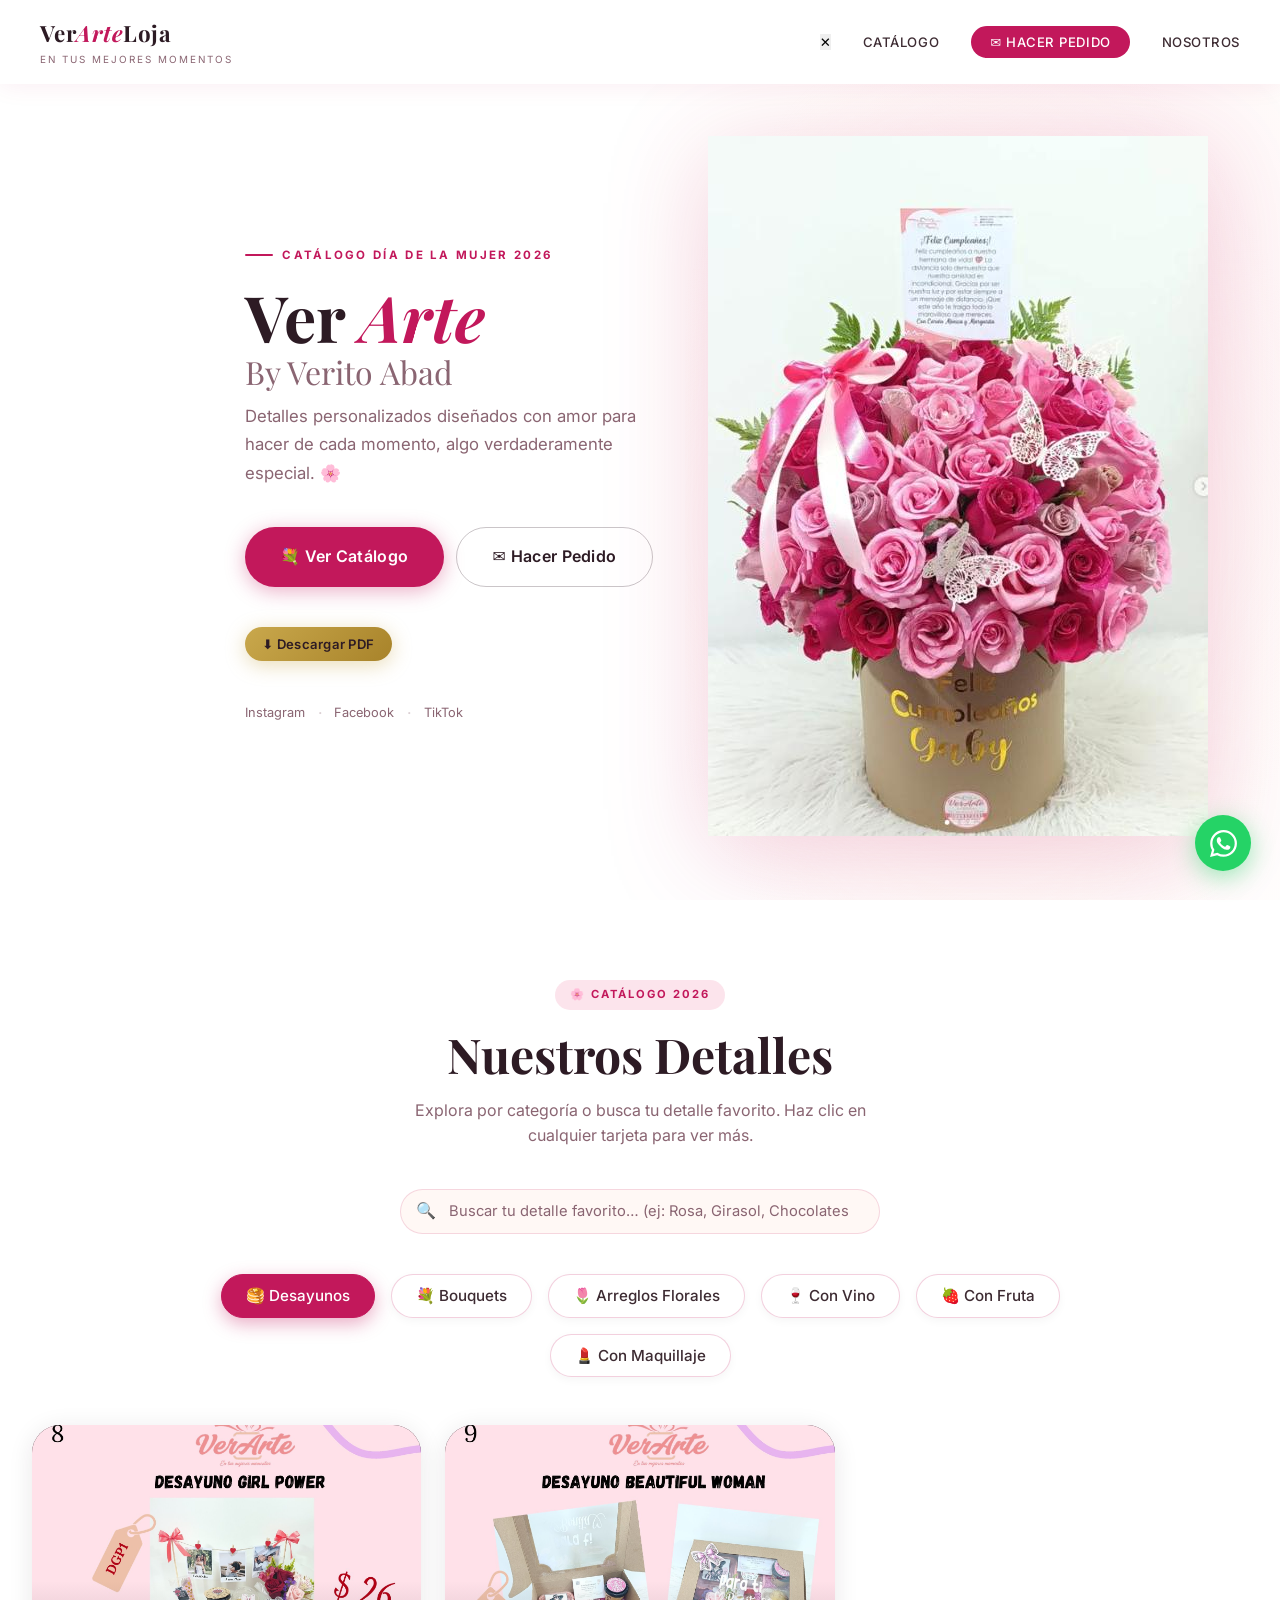
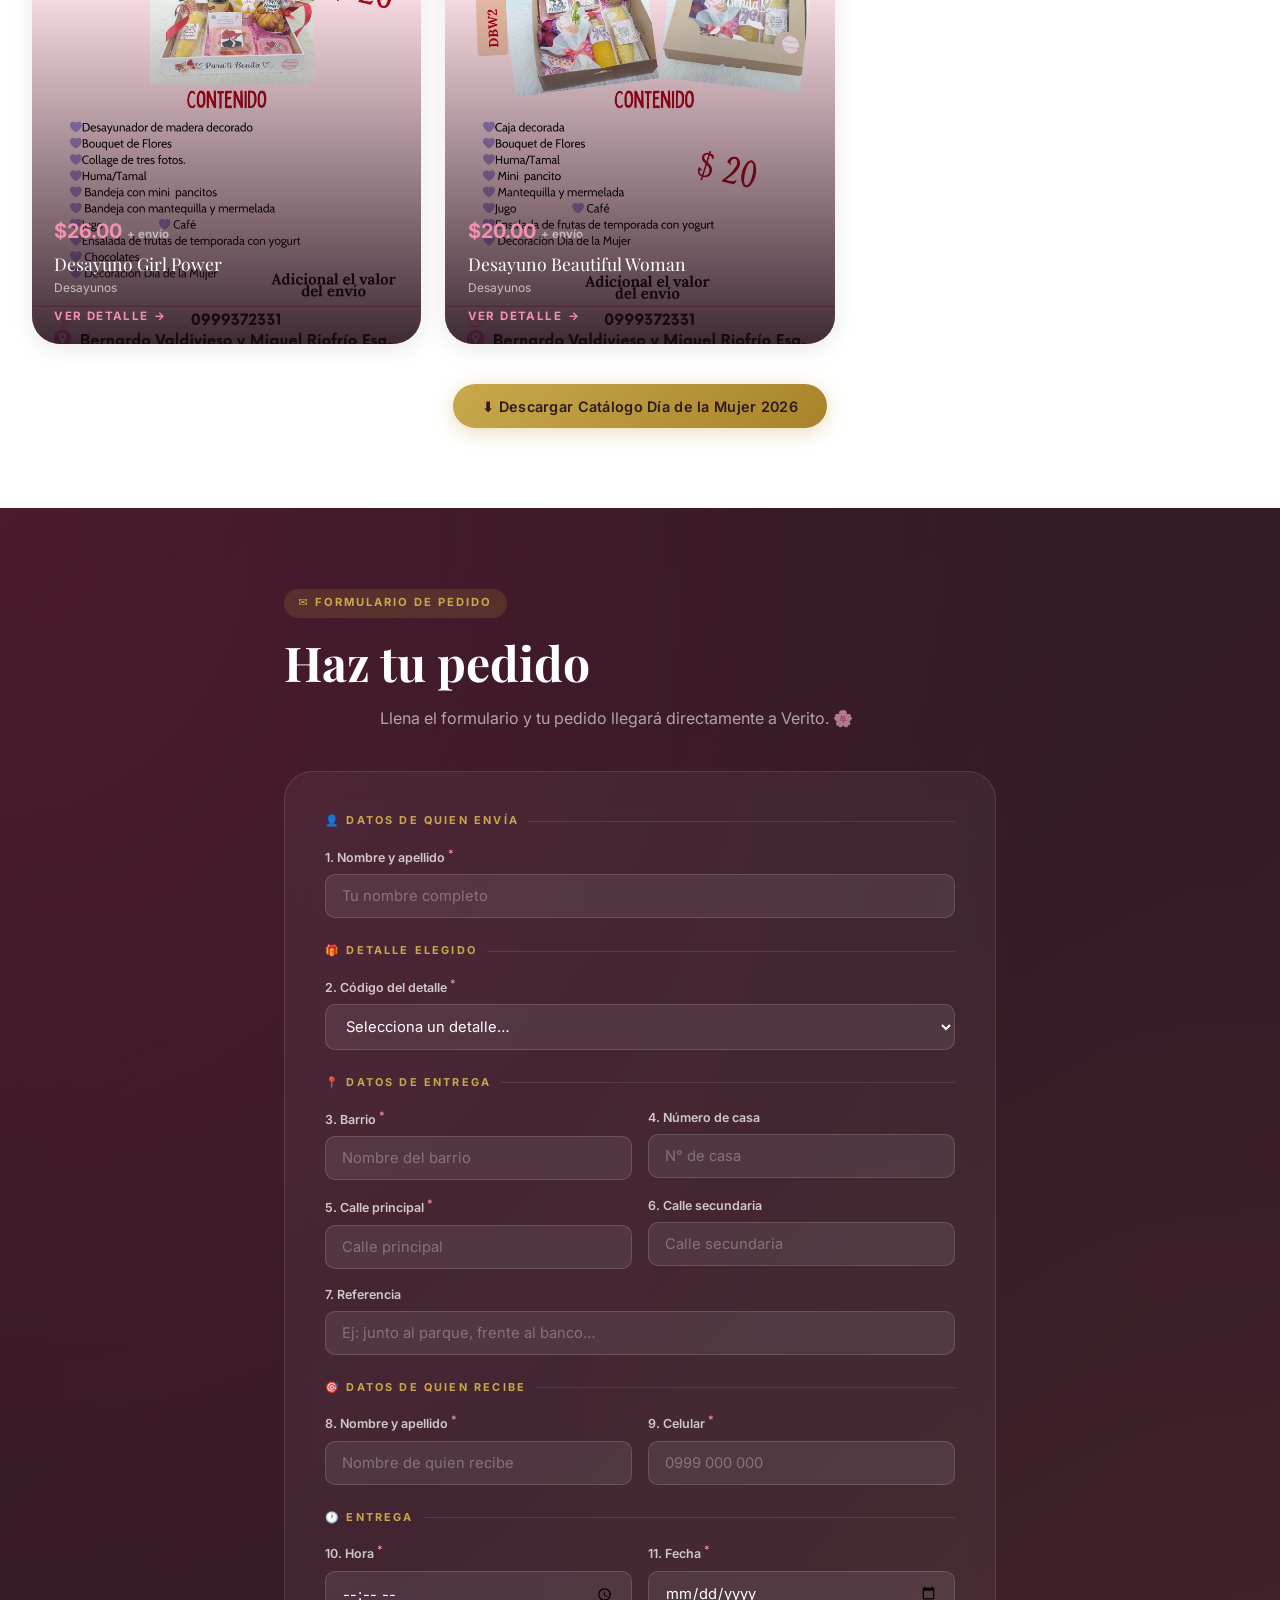
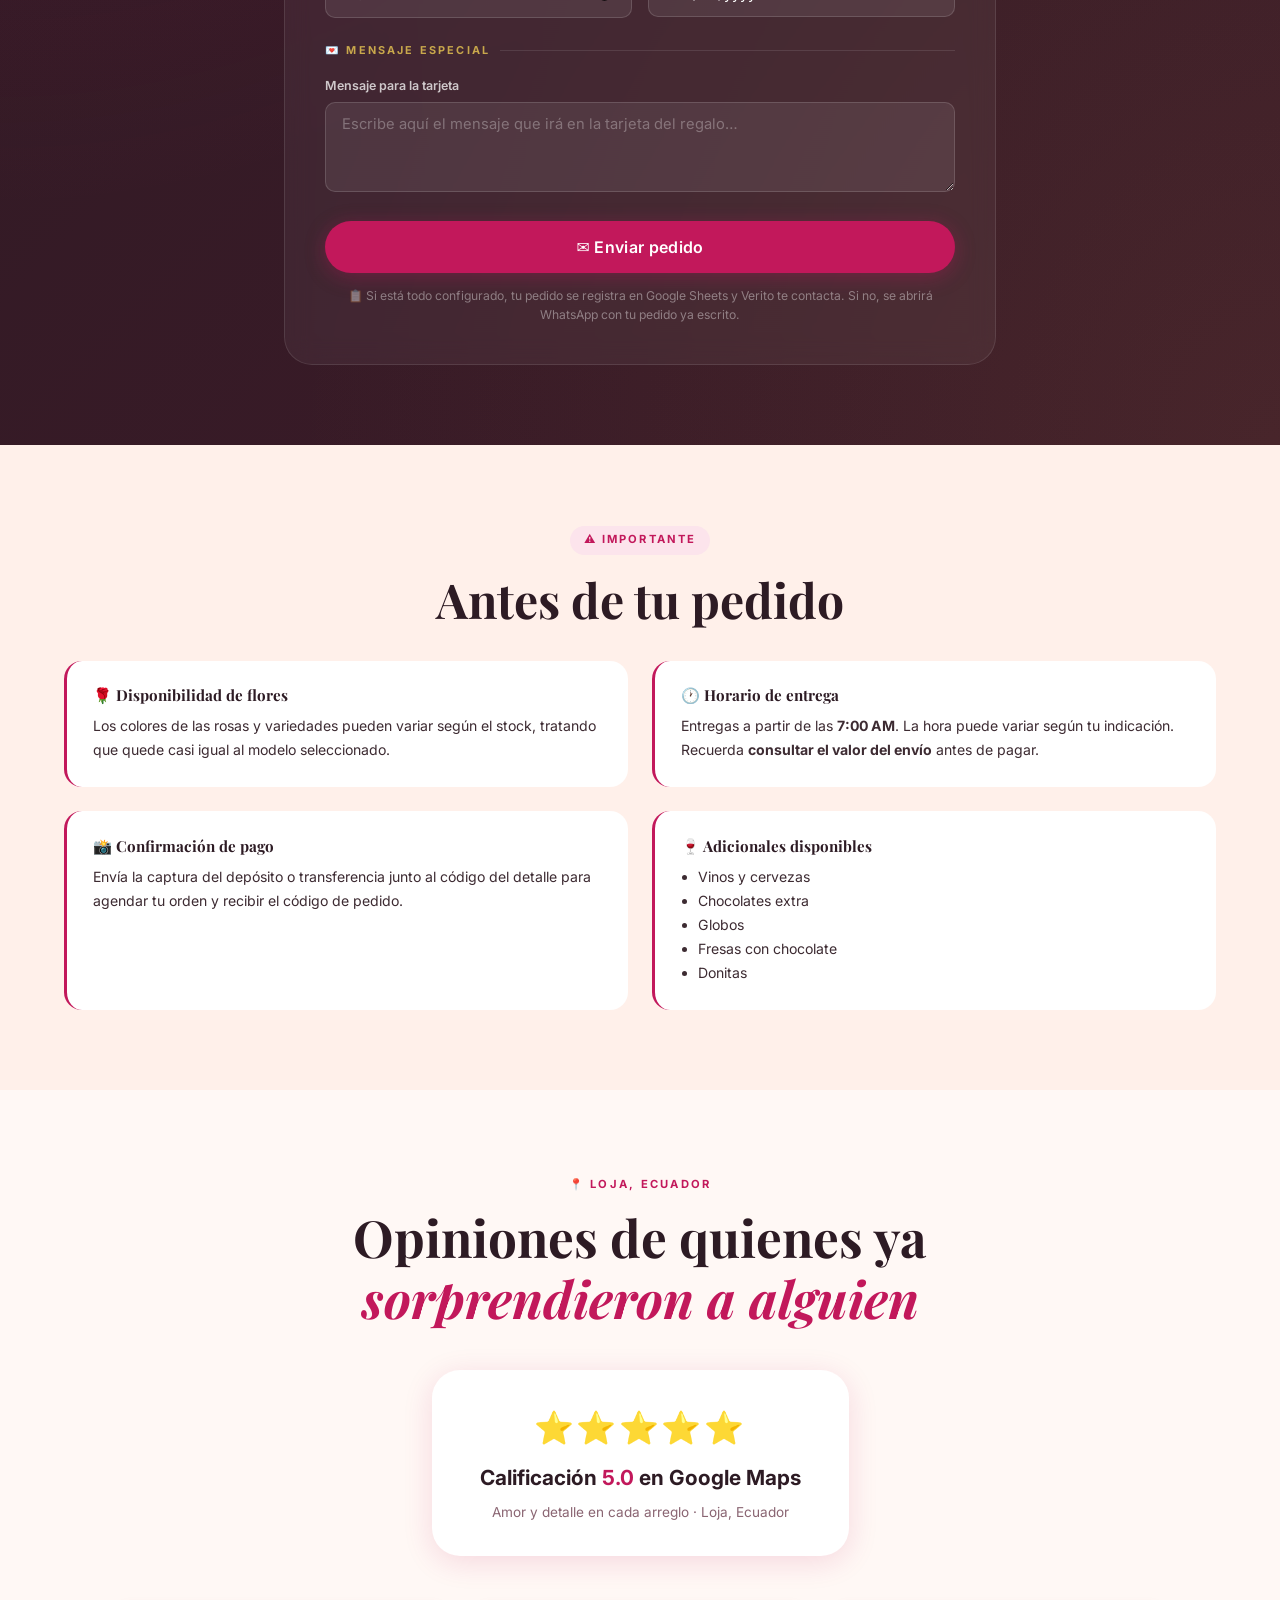
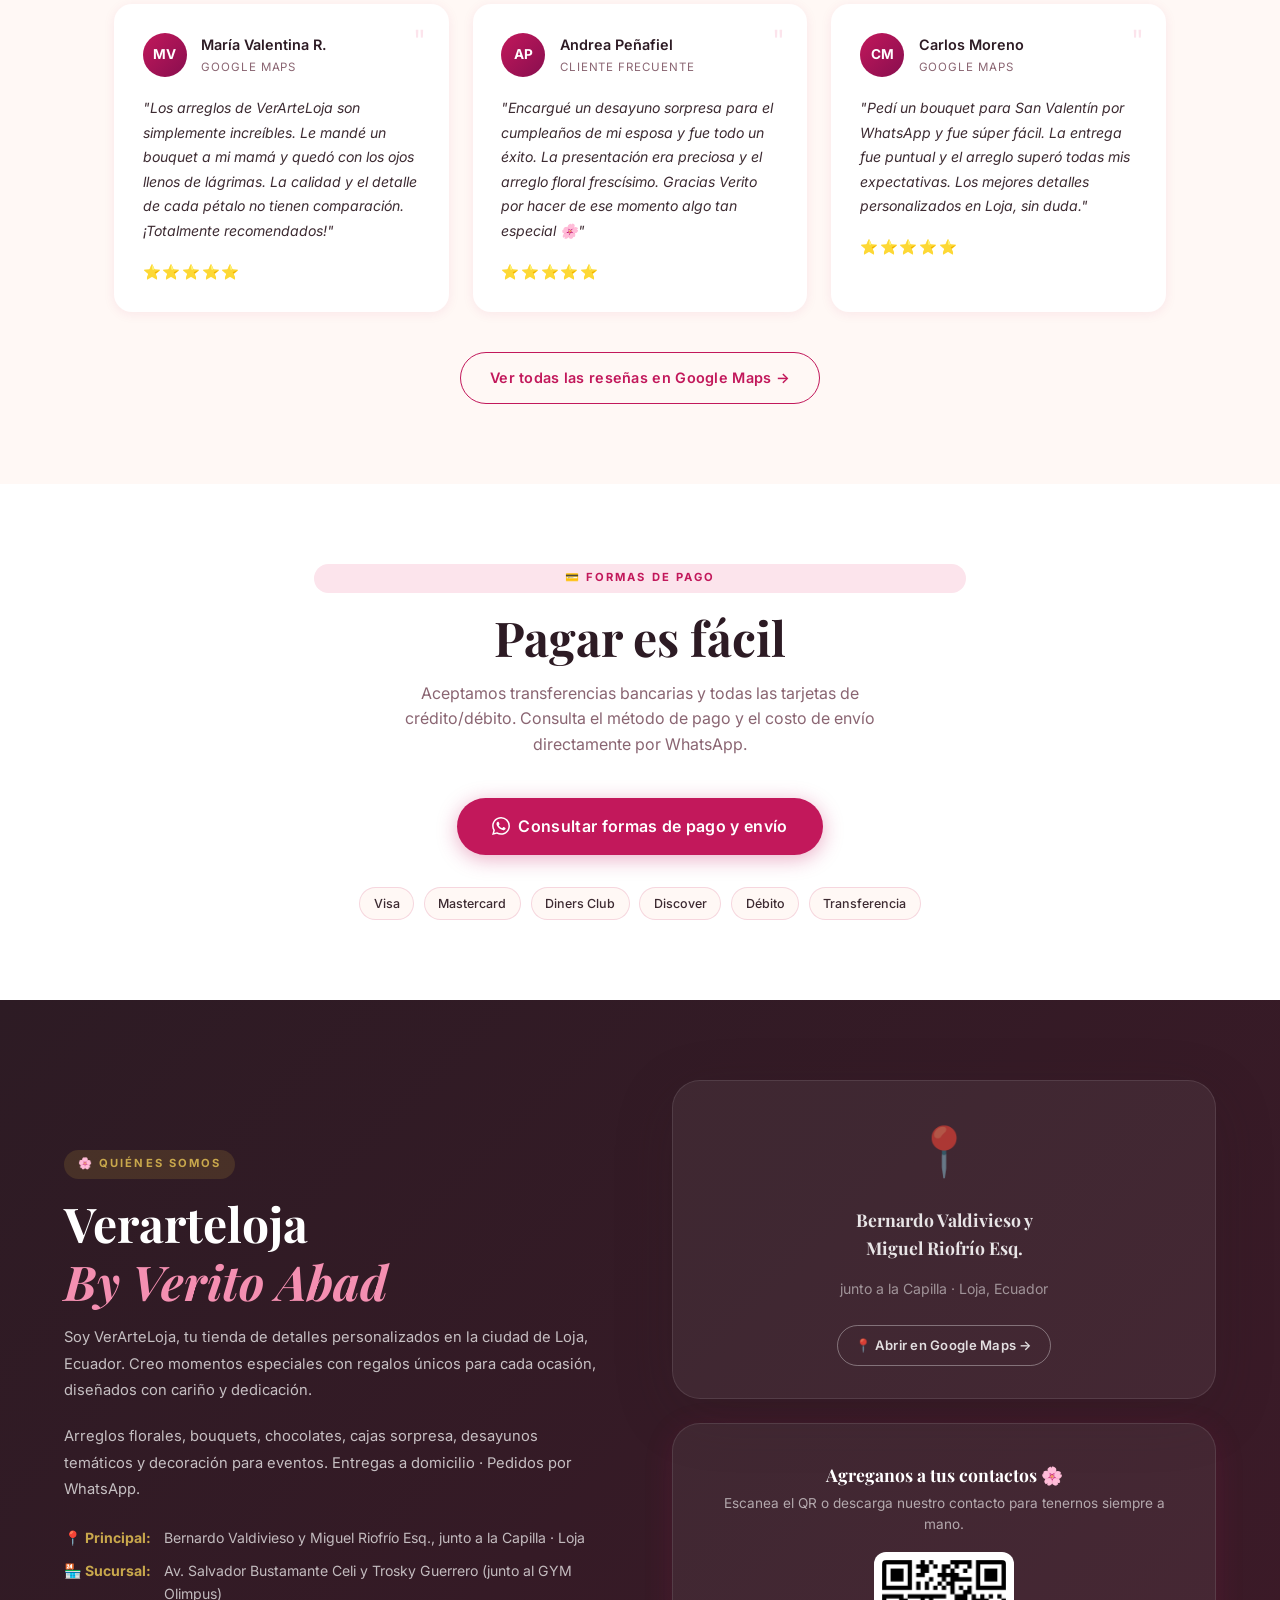
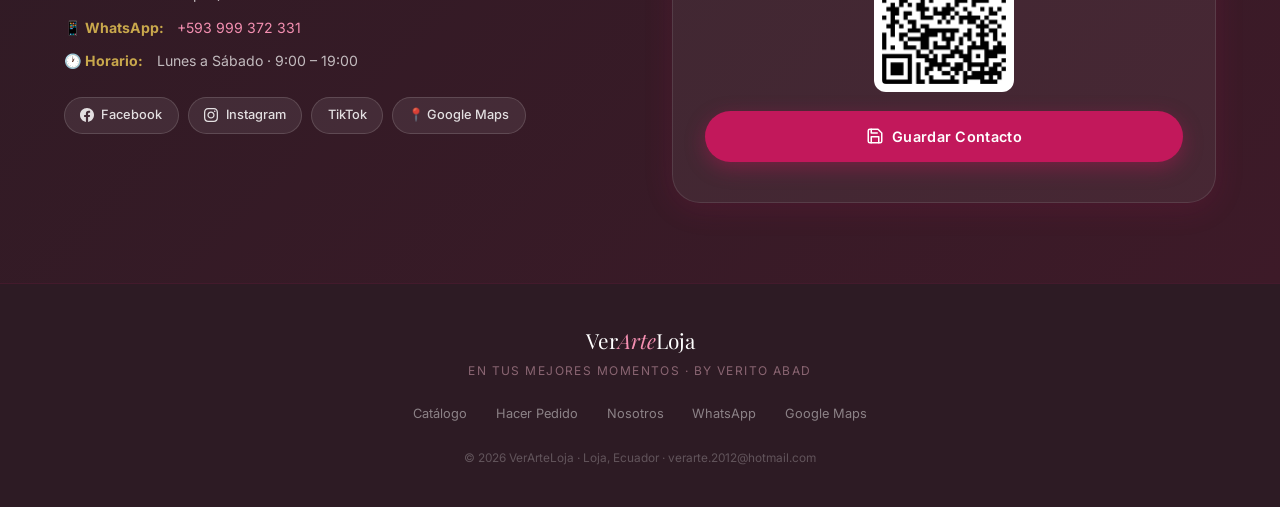
==== index.html @ 1c0185c2 "Revert 'UI: simplify header, add vCard, new form preview/inputs & card contrast'" ====
<!DOCTYPE html>
<html lang="es">

<head>
  <meta charset="UTF-8">
  <meta name="viewport" content="width=device-width, initial-scale=1.0">
  <meta name="description"
    content="VerArteLoja — Tu tienda de detalles personalizados en Loja, Ecuador. Bouquets, arreglos florales, desayunos sorpresa, regalos para aniversario y cumpleaños.">
  <meta name="keywords"
    content="detalles personalizados Loja, regalos únicos Loja, arreglos florales Loja, desayunos sorpresa Loja, bouquets Loja, VerArteLoja">

  <!-- Open Graph / Facebook / WhatsApp -->
  <meta property="og:type" content="website">
  <meta property="og:url" content="https://verarteloja.vercel.app/">
  <meta property="og:title" content="VerArteLoja — Detalles Personalizados">
  <meta property="og:description"
    content="Tu tienda de desayunos sorpresa, bouquets, y arreglos florales en Loja, Ecuador. En tus mejores momentos.">
  <meta property="og:image"
    content="https://verarteloja.vercel.app/public/images/logo/40e1ac6f-bbb0-46fb-b691-d798d3f84915.jfif">

  <!-- Twitter -->
  <meta property="twitter:card" content="summary_large_image">
  <meta property="twitter:url" content="https://verarteloja.vercel.app/">
  <meta property="twitter:title" content="VerArteLoja — Detalles Personalizados">
  <meta property="twitter:description"
    content="Tu tienda de desayunos sorpresa, bouquets, y arreglos florales en Loja, Ecuador. En tus mejores momentos.">
  <meta property="twitter:image"
    content="https://verarteloja.vercel.app/public/images/logo/40e1ac6f-bbb0-46fb-b691-d798d3f84915.jfif">

  <!-- Favicon -->
  <link rel="icon" type="image/jpeg" href="public/images/logo/40e1ac6f-bbb0-46fb-b691-d798d3f84915.jfif">
  <link rel="apple-touch-icon" href="public/images/logo/40e1ac6f-bbb0-46fb-b691-d798d3f84915.jfif">

  <title>VerArteLoja — Detalles Personalizados en Loja, Ecuador</title>
  <link rel="preconnect" href="https://fonts.googleapis.com">
  <link rel="preconnect" href="https://fonts.gstatic.com" crossorigin>
  <link
    href="https://fonts.googleapis.com/css2?family=Playfair+Display:ital,wght@0,400;0,600;0,700;1,400&family=Inter:wght@300;400;500;600&display=swap"
    rel="stylesheet">
  <link rel="stylesheet" href="style.css">
</head>

<body>

  <!-- ═══ NAVBAR ═══════════════════════════════════════════════ -->
  <nav id="navbar">
    <a href="#inicio" class="nav-logo">
      <span class="nav-logo-main">Ver<em>Arte</em>Loja</span>
      <span class="nav-logo-sub">En tus mejores momentos</span>
    </a>
    <ul class="nav-links" id="nav-links">
      <li><a href="#catalogo">Catálogo</a></li>
      <li><a href="#pedido" class="nav-cta">✉️ Hacer Pedido</a></li>
      <li><a href="#nosotros">Nosotros</a></li>
    </ul>
    <button class="nav-hamburger" id="nav-hamburger" aria-label="Menú">
      <span></span><span></span><span></span>
    </button>
  </nav>

  <!-- ═══ WHATSAPP FLOAT ══════════════════════════════════════ -->
  <a id="whatsapp-float" href="https://wa.me/593999372331" target="_blank" rel="noopener" aria-label="WhatsApp">
    <span class="wa-tooltip">¡Escríbenos!</span>
    <svg width="27" height="27" viewBox="0 0 24 24" fill="currentColor">
      <path
        d="M17.472 14.382c-.297-.149-1.758-.867-2.03-.967-.273-.099-.471-.148-.67.15-.197.297-.767.966-.94 1.164-.173.199-.347.223-.644.075-.297-.15-1.255-.463-2.39-1.475-.883-.788-1.48-1.761-1.653-2.059-.173-.297-.018-.458.13-.606.134-.133.298-.347.446-.52.149-.174.198-.298.298-.497.099-.198.05-.371-.025-.52-.075-.149-.669-1.612-.916-2.207-.242-.579-.487-.5-.669-.51-.173-.008-.371-.01-.57-.01-.198 0-.52.074-.792.372-.272.297-1.04 1.016-1.04 2.479 0 1.462 1.065 2.875 1.213 3.074.149.198 2.096 3.2 5.077 4.487.709.306 1.262.489 1.694.625.712.227 1.36.195 1.871.118.571-.085 1.758-.719 2.006-1.413.248-.694.248-1.289.173-1.413-.074-.124-.272-.198-.57-.347m-5.421 7.403h-.004a9.87 9.87 0 01-5.031-1.378l-.361-.214-3.741.982.998-3.648-.235-.374a9.86 9.86 0 01-1.51-5.26c.001-5.45 4.436-9.884 9.888-9.884 2.64 0 5.122 1.03 6.988 2.898a9.825 9.825 0 012.893 6.994c-.003 5.45-4.437 9.884-9.885 9.884m8.413-18.297A11.815 11.815 0 0012.05 0C5.495 0 .16 5.335.157 11.892c0 2.096.547 4.142 1.588 5.945L.057 24l6.305-1.654a11.882 11.882 0 005.683 1.448h.005c6.554 0 11.89-5.335 11.893-11.893a11.821 11.821 0 00-3.48-8.413z" />
    </svg>
  </a>

  <!-- ═══ HERO (white, two-column) ════════════════════════════ -->
  <section id="inicio" class="hero">
    <div class="hero-text">
      <div class="hero-eyebrow">Catálogo Día de la Mujer 2026</div>
      <h1 class="hero-title">
        Ver <em>Arte</em>
        <span>By Verito Abad</span>
      </h1>
      <p class="hero-tagline">Detalles personalizados diseñados con amor para hacer de cada momento, algo verdaderamente
        especial. 🌸</p>
      <div class="hero-actions">
        <a href="#catalogo" class="btn btn-primary btn-lg">💐 Ver Catálogo</a>
        <a href="#pedido" class="btn btn-outline-dark btn-lg">✉️ Hacer Pedido</a>
      </div>
      <div class="hero-actions" style="margin-top:.5rem;">
        <button class="btn btn-gold btn-sm js-catalog-download">⬇️ Descargar PDF</button>
      </div>
      <div class="hero-social" style="margin-top:1.5rem;">
        <a href="https://www.instagram.com/verarteloja/" target="_blank" rel="noopener">Instagram</a>
        <span class="hero-social-sep">·</span>
        <a href="https://www.facebook.com/VerArteLoja" target="_blank" rel="noopener">Facebook</a>
        <span class="hero-social-sep">·</span>
        <a href="https://www.tiktok.com/@verarteloja" target="_blank" rel="noopener">TikTok</a>
      </div>
    </div>

    <div class="hero-image">
      <div class="hero-image-blob"></div>
      <img class="hero-img" src="public/images/hero.jpg" alt="Arreglo floral VerArteLoja" onerror="this.outerHTML=`
           <div class=\'hero-img-placeholder\'>
             <span>🌹</span>
             <p style=\'font-size:.8rem;color:var(--text-muted);text-align:center;padding:0 1rem\'>Coloca tu foto en<br><code>public/images/hero.jpg</code></p>
           </div>`">
    </div>
  </section>

  <!-- ═══ CATALOG ══════════════════════════════════════════════ -->
  <section id="catalogo" class="catalog">
    <div class="catalog-inner">
      <div class="catalog-header reveal">
        <div class="section-tag">🌸 Catálogo 2026</div>
        <h2 class="section-title">Nuestros Detalles</h2>
        <p class="section-sub">Explora por categoría o busca tu detalle favorito. Haz clic en cualquier tarjeta para ver
          más.</p>
      </div>

      <!-- Search -->
      <div class="search-wrap reveal reveal-d1">
        <span class="search-icon">🔍</span>
        <input id="product-search" class="search-input" type="search"
          placeholder="Buscar tu detalle favorito… (ej: Rosa, Girasol, Chocolates)">
      </div>

      <!-- Search state indicator -->
      <div id="search-state" class="search-state">
        <span id="search-state-text"></span>
        <button id="search-reset" class="search-reset">← Volver a categorías</button>
      </div>

      <!-- Catalog filters -->
      <div class="catalog-filters reveal reveal-d2" id="catalog-filters">
        <!-- Tabs will be injected here -->
      </div>

      <!-- Product grid (search results or filtered view) -->
      <div id="products-grid" class="products-grid"></div>

      <div style="text-align:center;margin-top:2.5rem;" class="reveal">
        <button class="btn btn-gold js-catalog-download">⬇️ Descargar Catálogo Día de la Mujer 2026</button>
      </div>
    </div>
  </section>

  <!-- ═══ SPLIT MODAL ══════════════════════════════════════════ -->
  <div id="product-modal" class="modal-overlay" role="dialog" aria-modal="true">
    <div class="modal-box">
      <div id="modal-left" class="modal-left"></div>
      <div id="modal-right" class="modal-right"></div>
    </div>
  </div>

  <!-- ═══ ORDER FORM ═══════════════════════════════════════════ -->
  <section id="pedido" class="order-section">
    <div class="order-inner">
      <div class="section-tag" style="background:rgba(212,175,55,.15);color:var(--gold);">✉️ Formulario de Pedido</div>
      <h2 class="section-title">Haz tu pedido</h2>
      <p class="section-sub">Llena el formulario y tu pedido llegará directamente a Verito. 🌸</p>

      <div id="form-feedback" class="form-feedback"></div>

      <form id="order-form" class="form-card" novalidate>
        <div class="form-section-label">👤 Datos de quien envía</div>
        <div class="form-grid cols-1">
          <div class="form-group">
            <label class="form-label" for="f-remitente">1. Nombre y apellido <sup>*</sup></label>
            <input id="f-remitente" class="form-control" type="text" placeholder="Tu nombre completo" required>
          </div>
        </div>

        <div class="form-section-label">🎁 Detalle elegido</div>
        <div class="form-grid cols-1">
          <div class="form-group">
            <label class="form-label" for="f-codigo">2. Código del detalle <sup>*</sup></label>
            <select id="f-codigo" class="form-control" required></select>
          </div>
        </div>

        <div class="form-section-label">📍 Datos de entrega</div>
        <div class="form-grid">
          <div class="form-group">
            <label class="form-label" for="f-barrio">3. Barrio <sup>*</sup></label>
            <input id="f-barrio" class="form-control" type="text" placeholder="Nombre del barrio" required>
          </div>
          <div class="form-group">
            <label class="form-label" for="f-numcasa">4. Número de casa</label>
            <input id="f-numcasa" class="form-control" type="text" placeholder="N° de casa">
          </div>
          <div class="form-group">
            <label class="form-label" for="f-calle1">5. Calle principal <sup>*</sup></label>
            <input id="f-calle1" class="form-control" type="text" placeholder="Calle principal" required>
          </div>
          <div class="form-group">
            <label class="form-label" for="f-calle2">6. Calle secundaria</label>
            <input id="f-calle2" class="form-control" type="text" placeholder="Calle secundaria">
          </div>
        </div>
        <div class="form-grid cols-1" style="margin-top:1rem;">
          <div class="form-group">
            <label class="form-label" for="f-referencia">7. Referencia</label>
            <input id="f-referencia" class="form-control" type="text"
              placeholder="Ej: junto al parque, frente al banco…">
          </div>
        </div>

        <div class="form-section-label">🎯 Datos de quien recibe</div>
        <div class="form-grid">
          <div class="form-group">
            <label class="form-label" for="f-destinatario">8. Nombre y apellido <sup>*</sup></label>
            <input id="f-destinatario" class="form-control" type="text" placeholder="Nombre de quien recibe" required>
          </div>
          <div class="form-group">
            <label class="form-label" for="f-celular">9. Celular <sup>*</sup></label>
            <input id="f-celular" class="form-control" type="tel" placeholder="0999 000 000" required>
          </div>
        </div>

        <div class="form-section-label">🕐 Entrega</div>
        <div class="form-grid">
          <div class="form-group">
            <label class="form-label" for="f-hora">10. Hora <sup>*</sup></label>
            <input id="f-hora" class="form-control" type="time" min="07:00" required>
          </div>
          <div class="form-group">
            <label class="form-label" for="f-fecha">11. Fecha <sup>*</sup></label>
            <input id="f-fecha" class="form-control" type="date" required>
          </div>
        </div>

        <div class="form-section-label">💌 Mensaje especial</div>
        <div class="form-grid cols-1">
          <div class="form-group">
            <label class="form-label" for="f-mensaje">Mensaje para la tarjeta</label>
            <textarea id="f-mensaje" class="form-control"
              placeholder="Escribe aquí el mensaje que irá en la tarjeta del regalo…"></textarea>
          </div>
        </div>

        <div class="form-submit-wrap" style="margin-top:1.8rem;">
          <button id="submit-btn" type="submit" class="btn btn-primary btn-full btn-lg">✉️ Enviar pedido</button>
          <p class="form-note">📋 Si está todo configurado, tu pedido se registra en Google Sheets y Verito te contacta.
            Si no, se abrirá WhatsApp con tu pedido ya escrito.</p>
        </div>
      </form>
    </div>
  </section>

  <!-- ═══ NOTICE ═══════════════════════════════════════════════ -->
  <section class="notice-section">
    <div class="section-wrap">
      <div class="t-center" style="margin-bottom:2rem;">
        <div class="section-tag">⚠️ Importante</div>
        <h2 class="section-title reveal">Antes de tu pedido</h2>
      </div>
      <div class="notice-grid">
        <div class="notice-card reveal reveal-d1">
          <h3>🌹 Disponibilidad de flores</h3>
          <p>Los colores de las rosas y variedades pueden variar según el stock, tratando que quede casi igual al modelo
            seleccionado.</p>
        </div>
        <div class="notice-card reveal reveal-d2">
          <h3>🕐 Horario de entrega</h3>
          <p>Entregas a partir de las <strong>7:00 AM</strong>. La hora puede variar según tu indicación. Recuerda
            <strong>consultar el valor del envío</strong> antes de pagar.
          </p>
        </div>
        <div class="notice-card reveal reveal-d1">
          <h3>📸 Confirmación de pago</h3>
          <p>Envía la captura del depósito o transferencia junto al código del detalle para agendar tu orden y recibir
            el código de pedido. </p>
        </div>
        <div class="notice-card reveal reveal-d2">
          <h3>🍷 Adicionales disponibles</h3>
          <ul>
            <li>Vinos y cervezas</li>
            <li>Chocolates extra</li>
            <li>Globos</li>
            <li>Fresas con chocolate</li>
            <li>Donitas</li>
          </ul>
        </div>
      </div>
    </div>
  </section>

  <!-- ═══ REVIEWS ══════════════════════════════════════════════ -->
  <section class="reviews-section">
    <div class="reviews-inner">
      <small style="font-size:.7rem;font-weight:700;letter-spacing:.2em;text-transform:uppercase;color:var(--rose);">📍
        LOJA, ECUADOR</small>
      <h2 class="reviews-heading reveal" style="margin-top:.7rem;">
        Opiniones de quienes ya<br><em>sorprendieron a alguien</em>
      </h2>

      <div class="reveal reveal-d1">
        <div class="rating-card">
          <div class="rating-stars">⭐⭐⭐⭐⭐</div>
          <div class="rating-label">Calificación <strong>5.0</strong> en Google Maps</div>
          <div class="rating-sub">Amor y detalle en cada arreglo · Loja, Ecuador</div>
        </div>
      </div>

      <div class="reviews-grid">
        <div class="review-card reveal reveal-d1">
          <div class="review-quote-icon">"</div>
          <div class="review-card-header">
            <div class="review-avatar">MV</div>
            <div>
              <div class="review-name">María Valentina R.</div>
              <div class="review-source">Google Maps</div>
            </div>
          </div>
          <p class="review-text">"Los arreglos de VerArteLoja son simplemente increíbles. Le mandé un bouquet a mi mamá
            y quedó con los ojos llenos de lágrimas. La calidad y el detalle de cada pétalo no tienen comparación.
            ¡Totalmente recomendados!"</p>
          <div class="review-stars">⭐⭐⭐⭐⭐</div>
        </div>

        <div class="review-card reveal reveal-d2">
          <div class="review-quote-icon">"</div>
          <div class="review-card-header">
            <div class="review-avatar">AP</div>
            <div>
              <div class="review-name">Andrea Peñafiel</div>
              <div class="review-source">Cliente frecuente</div>
            </div>
          </div>
          <p class="review-text">"Encargué un desayuno sorpresa para el cumpleaños de mi esposa y fue todo un éxito. La
            presentación era preciosa y el arreglo floral frescísimo. Gracias Verito por hacer de ese momento algo tan
            especial 🌸"</p>
          <div class="review-stars">⭐⭐⭐⭐⭐</div>
        </div>

        <div class="review-card reveal reveal-d3">
          <div class="review-quote-icon">"</div>
          <div class="review-card-header">
            <div class="review-avatar">CM</div>
            <div>
              <div class="review-name">Carlos Moreno</div>
              <div class="review-source">Google Maps</div>
            </div>
          </div>
          <p class="review-text">"Pedí un bouquet para San Valentín por WhatsApp y fue súper fácil. La entrega fue
            puntual y el arreglo superó todas mis expectativas. Los mejores detalles personalizados en Loja, sin duda."
          </p>
          <div class="review-stars">⭐⭐⭐⭐⭐</div>
        </div>
      </div>

      <div class="reviews-cta reveal">
        <a href="https://maps.app.goo.gl/ntenis6eNLW2rySBA" target="_blank" rel="noopener" class="btn btn-ghost">
          Ver todas las reseñas en Google Maps →
        </a>
      </div>
    </div>
  </section>

  <!-- ═══ PAYMENTS ═════════════════════════════════════════════ -->
  <section id="pagos" class="payments-section">
    <div class="section-wrap payments-inner">
      <div class="section-tag t-center" style="display:block;text-align:center;">💳 Formas de Pago</div>
      <h2 class="section-title t-center reveal">Pagar es fácil</h2>
      <p class="section-sub reveal">Aceptamos transferencias bancarias y todas las tarjetas de crédito/débito. Consulta
        el método de pago y el costo de envío directamente por WhatsApp.</p>
      <div style="text-align:center;" class="reveal">
        <a href="https://wa.me/593999372331?text=Hola%20VerArteLoja!%20%F0%9F%8C%B8%20Quisiera%20conocer%20las%20formas%20de%20pago%20disponibles%20y%20el%20costo%20del%20env%C3%ADo.%20Gracias!"
          target="_blank" rel="noopener" class="btn btn-primary btn-lg">
          <svg width="18" height="18" viewBox="0 0 24 24" fill="currentColor">
            <path
              d="M17.472 14.382c-.297-.149-1.758-.867-2.03-.967-.273-.099-.471-.148-.67.15-.197.297-.767.966-.94 1.164-.173.199-.347.223-.644.075-.297-.15-1.255-.463-2.39-1.475-.883-.788-1.48-1.761-1.653-2.059-.173-.297-.018-.458.13-.606.134-.133.298-.347.446-.52.149-.174.198-.298.298-.497.099-.198.05-.371-.025-.52-.075-.149-.669-1.612-.916-2.207-.242-.579-.487-.5-.669-.51-.173-.008-.371-.01-.57-.01-.198 0-.52.074-.792.372-.272.297-1.04 1.016-1.04 2.479 0 1.462 1.065 2.875 1.213 3.074.149.198 2.096 3.2 5.077 4.487.709.306 1.262.489 1.694.625.712.227 1.36.195 1.871.118.571-.085 1.758-.719 2.006-1.413.248-.694.248-1.289.173-1.413-.074-.124-.272-.198-.57-.347m-5.421 7.403h-.004a9.87 9.87 0 01-5.031-1.378l-.361-.214-3.741.982.998-3.648-.235-.374a9.86 9.86 0 01-1.51-5.26c.001-5.45 4.436-9.884 9.888-9.884 2.64 0 5.122 1.03 6.988 2.898a9.825 9.825 0 012.893 6.994c-.003 5.45-4.437 9.884-9.885 9.884m8.413-18.297A11.815 11.815 0 0012.05 0C5.495 0 .16 5.335.157 11.892c0 2.096.547 4.142 1.588 5.945L.057 24l6.305-1.654a11.882 11.882 0 005.683 1.448h.005c6.554 0 11.89-5.335 11.893-11.893a11.821 11.821 0 00-3.48-8.413z" />
          </svg>
          Consultar formas de pago y envío
        </a>
      </div>
      <div class="payments-cards-row reveal" style="margin-top:2rem;">
        <span class="pay-badge">Visa</span>
        <span class="pay-badge">Mastercard</span>
        <span class="pay-badge">Diners Club</span>
        <span class="pay-badge">Discover</span>
        <span class="pay-badge">Débito</span>
        <span class="pay-badge">Transferencia</span>
      </div>
    </div>
  </section>

  <!-- ═══ ABOUT ═════════════════════════════════════════════════ -->
  <section id="nosotros" class="about-section">
    <div class="section-wrap">
      <div class="about-grid">
        <div class="about-text reveal">
          <div class="section-tag" style="background:rgba(212,175,55,.15);color:var(--gold);">🌸 Quiénes somos</div>
          <h2 class="section-title">Verarteloja<br><em style="font-style:italic;color:var(--rose-light)">By Verito
              Abad</em></h2>
          <p>Soy VerArteLoja, tu tienda de detalles personalizados en la ciudad de Loja, Ecuador. Creo momentos
            especiales con regalos únicos para cada ocasión, diseñados con cariño y dedicación.</p>
          <p>Arreglos florales, bouquets, chocolates, cajas sorpresa, desayunos temáticos y decoración para eventos.
            Entregas a domicilio · Pedidos por WhatsApp.</p>
          <div class="about-info">
            <div class="about-info-item">
              <strong>📍 Principal:</strong>
              <span>Bernardo Valdivieso y Miguel Riofrío Esq., junto a la Capilla · Loja</span>
            </div>
            <div class="about-info-item">
              <strong>🏪 Sucursal:</strong>
              <span>Av. Salvador Bustamante Celi y Trosky Guerrero (junto al GYM Olimpus)</span>
            </div>
            <div class="about-info-item">
              <strong>📱 WhatsApp:</strong>
              <span><a href="https://wa.me/593999372331" style="color:var(--rose-light)">+593 999 372 331</a></span>
            </div>
            <div class="about-info-item">
              <strong>🕐 Horario:</strong>
              <span>Lunes a Sábado · 9:00 – 19:00</span>
            </div>
          </div>
          <div class="about-social">
            <a href="https://www.facebook.com/VerArteLoja" target="_blank" rel="noopener" class="social-btn">
              <svg width="14" height="14" viewBox="0 0 24 24" fill="currentColor">
                <path
                  d="M24 12.073c0-6.627-5.373-12-12-12s-12 5.373-12 12c0 5.99 4.388 10.954 10.125 11.854v-8.385H7.078v-3.47h3.047V9.43c0-3.007 1.792-4.669 4.533-4.669 1.312 0 2.686.235 2.686.235v2.953H15.83c-1.491 0-1.956.925-1.956 1.874v2.25h3.328l-.532 3.47h-2.796v8.385C19.612 23.027 24 18.062 24 12.073z" />
              </svg>
              Facebook
            </a>
            <a href="https://www.instagram.com/verarteloja/" target="_blank" rel="noopener" class="social-btn">
              <svg width="14" height="14" viewBox="0 0 24 24" fill="currentColor">
                <path
                  d="M12 2.163c3.204 0 3.584.012 4.85.07 3.252.148 4.771 1.691 4.919 4.919.058 1.265.069 1.645.069 4.849 0 3.205-.012 3.584-.069 4.849-.149 3.225-1.664 4.771-4.919 4.919-1.266.058-1.644.07-4.85.07-3.204 0-3.584-.012-4.849-.07-3.26-.149-4.771-1.699-4.919-4.92-.058-1.265-.07-1.644-.07-4.849 0-3.204.013-3.583.07-4.849.149-3.227 1.664-4.771 4.919-4.919 1.266-.057 1.645-.069 4.849-.069zm0-2.163c-3.259 0-3.667.014-4.947.072-4.358.2-6.78 2.618-6.98 6.98-.059 1.281-.073 1.689-.073 4.948 0 3.259.014 3.668.072 4.948.2 4.358 2.618 6.78 6.98 6.98 1.281.058 1.689.072 4.948.072 3.259 0 3.668-.014 4.948-.072 4.354-.2 6.782-2.618 6.979-6.98.059-1.28.073-1.689.073-4.948 0-3.259-.014-3.667-.072-4.947-.196-4.354-2.617-6.78-6.979-6.98-1.281-.059-1.69-.073-4.949-.073zm0 5.838c-3.403 0-6.162 2.759-6.162 6.162s2.759 6.163 6.162 6.163 6.162-2.759 6.162-6.163c0-3.403-2.759-6.162-6.162-6.162zm0 10.162c-2.209 0-4-1.79-4-4 0-2.209 1.791-4 4-4s4 1.791 4 4c0 2.21-1.791 4-4 4zm6.406-11.845c-.796 0-1.441.645-1.441 1.44s.645 1.44 1.441 1.44c.795 0 1.439-.645 1.439-1.44s-.644-1.44-1.439-1.44z" />
              </svg>
              Instagram
            </a>
            <a href="https://www.tiktok.com/@verarteloja" target="_blank" rel="noopener" class="social-btn">TikTok</a>
            <a href="https://maps.app.goo.gl/ntenis6eNLW2rySBA" target="_blank" rel="noopener" class="social-btn">📍
              Google Maps</a>
          </div>
        </div>

        <div class="reveal reveal-d2">
          <div class="map-box" style="min-height:220px;">
            <span>📍</span>
            <strong style="color:rgba(255,255,255,.88);font-family:var(--ff-head);font-size:1.1rem;">Bernardo Valdivieso
              y<br>Miguel Riofrío Esq.</strong>
            <p>junto a la Capilla · Loja, Ecuador</p>
            <a href="https://maps.app.goo.gl/ntenis6eNLW2rySBA" target="_blank" rel="noopener"
              class="btn btn-ghost-white btn-sm" style="margin-top:.5rem;">
              📍 Abrir en Google Maps →
            </a>
          </div>

          <div class="contact-box">
            <h3 style="font-family:var(--ff-head);font-size:1.1rem;color:var(--white);margin-bottom:.5rem;">Agreganos a
              tus contactos 🌸</h3>
            <p style="font-size:.85rem;color:rgba(255,255,255,.6);margin-bottom:1rem;text-align:center;">Escanea el QR o
              descarga nuestro contacto para tenernos siempre a mano.</p>

            <img src="public/Contacto/descarga contacto.png" alt="QR VerArteLoja"
              style="width:140px;height:140px;border-radius:12px;margin-bottom:1.2rem;background:#fff;padding:8px;">

            <a href="public/Contacto/verarteloja-amte (2).vcf" download="VerarteLoja.vcf" class="btn btn-primary"
              style="width:100%;justify-content:center;box-shadow:0 6px 20px rgba(194,24,91,.4);">
              <svg width="18" height="18" viewBox="0 0 24 24" fill="none" stroke="currentColor" stroke-width="2"
                stroke-linecap="round" stroke-linejoin="round">
                <path d="M19 21H5a2 2 0 0 1-2-2V5a2 2 0 0 1 2-2h11l5 5v11a2 2 0 0 1-2 2z"></path>
                <polyline points="17 21 17 13 7 13 7 21"></polyline>
                <polyline points="7 3 7 8 15 8"></polyline>
              </svg>
              Guardar Contacto
            </a>
          </div>
        </div>
      </div>
    </div>
  </section>

  <!-- ═══ FOOTER ════════════════════════════════════════════════ -->
  <footer>
    <div class="footer-logo">Ver<em>Arte</em>Loja</div>
    <div class="footer-tagline">en tus mejores momentos · by Verito Abad</div>
    <nav class="footer-links">
      <a href="#catalogo">Catálogo</a>
      <a href="#pedido">Hacer Pedido</a>
      <a href="#nosotros">Nosotros</a>
      <a href="https://wa.me/593999372331" target="_blank">WhatsApp</a>
      <a href="https://maps.app.goo.gl/ntenis6eNLW2rySBA" target="_blank">Google Maps</a>
    </nav>
    <p class="footer-copy">© 2026 VerArteLoja · Loja, Ecuador · verarte.2012@hotmail.com</p>
  </footer>

  <!-- Form styles (dark section, same as before) -->
  <style>
    .order-section {
      background: linear-gradient(135deg, var(--dark) 0%, #3D1A28 100%);
      position: relative;
      overflow: hidden;
    }

    .order-section::before {
      content: '';
      position: absolute;
      inset: 0;
      pointer-events: none;
      background: radial-gradient(ellipse at 0% 0%, rgba(194, 24, 91, .2) 0%, transparent 60%), radial-gradient(ellipse at 100% 100%, rgba(201, 168, 76, .08) 0%, transparent 55%);
    }

    .order-inner {
      position: relative;
      z-index: 1;
      max-width: 760px;
      margin: 0 auto;
      padding: 5rem 1.5rem;
    }

    .order-inner .section-title {
      color: var(--white);
    }

    .order-inner .section-sub {
      color: rgba(255, 255, 255, .6);
    }

    .form-card {
      background: rgba(255, 255, 255, .05);
      border: 1px solid rgba(255, 255, 255, .1);
      backdrop-filter: blur(12px);
      border-radius: var(--r-lg);
      padding: 2.5rem;
    }

    .form-section-label {
      font-size: .68rem;
      font-weight: 700;
      letter-spacing: .2em;
      text-transform: uppercase;
      color: var(--gold);
      margin: 1.5rem 0 1rem;
      display: flex;
      align-items: center;
      gap: .6rem;
    }

    .form-section-label:first-child {
      margin-top: 0;
    }

    .form-section-label::after {
      content: '';
      flex: 1;
      height: 1px;
      background: rgba(255, 255, 255, .1);
    }

    .form-grid {
      display: grid;
      grid-template-columns: 1fr 1fr;
      gap: 1rem;
    }

    .form-grid.cols-1 {
      grid-template-columns: 1fr;
    }

    .form-group {
      display: flex;
      flex-direction: column;
      gap: .4rem;
    }

    .form-label {
      font-size: .78rem;
      font-weight: 600;
      color: rgba(255, 255, 255, .75);
    }

    .form-label sup {
      color: var(--rose-light);
    }

    .form-control {
      width: 100%;
      padding: .75rem 1rem;
      background: rgba(255, 255, 255, .08);
      border: 1px solid rgba(255, 255, 255, .14);
      border-radius: var(--r-sm);
      color: var(--white);
      font-size: .92rem;
      outline: none;
      transition: all .2s;
    }

    .form-control::placeholder {
      color: rgba(255, 255, 255, .3);
    }

    .form-control:focus {
      border-color: var(--rose-light);
      background: rgba(255, 255, 255, .12);
      box-shadow: 0 0 0 3px rgba(244, 143, 177, .15);
    }

    select.form-control option {
      background: var(--dark-mid);
      color: var(--white);
    }

    textarea.form-control {
      resize: vertical;
      min-height: 90px;
    }

    .form-submit-wrap {
      margin-top: 1.8rem;
    }

    .form-note {
      font-size: .76rem;
      color: rgba(255, 255, 255, .4);
      margin-top: .8rem;
      text-align: center;
    }

    .form-feedback {
      display: none;
      padding: 1rem 1.2rem;
      border-radius: var(--r-sm);
      font-size: .9rem;
      font-weight: 500;
      margin-bottom: 1.2rem;
    }

    .form-feedback.success {
      background: rgba(46, 125, 50, .2);
      border: 1px solid rgba(46, 125, 50, .4);
      color: #81C784;
      display: block;
    }

    .form-feedback.error-msg {
      background: rgba(198, 40, 40, .2);
      border: 1px solid rgba(198, 40, 40, .4);
      color: #EF9A9A;
      display: block;
    }

    @media(max-width:640px) {
      .form-grid {
        grid-template-columns: 1fr;
      }
    }
  </style>

  <script src="script.js"></script>
</body>

</html>
---- style.css ----
/* =========================================================
   VerArteLoja — stylesheet v2
   ========================================================= */

@import url('https://fonts.googleapis.com/css2?family=Playfair+Display:ital,wght@0,400;0,600;0,700;1,400&family=Inter:wght@300;400;500;600&display=swap');

/* ─── Design Tokens ─────────────────────────────────────── */
:root {
  --rose: #C2185B;
  --rose-dark: #880E4F;
  --rose-light: #F48FB1;
  --rose-pale: #FCE4EC;
  --gold: #C9A84C;
  --gold-light: #F5E6B0;
  --cream: #FFF8F5;
  --cream-dk: #FFF0EA;
  --dark: #2D1B24;
  --dark-mid: #3D2030;
  --text: #3D2B32;
  --text-muted: #8A6572;
  --white: #FFFFFF;

  --ff-head: 'Playfair Display', Georgia, serif;
  --ff-body: 'Inter', system-ui, sans-serif;

  --r-sm: 10px;
  --r-md: 18px;
  --r-lg: 28px;
  --r-xl: 40px;
  --r-full: 999px;

  --sh-sm: 0 2px 12px rgba(194, 24, 91, .08);
  --sh-md: 0 6px 30px rgba(194, 24, 91, .14);
  --sh-lg: 0 16px 60px rgba(44, 27, 36, .18);
  --sh-card: 0 4px 24px rgba(44, 27, 36, .10);

  --ease-b: cubic-bezier(.34, 1.56, .64, 1);
  --ease-s: cubic-bezier(.4, 0, .2, 1);
}

/* ─── Reset ─────────────────────────────────────────────── */
*,
*::before,
*::after {
  box-sizing: border-box;
  margin: 0;
  padding: 0;
}

html {
  scroll-behavior: smooth;
}

body {
  font-family: var(--ff-body);
  background: var(--cream);
  color: var(--text);
  line-height: 1.6;
  overflow-x: hidden;
}

img {
  max-width: 100%;
  display: block;
}

a {
  text-decoration: none;
  color: inherit;
}

button {
  cursor: pointer;
  border: none;
  font-family: inherit;
}

input,
select,
textarea {
  font-family: inherit;
}

h1,
h2,
h3,
h4 {
  font-family: var(--ff-head);
  line-height: 1.2;
}

/* ─── Utilities ─────────────────────────────────────────── */
.section-wrap {
  padding: 5rem 1.5rem;
  max-width: 1200px;
  margin: 0 auto;
}

.t-center {
  text-align: center;
}

.section-tag {
  display: inline-block;
  font-size: .7rem;
  font-weight: 700;
  letter-spacing: .18em;
  text-transform: uppercase;
  color: var(--rose);
  background: var(--rose-pale);
  padding: .35rem .9rem;
  border-radius: var(--r-full);
  margin-bottom: 1rem;
}

.section-title {
  font-size: clamp(2rem, 4vw, 3rem);
  color: var(--dark);
  margin-bottom: .3em;
}

.section-sub {
  font-size: 1rem;
  color: var(--text-muted);
  max-width: 520px;
  margin: 0 auto 2.5rem;
}

/* ─── Buttons ───────────────────────────────────────────── */
.btn {
  display: inline-flex;
  align-items: center;
  gap: .5rem;
  padding: .85rem 1.8rem;
  border-radius: var(--r-full);
  font-weight: 600;
  font-size: .9rem;
  letter-spacing: .02em;
  transition: all .25s var(--ease-b);
  white-space: nowrap;
  border: none;
  cursor: pointer;
}

.btn-primary {
  background: var(--rose);
  color: var(--white);
  box-shadow: 0 4px 20px rgba(194, 24, 91, .35);
}

.btn-primary:hover {
  background: var(--rose-dark);
  transform: translateY(-3px);
  box-shadow: 0 8px 30px rgba(194, 24, 91, .45);
}

.btn-outline-dark {
  background: transparent;
  color: var(--dark);
  border: 1.5px solid rgba(45, 27, 36, .25);
}

.btn-outline-dark:hover {
  border-color: var(--rose);
  color: var(--rose);
  transform: translateY(-2px);
}

.btn-outline {
  background: transparent;
  color: var(--white);
  border: 1.5px solid rgba(255, 255, 255, .4);
}

.btn-outline:hover {
  background: rgba(255, 255, 255, .1);
  border-color: var(--white);
  transform: translateY(-3px);
}

.btn-gold {
  background: linear-gradient(135deg, var(--gold), #a8832a);
  color: var(--dark);
  box-shadow: 0 4px 20px rgba(201, 168, 76, .4);
}

.btn-gold:hover {
  transform: translateY(-3px);
  box-shadow: 0 8px 30px rgba(201, 168, 76, .5);
}

.btn-ghost {
  background: transparent;
  color: var(--rose);
  border: 1.5px solid var(--rose);
}

.btn-ghost:hover {
  background: var(--rose);
  color: var(--white);
  transform: translateY(-2px);
}

.btn-ghost-white {
  background: transparent;
  color: rgba(255, 255, 255, .85);
  border: 1.5px solid rgba(255, 255, 255, .35);
}

.btn-ghost-white:hover {
  background: rgba(255, 255, 255, .12);
  border-color: rgba(255, 255, 255, .7);
  transform: translateY(-2px);
}

.btn-sm {
  padding: .55rem 1.1rem;
  font-size: .82rem;
}

.btn-lg {
  padding: 1rem 2.2rem;
  font-size: 1rem;
}

.btn-full {
  width: 100%;
  justify-content: center;
}

/* ─── Navbar ────────────────────────────────────────────── */
#navbar {
  position: fixed;
  top: 0;
  left: 0;
  right: 0;
  z-index: 1000;
  padding: 1rem 2.5rem;
  display: flex;
  align-items: center;
  justify-content: space-between;
  background: rgba(255, 255, 255, .96);
  backdrop-filter: blur(14px);
  box-shadow: 0 1px 24px rgba(194, 24, 91, .08);
  transition: all .3s var(--ease-s);
}

.nav-logo {
  display: flex;
  flex-direction: column;
}

.nav-logo-main {
  font-family: var(--ff-head);
  font-size: 1.4rem;
  font-weight: 700;
  color: var(--dark);
  letter-spacing: .02em;
}

.nav-logo-main em {
  font-style: italic;
  color: var(--rose);
}

.nav-logo-sub {
  font-size: .62rem;
  color: var(--text-muted);
  letter-spacing: .2em;
  text-transform: uppercase;
}

.nav-links {
  display: flex;
  align-items: center;
  gap: 2rem;
  list-style: none;
}

.nav-links a {
  font-size: .82rem;
  font-weight: 500;
  color: var(--text);
  letter-spacing: .04em;
  text-transform: uppercase;
  transition: color .2s;
}

.nav-links a:hover {
  color: var(--rose);
}

.nav-cta {
  background: var(--rose) !important;
  color: var(--white) !important;
  padding: .5rem 1.2rem;
  border-radius: var(--r-full);
  transition: background .2s, transform .2s !important;
}

.nav-cta:hover {
  background: var(--rose-dark) !important;
  transform: translateY(-1px) !important;
}

.nav-hamburger {
  display: none;
  flex-direction: column;
  gap: 5px;
  cursor: pointer;
  padding: 4px;
  border: none;
  background: transparent;
}

.nav-hamburger span {
  display: block;
  width: 24px;
  height: 2px;
  background: var(--dark);
  border-radius: 2px;
  transition: all .3s;
}

/* ─── Hero (white, two-column) ──────────────────────────── */
.hero {
  min-height: calc(100vh - 72px);
  display: grid;
  grid-template-columns: 1.15fr 1fr;
  align-items: center;
  background: var(--white);
  position: relative;
  overflow: hidden;
  margin-top: 72px;
  /* navbar height */
}

/* Decorative blobs */
.hero::before {
  content: '';
  position: absolute;
  top: -15%;
  right: -5%;
  width: 55%;
  height: 130%;
  background: radial-gradient(ellipse at 60% 40%, rgba(252, 228, 236, .8) 0%, rgba(255, 248, 245, .4) 50%, transparent 80%);
  pointer-events: none;
  z-index: 0;
}

.hero-text {
  position: relative;
  z-index: 2;
  padding: 4rem 2rem 4rem 4rem;
  max-width: 620px;
  margin: 0 0 0 auto;
}

.hero-eyebrow {
  font-size: .72rem;
  font-weight: 700;
  letter-spacing: .2em;
  text-transform: uppercase;
  color: var(--rose);
  margin-bottom: 1.2rem;
  display: flex;
  align-items: center;
  gap: .6rem;
}

.hero-eyebrow::before {
  content: '';
  display: inline-block;
  width: 28px;
  height: 2px;
  background: var(--rose);
  border-radius: 2px;
}

.hero-title {
  font-size: clamp(3rem, 5vw, 5rem);
  color: var(--dark);
  line-height: 1.05;
  margin-bottom: .8rem;
}

.hero-title em {
  font-style: italic;
  color: var(--rose);
}

.hero-title span {
  display: block;
  font-size: clamp(1.4rem, 2.5vw, 2.2rem);
  color: var(--text-muted);
  font-weight: 400;
  margin-top: .3rem;
}

.hero-tagline {
  font-size: 1.05rem;
  color: var(--text-muted);
  margin-bottom: 2.5rem;
  line-height: 1.7;
  max-width: 400px;
}

.hero-actions {
  display: flex;
  gap: .8rem;
  flex-wrap: wrap;
  margin-bottom: 2.5rem;
}

.hero-social {
  display: flex;
  gap: .8rem;
  align-items: center;
}

.hero-social a {
  color: var(--text-muted);
  font-size: .8rem;
  transition: color .2s;
}

.hero-social a:hover {
  color: var(--rose);
}

.hero-social-sep {
  color: var(--text-muted);
  opacity: .3;
}

.hero-image {
  position: relative;
  z-index: 2;
  display: flex;
  align-items: center;
  justify-content: center;
  height: 100%;
  min-height: 80vh;
  padding: 2rem 4rem 2rem 1rem;
}

.hero-image-blob {
  position: absolute;
  inset: 0;
  background: radial-gradient(ellipse at 50% 55%, var(--rose-pale) 0%, rgba(255, 248, 245, .5) 55%, transparent 80%);
  z-index: 0;
}

.hero-img {
  position: relative;
  z-index: 1;
  max-height: 80vh;
  max-width: 100%;
  object-fit: contain;
  filter: drop-shadow(0 20px 50px rgba(194, 24, 91, .20));
  animation: hero-float 4s ease-in-out infinite;
}

.hero-img-placeholder {
  position: relative;
  z-index: 1;
  width: 420px;
  height: 560px;
  border-radius: var(--r-xl);
  background: linear-gradient(145deg, var(--rose-pale), var(--cream));
  display: flex;
  flex-direction: column;
  align-items: center;
  justify-content: center;
  gap: 1rem;
  color: var(--text-muted);
  font-size: .9rem;
  box-shadow: var(--sh-lg);
}

.hero-img-placeholder span {
  font-size: 4rem;
}

@keyframes hero-float {

  0%,
  100% {
    transform: translateY(0);
  }

  50% {
    transform: translateY(-12px);
  }
}

/* ─── Catalog ───────────────────────────────────────────── */
.catalog {
  background: var(--white);
}

.catalog-inner {
  padding: 5rem 2rem;
  max-width: 1280px;
  margin: 0 auto;
}

.catalog-header {
  text-align: center;
  margin-bottom: 2rem;
}

/* Search bar */
.search-wrap {
  position: relative;
  max-width: 480px;
  margin: 0 auto 2.5rem;
}

.search-input {
  width: 100%;
  padding: .8rem 1rem .8rem 3rem;
  border: 1.5px solid rgba(194, 24, 91, .15);
  border-radius: var(--r-full);
  font-size: .92rem;
  color: var(--text);
  background: var(--cream);
  outline: none;
  transition: all .2s;
}

.search-input:focus {
  border-color: var(--rose);
  background: var(--white);
  box-shadow: 0 0 0 4px rgba(194, 24, 91, .08);
}

.search-input::placeholder {
  color: var(--text-muted);
}

.search-icon {
  position: absolute;
  left: 1rem;
  top: 50%;
  transform: translateY(-50%);
  color: var(--text-muted);
  font-size: 1rem;
  pointer-events: none;
}

/* Catalog filters */
.catalog-filters {
  display: flex;
  flex-wrap: wrap;
  justify-content: center;
  align-items: center;
  gap: 1rem;
  margin: 0 auto 3rem auto;
  max-width: 900px;
  padding: 0 1rem;
}

.filter-btn {
  padding: .7rem 1.5rem;
  border-radius: 40px;
  background: var(--white);
  border: 1px solid rgba(194, 24, 91, .2);
  color: var(--text);
  font-size: .95rem;
  font-weight: 500;
  cursor: pointer;
  transition: all .3s ease;
  box-shadow: 0 3px 10px rgba(0, 0, 0, .04);
}

.filter-btn:hover {
  border-color: var(--rose-light);
  transform: translateY(-3px);
  box-shadow: 0 6px 15px rgba(194, 24, 91, .1);
}

.filter-btn.active {
  background: var(--rose);
  color: var(--white);
  border-color: var(--rose);
  box-shadow: 0 6px 18px rgba(194, 24, 91, .35);
}

/* Full-image card (both category and product) */
.cat-card,
.product-card {
  position: relative;
  border-radius: var(--r-lg);
  overflow: hidden;
  cursor: pointer;
  box-shadow: var(--sh-card);
  transition: transform .3s var(--ease-b), box-shadow .3s;
  background: var(--dark);
}

.cat-card {
  aspect-ratio: 3/4;
}

.product-card {
  aspect-ratio: 3/4;
}

.cat-card:hover,
.product-card:hover {
  transform: translateY(-6px) scale(1.01);
  box-shadow: var(--sh-lg);
}

.cat-card.hidden,
.product-card.hidden {
  display: none;
}

.card-img {
  width: 100%;
  height: 100%;
  object-fit: cover;
  transition: transform .45s var(--ease-s);
}

.cat-card:hover .card-img,
.product-card:hover .card-img {
  transform: scale(1.06);
}

.card-img-placeholder {
  width: 100%;
  height: 100%;
  display: flex;
  align-items: center;
  justify-content: center;
  font-size: 4rem;
}

/* category gradients for placeholders */
.cat-desayunos .card-img-placeholder {
  background: linear-gradient(145deg, #FFF3E0, #FFE082);
}

.cat-unitarios .card-img-placeholder {
  background: linear-gradient(145deg, #FCE4EC, #F8BBD0);
}

.cat-small .card-img-placeholder {
  background: linear-gradient(145deg, #F8BBD0, #F48FB1);
}

.cat-bouquets .card-img-placeholder {
  background: linear-gradient(145deg, #FCE4EC, #CE93D8);
}

.cat-arreglos .card-img-placeholder {
  background: linear-gradient(145deg, #F3E5F5, #CE93D8);
}

.cat-vino .card-img-placeholder {
  background: linear-gradient(145deg, #EDE7F6, #B39DDB);
}

.cat-cristal .card-img-placeholder {
  background: linear-gradient(145deg, #E0F7FA, #80DEEA);
}

.cat-fruta .card-img-placeholder {
  background: linear-gradient(145deg, #E8F5E9, #A5D6A7);
}

.cat-maquillaje .card-img-placeholder {
  background: linear-gradient(145deg, #FFF8E1, #FFCC80);
}

/* Card overlay (bottom gradient) */
.card-overlay {
  position: absolute;
  inset: 0;
  background: linear-gradient(to top, rgba(30, 10, 20, .85) 0%, rgba(30, 10, 20, .3) 45%, transparent 70%);
  display: flex;
  flex-direction: column;
  justify-content: flex-end;
  padding: 1.2rem 1.4rem;
  transition: background .3s;
}

.cat-card:hover .card-overlay {
  background: linear-gradient(to top, rgba(30, 10, 20, .9) 0%, rgba(30, 10, 20, .4) 50%, transparent 70%);
}

.card-emoji {
  font-size: 1.6rem;
  margin-bottom: .4rem;
}

.card-name {
  font-family: var(--ff-head);
  font-size: 1.1rem;
  color: var(--white);
  margin-bottom: .2rem;
  line-height: 1.2;
}

.card-meta {
  font-size: .75rem;
  color: rgba(255, 255, 255, .65);
  margin-bottom: .6rem;
}

.card-price {
  font-size: 1.25rem;
  font-weight: 700;
  color: var(--rose-light);
  margin-bottom: .4rem;
}

.card-price-small {
  font-size: .72rem;
  color: rgba(255, 255, 255, .55);
}

.card-action {
  font-size: .72rem;
  font-weight: 700;
  letter-spacing: .12em;
  text-transform: uppercase;
  color: var(--rose-light);
  display: inline-flex;
  align-items: center;
  gap: .35rem;
  transition: gap .2s;
}

.cat-card:hover .card-action,
.product-card:hover .card-action {
  gap: .6rem;
}

/* Product grid (search results) */
.products-grid {
  display: grid;
  grid-template-columns: repeat(3, 1fr);
  gap: 1.5rem;
}

/* Search state indicator */
.search-state {
  display: none;
  text-align: center;
  margin-bottom: 1.5rem;
}

.search-state.visible {
  display: block;
}

.search-reset {
  background: none;
  border: none;
  color: var(--rose);
  font-size: .85rem;
  text-decoration: underline;
  cursor: pointer;
  margin-left: .5rem;
}

/* ─── SPLIT MODAL ───────────────────────────────────────── */
.modal-overlay {
  position: fixed;
  inset: 0;
  z-index: 2000;
  background: rgba(30, 10, 20, .7);
  backdrop-filter: blur(10px);
  display: flex;
  align-items: center;
  justify-content: center;
  padding: 1rem;
  opacity: 0;
  visibility: hidden;
  transition: all .25s;
}

.modal-overlay.open {
  opacity: 1;
  visibility: visible;
}

.modal-box {
  display: grid;
  grid-template-columns: 1fr 1fr;
  max-width: 860px;
  width: 100%;
  max-height: 88vh;
  border-radius: var(--r-lg);
  overflow: hidden;
  transform: scale(.93) translateY(16px);
  transition: transform .3s var(--ease-b);
  box-shadow: 0 30px 80px rgba(30, 10, 20, .5);
}

.modal-overlay.open .modal-box {
  transform: scale(1) translateY(0);
}

.modal-left {
  position: relative;
  overflow: hidden;
  min-height: 380px;
}

.modal-left img {
  width: 100%;
  height: 100%;
  object-fit: cover;
}

.modal-left-placeholder {
  width: 100%;
  height: 100%;
  min-height: 380px;
  display: flex;
  align-items: center;
  justify-content: center;
  font-size: 6rem;
}

.modal-right {
  background: var(--dark);
  color: var(--white);
  padding: 2.5rem 2rem;
  display: flex;
  flex-direction: column;
  overflow-y: auto;
  position: relative;
}

.modal-close-btn {
  position: absolute;
  top: 1rem;
  right: 1rem;
  width: 32px;
  height: 32px;
  border-radius: 50%;
  background: rgba(255, 255, 255, .12);
  color: var(--white);
  border: none;
  display: flex;
  align-items: center;
  justify-content: center;
  font-size: .95rem;
  cursor: pointer;
  transition: background .2s;
}

.modal-close-btn:hover {
  background: var(--rose);
}

.modal-cat-tag {
  font-size: .65rem;
  font-weight: 700;
  letter-spacing: .2em;
  text-transform: uppercase;
  color: var(--rose-light);
  margin-bottom: .8rem;
}

.modal-title {
  font-family: var(--ff-head);
  font-size: 1.8rem;
  color: var(--white);
  margin-bottom: .3rem;
  line-height: 1.15;
}

.modal-tagline {
  font-style: italic;
  color: var(--rose-light);
  font-size: .95rem;
  margin-bottom: 1.2rem;
}

.modal-desc {
  font-size: .88rem;
  color: rgba(255, 255, 255, .72);
  line-height: 1.75;
  margin-bottom: 1.4rem;
  flex: 1;
}

.modal-specs {
  border-top: 1px solid rgba(255, 255, 255, .1);
  padding-top: 1.2rem;
  margin-bottom: 1.5rem;
}

.modal-specs-title {
  font-size: .63rem;
  font-weight: 700;
  letter-spacing: .18em;
  text-transform: uppercase;
  color: rgba(255, 255, 255, .4);
  margin-bottom: .8rem;
}

.modal-spec-row {
  display: flex;
  align-items: center;
  justify-content: space-between;
  padding: .45rem 0;
  border-bottom: 1px solid rgba(255, 255, 255, .06);
  font-size: .85rem;
}

.modal-spec-row:last-child {
  border-bottom: none;
}

.modal-spec-label {
  color: rgba(255, 255, 255, .5);
  display: flex;
  align-items: center;
  gap: .5rem;
}

.modal-spec-value {
  color: var(--white);
  font-weight: 600;
}

.modal-cta {
  margin-top: auto;
}

.modal-cta .btn {
  width: 100%;
  justify-content: center;
  font-size: .92rem;
}

.modal-cta .btn+.btn {
  margin-top: .6rem;
}

.modal-location {
  font-size: .7rem;
  color: rgba(255, 255, 255, .3);
  text-align: center;
  margin-top: .8rem;
  letter-spacing: .08em;
  text-transform: uppercase;
}

/* ─── Notice ────────────────────────────────────────────── */
.notice-section {
  background: var(--cream-dk);
}

.notice-grid {
  display: grid;
  grid-template-columns: 1fr 1fr;
  gap: 1.5rem;
}

.notice-card {
  background: var(--white);
  border-radius: var(--r-md);
  padding: 1.6rem;
  border-left: 3px solid var(--rose);
}

.notice-card h3 {
  font-size: .95rem;
  color: var(--dark);
  margin-bottom: .6rem;
}

.notice-card p,
.notice-card li {
  font-size: .88rem;
  color: var(--text);
  line-height: 1.7;
}

.notice-card ul {
  padding-left: 1.1rem;
}

/* ─── Reviews ───────────────────────────────────────────── */
.reviews-section {
  background: var(--cream);
}

.reviews-inner {
  max-width: 1100px;
  margin: 0 auto;
  padding: 5rem 1.5rem;
  text-align: center;
}

.reviews-heading {
  font-size: clamp(2rem, 4vw, 3.2rem);
  color: var(--dark);
  margin-bottom: 2.5rem;
}

.reviews-heading em {
  font-style: italic;
  color: var(--rose);
}

.rating-card {
  display: inline-flex;
  flex-direction: column;
  align-items: center;
  gap: .5rem;
  background: var(--white);
  border-radius: var(--r-lg);
  padding: 2rem 3rem;
  box-shadow: var(--sh-md);
  margin-bottom: 3rem;
}

.rating-stars {
  font-size: 2rem;
  letter-spacing: .15rem;
}

.rating-label {
  font-size: 1.3rem;
  font-weight: 700;
  color: var(--dark);
}

.rating-label strong {
  color: var(--rose);
}

.rating-sub {
  font-size: .85rem;
  color: var(--text-muted);
}

.reviews-grid {
  display: grid;
  grid-template-columns: repeat(3, 1fr);
  gap: 1.5rem;
  text-align: left;
}

.review-card {
  background: var(--white);
  border-radius: var(--r-md);
  padding: 1.8rem;
  box-shadow: var(--sh-sm);
  position: relative;
}

.review-card-header {
  display: flex;
  align-items: center;
  gap: .9rem;
  margin-bottom: 1.2rem;
}

.review-avatar {
  width: 44px;
  height: 44px;
  border-radius: 50%;
  background: linear-gradient(135deg, var(--rose), var(--rose-dark));
  color: var(--white);
  font-weight: 700;
  font-size: .85rem;
  display: flex;
  align-items: center;
  justify-content: center;
  flex-shrink: 0;
}

.review-name {
  font-weight: 600;
  font-size: .9rem;
  color: var(--dark);
}

.review-source {
  font-size: .72rem;
  color: var(--text-muted);
  text-transform: uppercase;
  letter-spacing: .08em;
  margin-top: .1rem;
}

.review-quote-icon {
  position: absolute;
  top: 1.4rem;
  right: 1.4rem;
  font-size: 2rem;
  color: var(--rose-pale);
  line-height: 1;
}

.review-text {
  font-size: .88rem;
  color: var(--text);
  line-height: 1.75;
  margin-bottom: 1rem;
  font-style: italic;
}

.review-stars {
  font-size: .9rem;
  letter-spacing: .1rem;
}

.reviews-cta {
  margin-top: 2.5rem;
}

/* ─── Payments ──────────────────────────────────────────── */
.payments-section {
  background: var(--white);
}

.payments-inner {
  max-width: 700px;
  margin: 0 auto;
  text-align: center;
}

.payments-cards-row {
  display: flex;
  gap: .6rem;
  justify-content: center;
  flex-wrap: wrap;
  margin-top: 1.5rem;
}

.pay-badge {
  padding: .35rem .85rem;
  border-radius: var(--r-full);
  border: 1px solid rgba(194, 24, 91, .15);
  font-size: .78rem;
  font-weight: 500;
  color: var(--text);
  background: var(--cream);
}

/* ─── About ─────────────────────────────────────────────── */
.about-section {
  background: linear-gradient(135deg, var(--dark) 0%, #3D1A28 100%);
}

.about-grid {
  display: grid;
  grid-template-columns: 1fr 1fr;
  gap: 4rem;
  align-items: center;
}

.about-text .section-title {
  color: var(--white);
}

.about-text p {
  font-size: .92rem;
  color: rgba(255, 255, 255, .72);
  line-height: 1.8;
  margin-bottom: 1.2rem;
}

.about-info {
  display: flex;
  flex-direction: column;
  gap: .7rem;
  margin: 1.5rem 0;
}

.about-info-item {
  display: flex;
  align-items: flex-start;
  gap: .8rem;
  font-size: .88rem;
  color: rgba(255, 255, 255, .7);
}

.about-info-item strong {
  color: var(--gold);
  min-width: 80px;
  flex-shrink: 0;
}

.about-social {
  display: flex;
  gap: .6rem;
  flex-wrap: wrap;
}

.social-btn {
  display: inline-flex;
  align-items: center;
  gap: .45rem;
  padding: .45rem .95rem;
  border-radius: var(--r-full);
  background: rgba(255, 255, 255, .08);
  border: 1px solid rgba(255, 255, 255, .14);
  color: rgba(255, 255, 255, .85);
  font-size: .8rem;
  font-weight: 500;
  transition: all .2s;
}

.social-btn:hover {
  background: var(--rose);
  border-color: var(--rose);
  transform: translateY(-2px);
}

.map-box {
  width: 100%;
  border-radius: var(--r-lg);
  overflow: hidden;
  box-shadow: var(--sh-lg);
  background: rgba(255, 255, 255, .06);
  border: 1px solid rgba(255, 255, 255, .1);
  display: flex;
  flex-direction: column;
  align-items: center;
  justify-content: center;
  min-height: 320px;
  gap: 1rem;
  color: rgba(255, 255, 255, .6);
  text-align: center;
  padding: 2rem;
}

.map-box span {
  font-size: 3rem;
}

.map-box p {
  font-size: .88rem;
  color: rgba(255, 255, 255, .5);
  max-width: 240px;
}

.contact-box {
  width: 100%;
  border-radius: var(--r-lg);
  overflow: hidden;
  background: rgba(255, 255, 255, .06);
  border: 1px solid rgba(255, 255, 255, .1);
  display: flex;
  flex-direction: column;
  align-items: center;
  justify-content: center;
  padding: 2.5rem 2rem;
  margin-top: 1.5rem;
  text-align: center;
  box-shadow: var(--sh-md);
  transition: all .2s;
}

.contact-box:hover {
  background: rgba(255, 255, 255, .08);
  border-color: rgba(255, 255, 255, .15);
}

/* ─── Footer ────────────────────────────────────────────── */
footer {
  background: var(--dark);
  padding: 2.5rem 1.5rem;
  text-align: center;
  border-top: 1px solid rgba(194, 24, 91, .15);
}

.footer-logo {
  font-family: var(--ff-head);
  font-size: 1.3rem;
  color: var(--white);
  margin-bottom: .25rem;
}

.footer-logo em {
  font-style: italic;
  color: var(--rose-light);
}

.footer-tagline {
  font-size: .75rem;
  color: var(--text-muted);
  letter-spacing: .12em;
  text-transform: uppercase;
  margin-bottom: 1.5rem;
}

.footer-links {
  display: flex;
  gap: 1.8rem;
  justify-content: center;
  flex-wrap: wrap;
  margin-bottom: 1.5rem;
}

.footer-links a {
  font-size: .8rem;
  color: rgba(255, 255, 255, .45);
  transition: color .2s;
}

.footer-links a:hover {
  color: var(--rose-light);
}

.footer-copy {
  font-size: .74rem;
  color: rgba(255, 255, 255, .25);
}

/* ─── WhatsApp Float ────────────────────────────────────── */
#whatsapp-float {
  position: fixed;
  bottom: 1.8rem;
  right: 1.8rem;
  z-index: 900;
  width: 56px;
  height: 56px;
  border-radius: 50%;
  background: #25D366;
  color: var(--white);
  display: flex;
  align-items: center;
  justify-content: center;
  font-size: 1.5rem;
  box-shadow: 0 6px 24px rgba(37, 211, 102, .45);
  transition: all .3s var(--ease-b);
}

#whatsapp-float:hover {
  transform: scale(1.1) translateY(-3px);
  box-shadow: 0 10px 35px rgba(37, 211, 102, .55);
}

.wa-tooltip {
  position: absolute;
  right: 68px;
  top: 50%;
  transform: translateY(-50%);
  background: var(--dark);
  color: var(--white);
  font-size: .75rem;
  font-weight: 500;
  white-space: nowrap;
  padding: .4rem .9rem;
  border-radius: var(--r-full);
  opacity: 0;
  pointer-events: none;
  transition: opacity .2s;
}

#whatsapp-float:hover .wa-tooltip {
  opacity: 1;
}

/* ─── Animations ────────────────────────────────────────── */
@keyframes fade-up {
  from {
    opacity: 0;
    transform: translateY(26px);
  }

  to {
    opacity: 1;
    transform: translateY(0);
  }
}

.reveal {
  opacity: 0;
  transform: translateY(28px);
  transition: opacity .6s var(--ease-s), transform .6s var(--ease-s);
}

.reveal.visible {
  opacity: 1;
  transform: translateY(0);
}

.reveal-d1 {
  transition-delay: .1s;
}

.reveal-d2 {
  transition-delay: .2s;
}

.reveal-d3 {
  transition-delay: .3s;
}

.hero-text>* {
  animation: fade-up .8s var(--ease-s) both;
}

.hero-text>*:nth-child(1) {
  animation-delay: .1s;
}

.hero-text>*:nth-child(2) {
  animation-delay: .2s;
}

.hero-text>*:nth-child(3) {
  animation-delay: .3s;
}

.hero-text>*:nth-child(4) {
  animation-delay: .4s;
}

.hero-text>*:nth-child(5) {
  animation-delay: .5s;
}

.hero-text>*:nth-child(6) {
  animation-delay: .6s;
}

/* ─── Responsive ────────────────────────────────────────── */
@media (max-width:960px) {
  .hero {
    grid-template-columns: 1fr;
    min-height: auto;
    padding-bottom: 3rem;
  }

  .hero-text {
    padding: 4rem 2rem 2rem;
    max-width: 100%;
  }

  .hero-image {
    min-height: 50vh;
    padding: 1rem 2rem;
  }

  .about-grid,
  .notice-grid {
    grid-template-columns: 1fr;
  }

  .reviews-grid {
    grid-template-columns: 1fr;
  }

  .modal-box {
    grid-template-columns: 1fr;
  }

  .modal-left {
    min-height: 240px;
    max-height: 300px;
  }

  .category-grid,
  .products-grid {
    grid-template-columns: repeat(2, 1fr);
  }
}

@media (max-width:640px) {
  .nav-links {
    display: none;
  }

  .nav-links.mobile-open {
    display: flex;
    flex-direction: column;
    align-items: center;
    justify-content: center;
    gap: 1.8rem;
    position: fixed;
    top: 50%;
    left: 50%;
    transform: translate(-50%, -50%);
    z-index: 1000;
    background: var(--white);
    padding: 3rem 2rem;
    width: 85vw;
    max-width: 320px;
    border-radius: var(--r-lg);
    box-shadow: var(--sh-lg);
  }

  /* Overlay backdrop */
  .nav-links.mobile-open::before {
    content: '';
    position: fixed;
    top: -50vh;
    left: -50vw;
    width: 200vw;
    height: 200vh;
    background: rgba(30, 10, 20, .75);
    backdrop-filter: blur(4px);
    z-index: -1;
  }

  .nav-links.mobile-open a {
    font-size: 1.25rem;
    color: var(--dark);
    font-weight: 500;
  }

  .mobile-menu-close {
    position: absolute;
    top: 1rem;
    right: 1.2rem;
    background: transparent;
    border: none;
    font-size: 1.4rem;
    color: var(--text-muted);
    cursor: pointer;
    padding: .5rem;
    line-height: 1;
  }

  .nav-hamburger {
    display: flex;
  }

  .category-grid {
    grid-template-columns: repeat(2, 1fr);
    gap: .8rem;
  }

  .products-grid {
    grid-template-columns: repeat(auto-fill, minmax(130px, 1fr));
    gap: .8rem;
  }

  .hero-text {
    padding: 3rem 1.5rem 1.5rem;
  }

  .hero-actions {
    flex-direction: column;
    align-items: flex-start;
  }
}
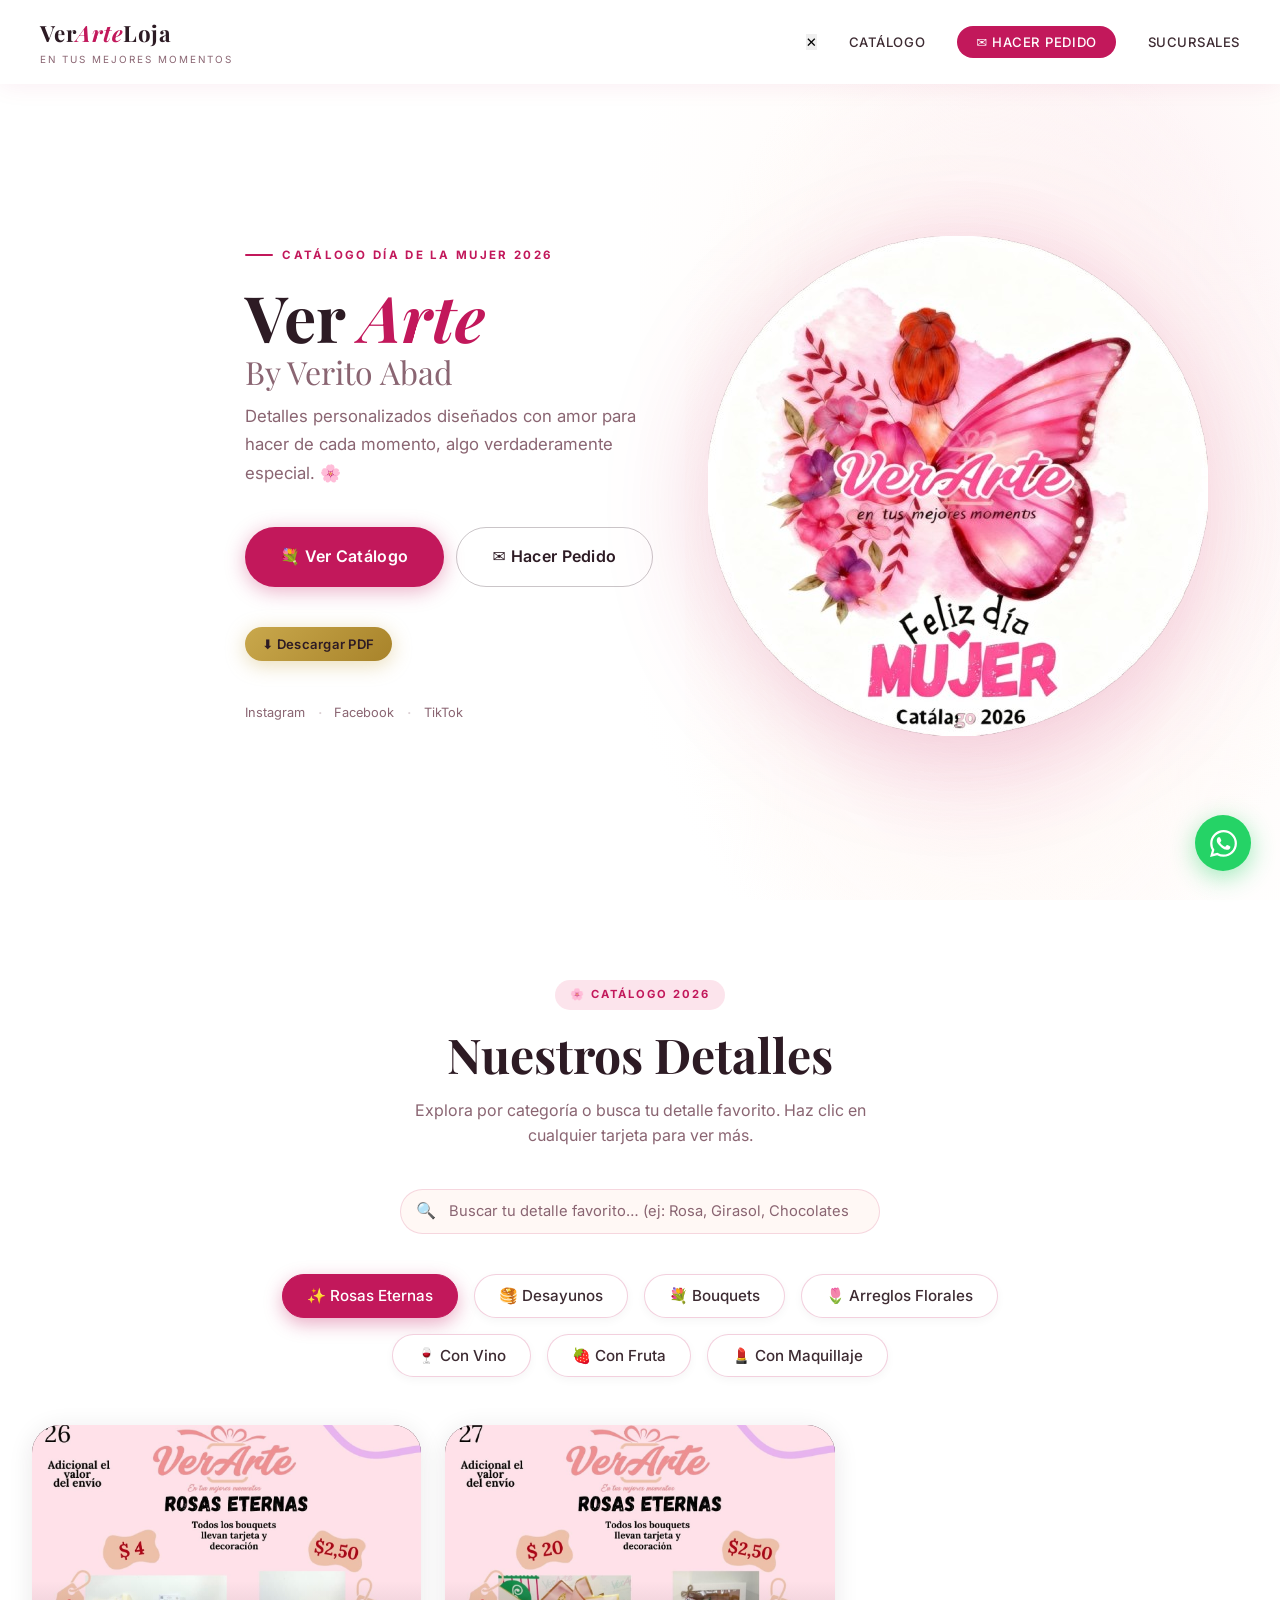
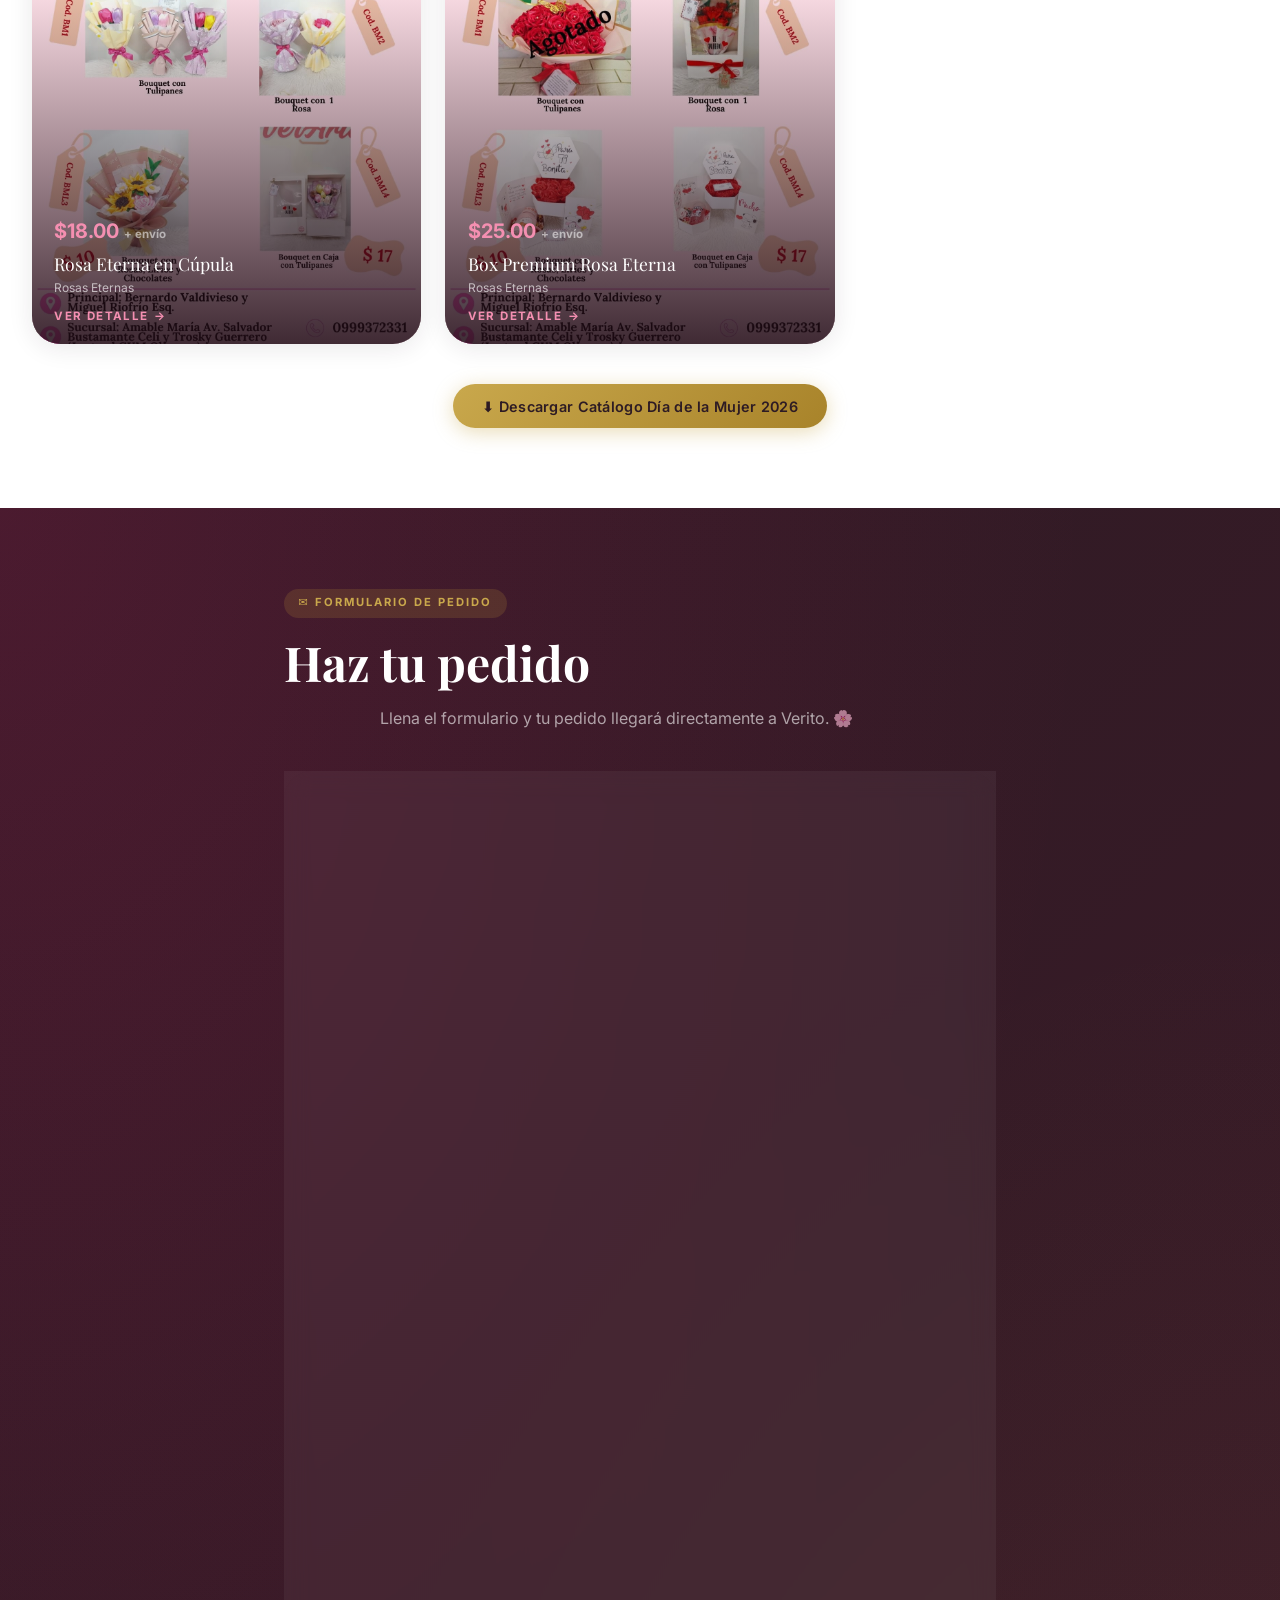
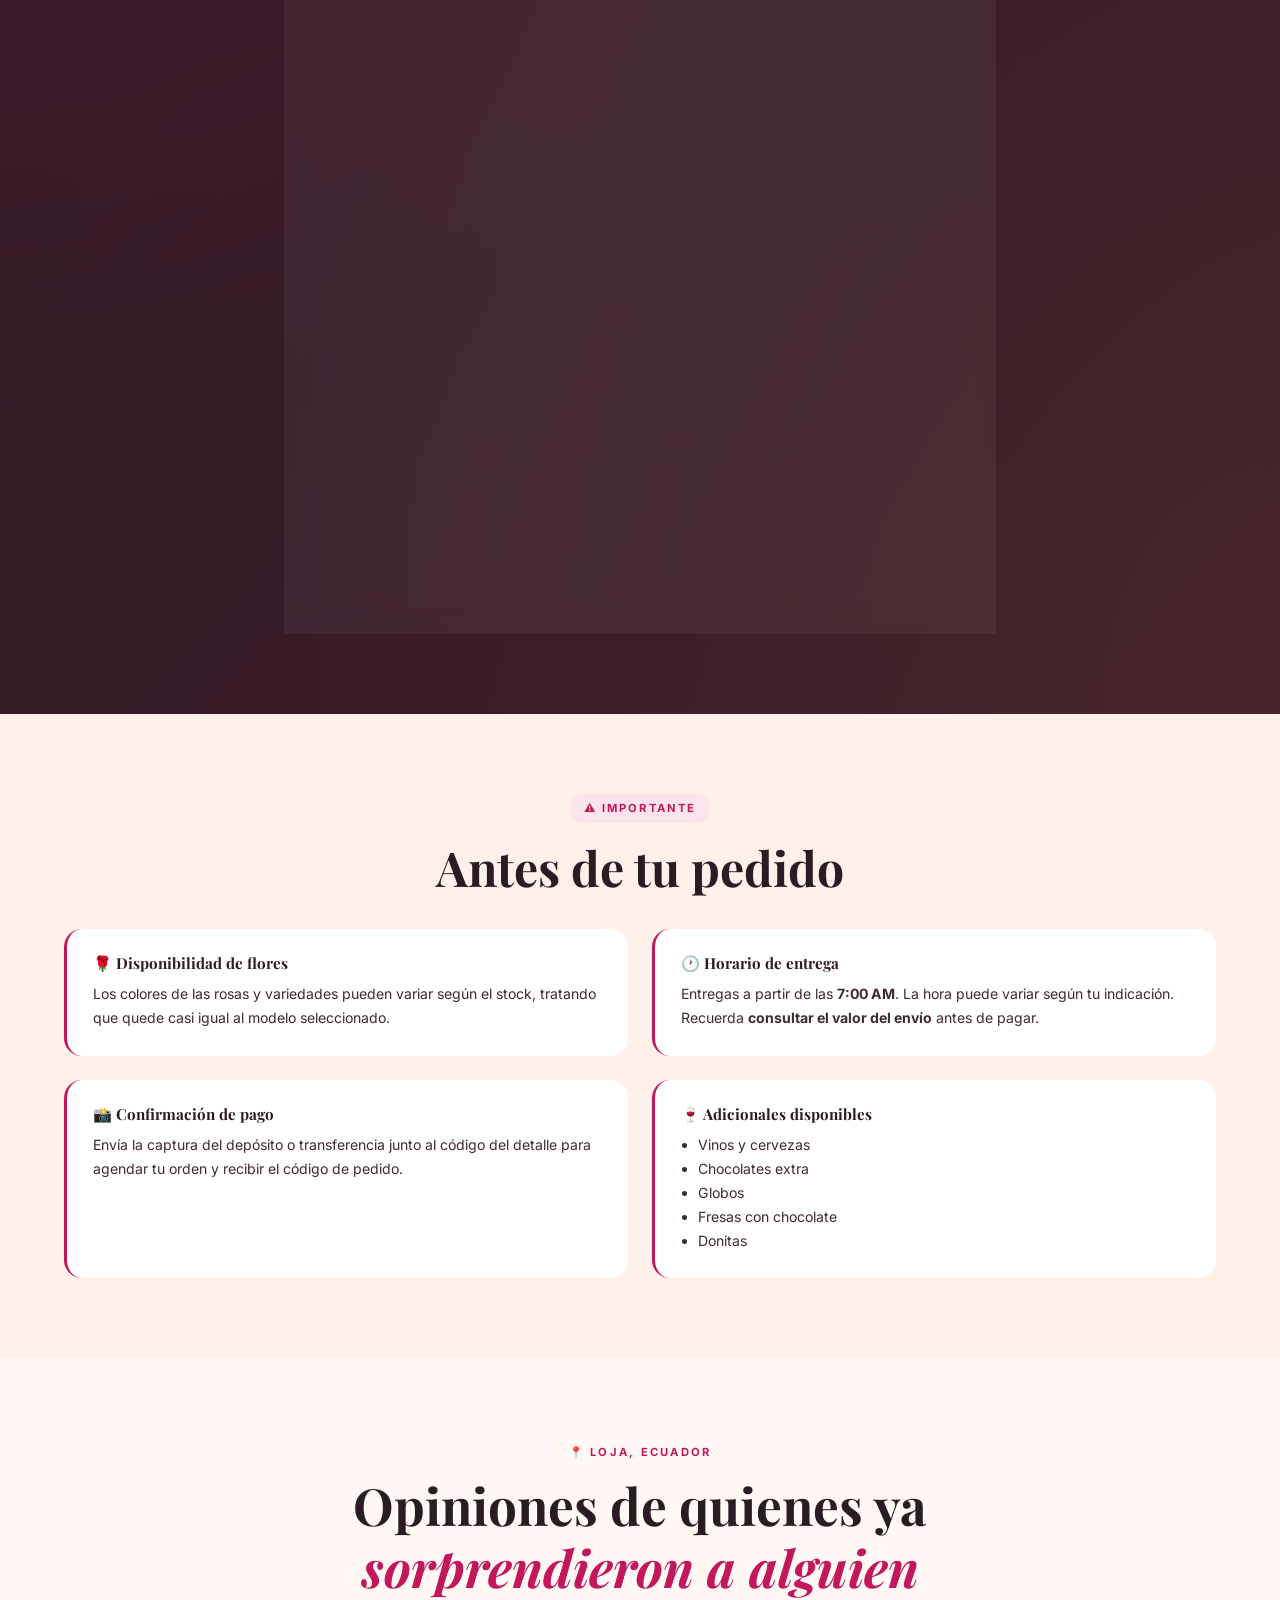
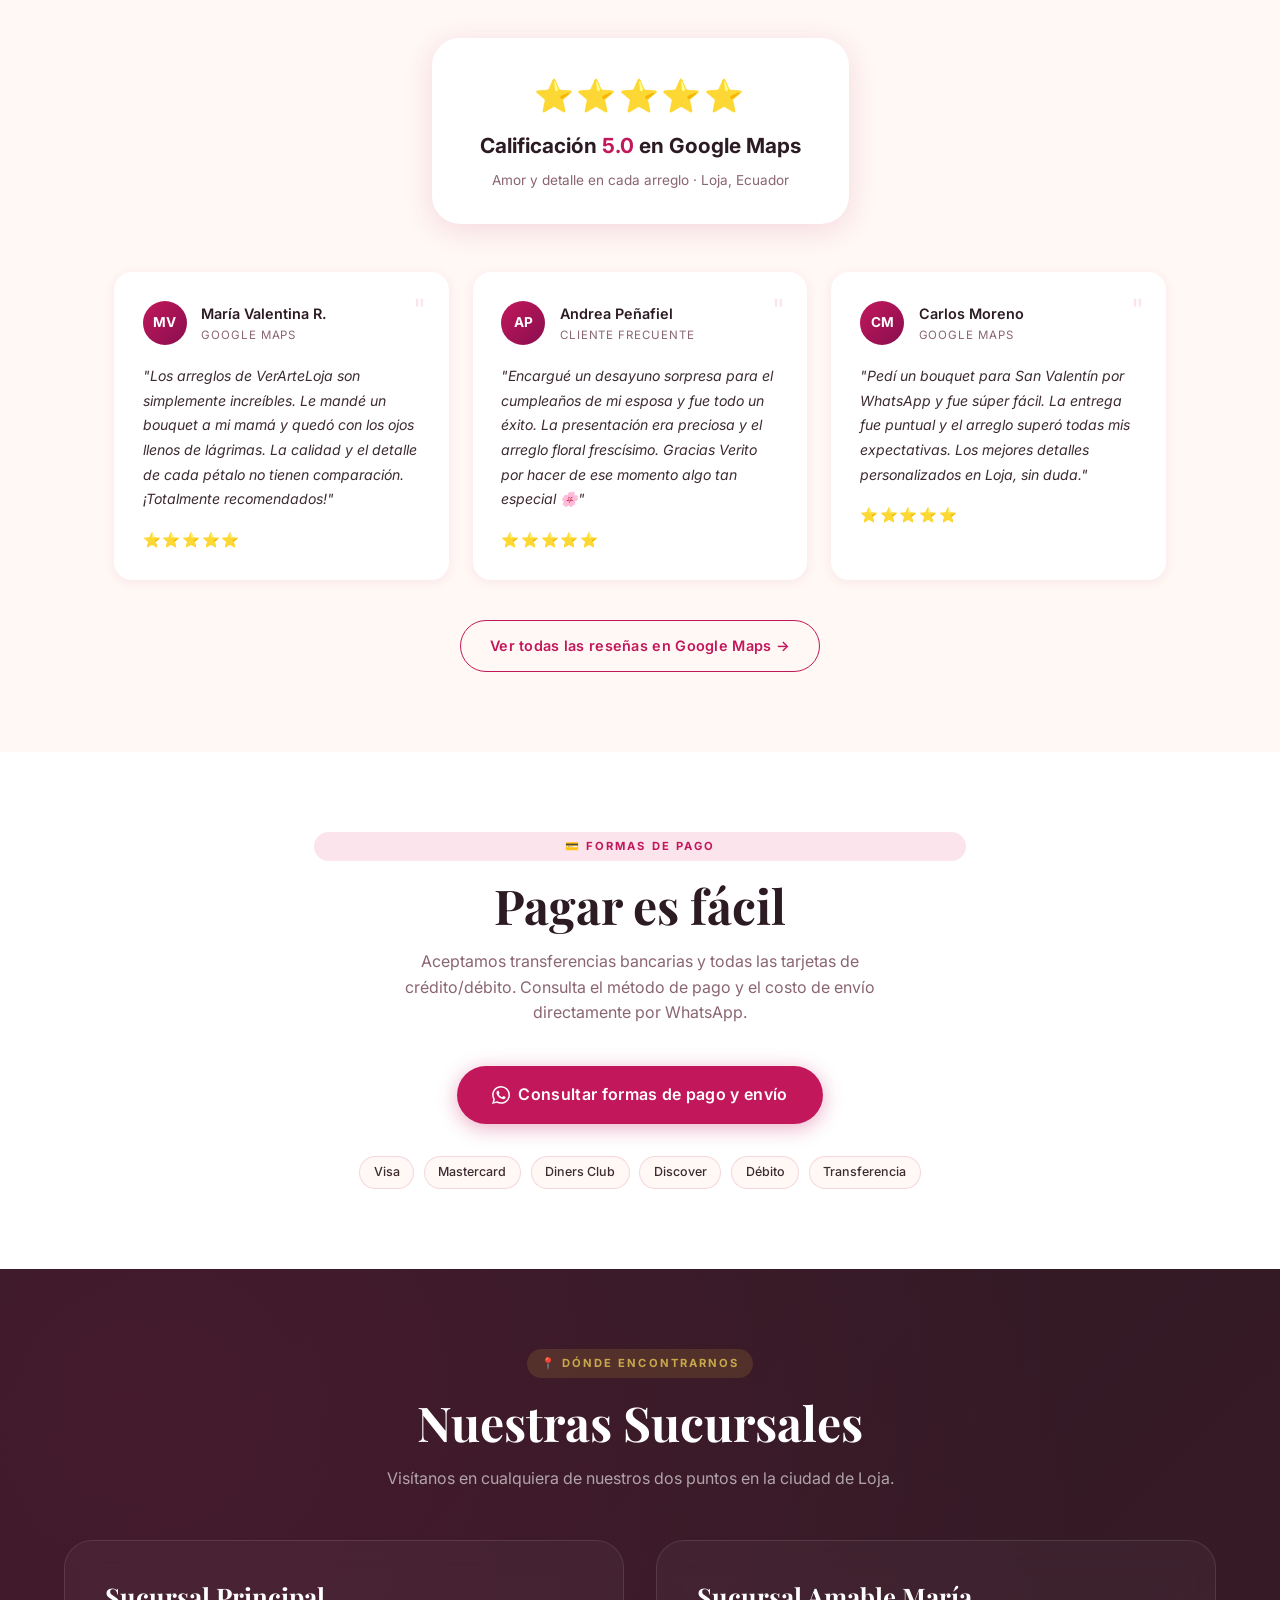
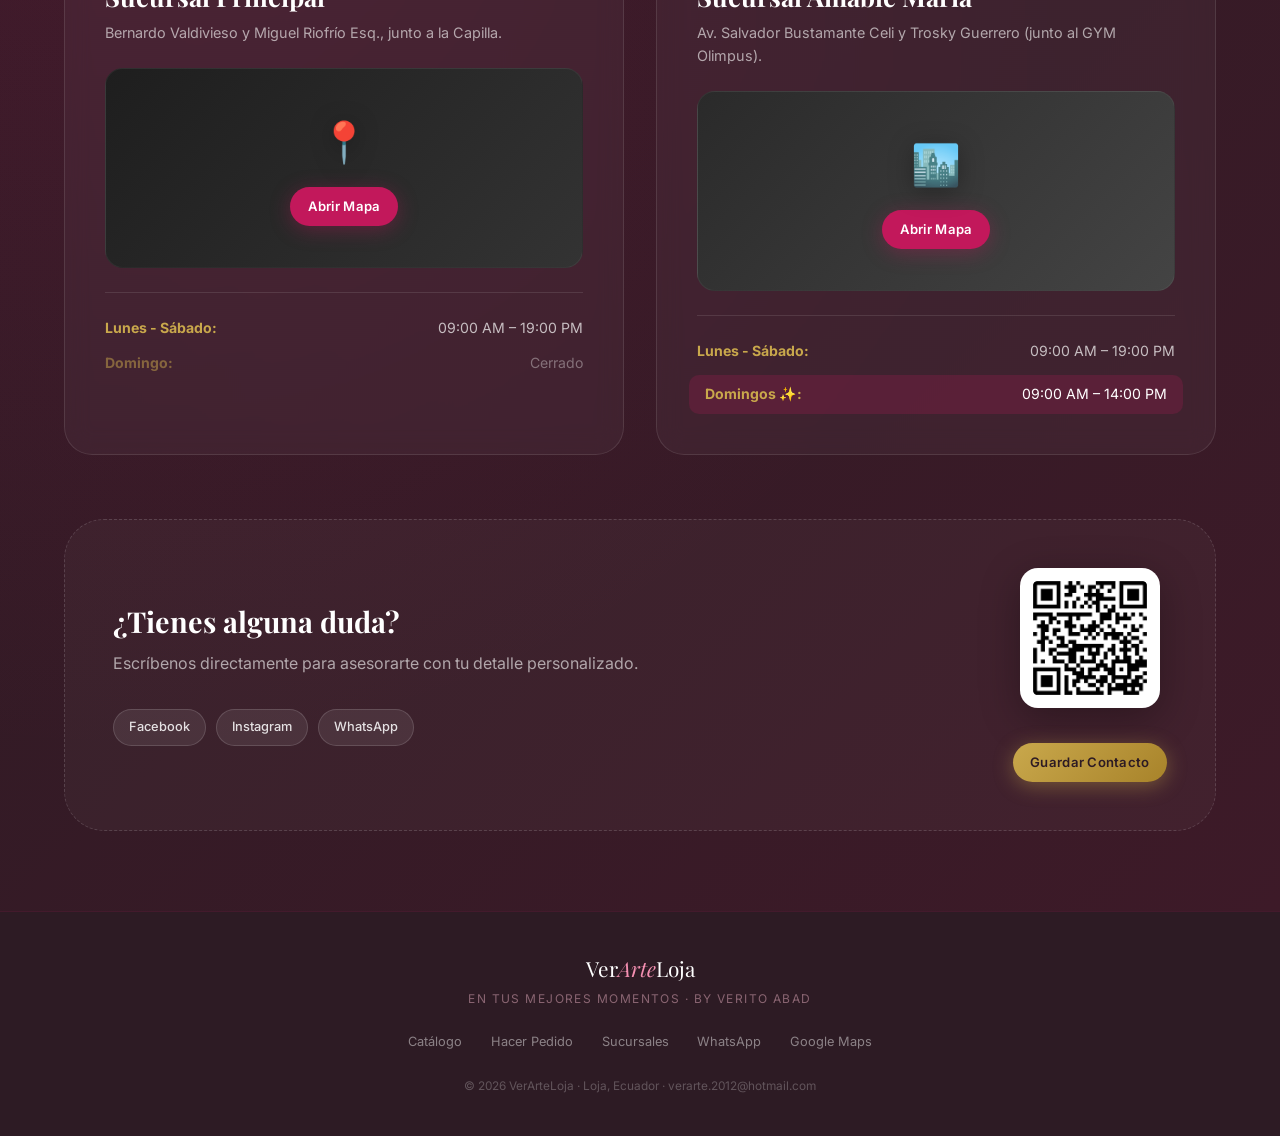
==== commit 21abe294: "Actualización: Nueva categoría Rosas Eternas, rediseño premium de Sucursales y estandarización a .jf" ====
--- a/index.html
+++ b/index.html
@@ -51,7 +51,7 @@
     <ul class="nav-links" id="nav-links">
       <li><a href="#catalogo">Catálogo</a></li>
       <li><a href="#pedido" class="nav-cta">✉️ Hacer Pedido</a></li>
-      <li><a href="#nosotros">Nosotros</a></li>
+      <li><a href="#sucursales">Sucursales</a></li>
     </ul>
     <button class="nav-hamburger" id="nav-hamburger" aria-label="Menú">
       <span></span><span></span><span></span>
@@ -95,10 +95,10 @@
 
     <div class="hero-image">
       <div class="hero-image-blob"></div>
-      <img class="hero-img" src="public/images/hero.jpg" alt="Arreglo floral VerArteLoja" onerror="this.outerHTML=`
+      <img class="hero-img" src="public/images/hero2.png" alt="Arreglo floral VerArteLoja" onerror="this.outerHTML=`
            <div class=\'hero-img-placeholder\'>
              <span>🌹</span>
-             <p style=\'font-size:.8rem;color:var(--text-muted);text-align:center;padding:0 1rem\'>Coloca tu foto en<br><code>public/images/hero.jpg</code></p>
+             <p style=\'font-size:.8rem;color:var(--text-muted);text-align:center;padding:0 1rem\'>Coloca tu foto en<br><code>public/images/hero2.png</code></p>
            </div>`">
     </div>
   </section>
@@ -229,6 +229,10 @@
         <div class="form-grid cols-1">
           <div class="form-group">
             <label class="form-label" for="f-mensaje">Mensaje para la tarjeta</label>
+            <img src="public/images/logo/tarjeta De y Para.webp" alt="Vista previa tarjeta"
+              style="width:100%;max-width:300px;border-radius:var(--r-sm);margin-bottom:1rem;display:block;">
+            <p class="form-label" style="margin-top:.5rem;color:var(--gold);font-size:.85rem;font-weight:700;">O
+              personaliza tu mensaje:</p>
             <textarea id="f-mensaje" class="form-control"
               placeholder="Escribe aquí el mensaje que irá en la tarjeta del regalo…"></textarea>
           </div>
@@ -382,87 +386,81 @@
   </section>
 
   <!-- ═══ ABOUT ═════════════════════════════════════════════════ -->
-  <section id="nosotros" class="about-section">
+  <section id="sucursales" class="branches-section">
     <div class="section-wrap">
-      <div class="about-grid">
-        <div class="about-text reveal">
-          <div class="section-tag" style="background:rgba(212,175,55,.15);color:var(--gold);">🌸 Quiénes somos</div>
-          <h2 class="section-title">Verarteloja<br><em style="font-style:italic;color:var(--rose-light)">By Verito
-              Abad</em></h2>
-          <p>Soy VerArteLoja, tu tienda de detalles personalizados en la ciudad de Loja, Ecuador. Creo momentos
-            especiales con regalos únicos para cada ocasión, diseñados con cariño y dedicación.</p>
-          <p>Arreglos florales, bouquets, chocolates, cajas sorpresa, desayunos temáticos y decoración para eventos.
-            Entregas a domicilio · Pedidos por WhatsApp.</p>
-          <div class="about-info">
-            <div class="about-info-item">
-              <strong>📍 Principal:</strong>
-              <span>Bernardo Valdivieso y Miguel Riofrío Esq., junto a la Capilla · Loja</span>
-            </div>
-            <div class="about-info-item">
-              <strong>🏪 Sucursal:</strong>
-              <span>Av. Salvador Bustamante Celi y Trosky Guerrero (junto al GYM Olimpus)</span>
-            </div>
-            <div class="about-info-item">
-              <strong>📱 WhatsApp:</strong>
-              <span><a href="https://wa.me/593999372331" style="color:var(--rose-light)">+593 999 372 331</a></span>
-            </div>
-            <div class="about-info-item">
-              <strong>🕐 Horario:</strong>
-              <span>Lunes a Sábado · 9:00 – 19:00</span>
-            </div>
-          </div>
-          <div class="about-social">
-            <a href="https://www.facebook.com/VerArteLoja" target="_blank" rel="noopener" class="social-btn">
-              <svg width="14" height="14" viewBox="0 0 24 24" fill="currentColor">
-                <path
-                  d="M24 12.073c0-6.627-5.373-12-12-12s-12 5.373-12 12c0 5.99 4.388 10.954 10.125 11.854v-8.385H7.078v-3.47h3.047V9.43c0-3.007 1.792-4.669 4.533-4.669 1.312 0 2.686.235 2.686.235v2.953H15.83c-1.491 0-1.956.925-1.956 1.874v2.25h3.328l-.532 3.47h-2.796v8.385C19.612 23.027 24 18.062 24 12.073z" />
-              </svg>
-              Facebook
-            </a>
-            <a href="https://www.instagram.com/verarteloja/" target="_blank" rel="noopener" class="social-btn">
-              <svg width="14" height="14" viewBox="0 0 24 24" fill="currentColor">
-                <path
-                  d="M12 2.163c3.204 0 3.584.012 4.85.07 3.252.148 4.771 1.691 4.919 4.919.058 1.265.069 1.645.069 4.849 0 3.205-.012 3.584-.069 4.849-.149 3.225-1.664 4.771-4.919 4.919-1.266.058-1.644.07-4.85.07-3.204 0-3.584-.012-4.849-.07-3.26-.149-4.771-1.699-4.919-4.92-.058-1.265-.07-1.644-.07-4.849 0-3.204.013-3.583.07-4.849.149-3.227 1.664-4.771 4.919-4.919 1.266-.057 1.645-.069 4.849-.069zm0-2.163c-3.259 0-3.667.014-4.947.072-4.358.2-6.78 2.618-6.98 6.98-.059 1.281-.073 1.689-.073 4.948 0 3.259.014 3.668.072 4.948.2 4.358 2.618 6.78 6.98 6.98 1.281.058 1.689.072 4.948.072 3.259 0 3.668-.014 4.948-.072 4.354-.2 6.782-2.618 6.979-6.98.059-1.28.073-1.689.073-4.948 0-3.259-.014-3.667-.072-4.947-.196-4.354-2.617-6.78-6.979-6.98-1.281-.059-1.69-.073-4.949-.073zm0 5.838c-3.403 0-6.162 2.759-6.162 6.162s2.759 6.163 6.162 6.163 6.162-2.759 6.162-6.163c0-3.403-2.759-6.162-6.162-6.162zm0 10.162c-2.209 0-4-1.79-4-4 0-2.209 1.791-4 4-4s4 1.791 4 4c0 2.21-1.791 4-4 4zm6.406-11.845c-.796 0-1.441.645-1.441 1.44s.645 1.44 1.441 1.44c.795 0 1.439-.645 1.439-1.44s-.644-1.44-1.439-1.44z" />
-              </svg>
-              Instagram
-            </a>
-            <a href="https://www.tiktok.com/@verarteloja" target="_blank" rel="noopener" class="social-btn">TikTok</a>
-            <a href="https://maps.app.goo.gl/ntenis6eNLW2rySBA" target="_blank" rel="noopener" class="social-btn">📍
-              Google Maps</a>
-          </div>
-        </div>
-
-        <div class="reveal reveal-d2">
-          <div class="map-box" style="min-height:220px;">
+      <div class="t-center mb-4 reveal">
+        <div class="section-tag" style="background:rgba(212,175,55,.15);color:var(--gold);">📍 Dónde encontrarnos</div>
+        <h2 class="section-title" style="color:var(--white)">Nuestras Sucursales</h2>
+        <p class="section-sub" style="color:rgba(255,255,255,.6)">Visítanos en cualquiera de nuestros dos puntos en la
+          ciudad de Loja.</p>
+      </div>
+
+      <div class="branches-grid">
+        <!-- Casa Matriz / Principal -->
+        <div class="branch-card reveal reveal-d1">
+          <div class="branch-card-header">
+            <h3>Sucursal Principal</h3>
+            <p>Bernardo Valdivieso y Miguel Riofrío Esq., junto a la Capilla.</p>
+          </div>
+          <div class="branch-map-preview">
             <span>📍</span>
-            <strong style="color:rgba(255,255,255,.88);font-family:var(--ff-head);font-size:1.1rem;">Bernardo Valdivieso
-              y<br>Miguel Riofrío Esq.</strong>
-            <p>junto a la Capilla · Loja, Ecuador</p>
             <a href="https://maps.app.goo.gl/ntenis6eNLW2rySBA" target="_blank" rel="noopener"
-              class="btn btn-ghost-white btn-sm" style="margin-top:.5rem;">
-              📍 Abrir en Google Maps →
-            </a>
-          </div>
-
-          <div class="contact-box">
-            <h3 style="font-family:var(--ff-head);font-size:1.1rem;color:var(--white);margin-bottom:.5rem;">Agreganos a
-              tus contactos 🌸</h3>
-            <p style="font-size:.85rem;color:rgba(255,255,255,.6);margin-bottom:1rem;text-align:center;">Escanea el QR o
-              descarga nuestro contacto para tenernos siempre a mano.</p>
-
-            <img src="public/Contacto/descarga contacto.png" alt="QR VerArteLoja"
-              style="width:140px;height:140px;border-radius:12px;margin-bottom:1.2rem;background:#fff;padding:8px;">
-
-            <a href="public/Contacto/verarteloja-amte (2).vcf" download="VerarteLoja.vcf" class="btn btn-primary"
-              style="width:100%;justify-content:center;box-shadow:0 6px 20px rgba(194,24,91,.4);">
-              <svg width="18" height="18" viewBox="0 0 24 24" fill="none" stroke="currentColor" stroke-width="2"
-                stroke-linecap="round" stroke-linejoin="round">
-                <path d="M19 21H5a2 2 0 0 1-2-2V5a2 2 0 0 1 2-2h11l5 5v11a2 2 0 0 1-2 2z"></path>
-                <polyline points="17 21 17 13 7 13 7 21"></polyline>
-                <polyline points="7 3 7 8 15 8"></polyline>
-              </svg>
-              Guardar Contacto
-            </a>
+              class="btn btn-primary btn-sm">Abrir Mapa</a>
+          </div>
+          <div class="branch-hours">
+            <div class="hours-item">
+              <strong>Lunes - Sábado:</strong>
+              <span>09:00 AM – 19:00 PM</span>
+            </div>
+            <div class="hours-item" style="opacity:.5">
+              <strong>Domingo:</strong>
+              <span>Cerrado</span>
+            </div>
+          </div>
+        </div>
+
+        <!-- Sucursal Amable María -->
+        <div class="branch-card reveal reveal-d2">
+          <div class="branch-card-header">
+            <h3>Sucursal Amable María</h3>
+            <p>Av. Salvador Bustamante Celi y Trosky Guerrero (junto al GYM Olimpus).</p>
+          </div>
+          <div class="branch-map-preview sucursal-2">
+            <span>🏙️</span>
+            <a href="https://maps.app.goo.gl/oRhja6YL3DoCoXbr5" target="_blank" rel="noopener"
+              class="btn btn-primary btn-sm">Abrir Mapa</a>
+          </div>
+          <div class="branch-hours">
+            <div class="hours-item">
+              <strong>Lunes - Sábado:</strong>
+              <span>09:00 AM – 19:00 PM</span>
+            </div>
+            <div class="hours-item highlight">
+              <strong>Domingos ✨:</strong>
+              <span>09:00 AM – 14:00 PM</span>
+            </div>
+          </div>
+        </div>
+      </div>
+
+      <!-- About / Contact Integration -->
+      <div class="about-contact-wrap reveal" style="margin-top:4rem;">
+        <div class="contact-box-premium">
+          <div class="contact-text">
+            <h3>¿Tienes alguna duda?</h3>
+            <p>Escríbenos directamente para asesorarte con tu detalle personalizado.</p>
+            <div class="about-social" style="margin-top:2rem;">
+              <a href="https://www.facebook.com/VerArteLoja" target="_blank" rel="noopener"
+                class="social-btn">Facebook</a>
+              <a href="https://www.instagram.com/verarteloja/" target="_blank" rel="noopener"
+                class="social-btn">Instagram</a>
+              <a href="https://wa.me/593999372331" target="_blank" rel="noopener" class="social-btn">WhatsApp</a>
+            </div>
+          </div>
+          <div class="contact-qr">
+            <img src="public/Contacto/descarga contacto.png" alt="QR VerArteLoja">
+            <a href="public/Contacto/verarteloja-amte (2).vcf" download="VerarteLoja.vcf" class="btn btn-gold btn-sm"
+              style="margin-top:1rem;">Guardar Contacto</a>
           </div>
         </div>
       </div>
@@ -476,7 +474,7 @@
     <nav class="footer-links">
       <a href="#catalogo">Catálogo</a>
       <a href="#pedido">Hacer Pedido</a>
-      <a href="#nosotros">Nosotros</a>
+      <a href="#sucursales">Sucursales</a>
       <a href="https://wa.me/593999372331" target="_blank">WhatsApp</a>
       <a href="https://maps.app.goo.gl/ntenis6eNLW2rySBA" target="_blank">Google Maps</a>
     </nav>
--- a/style.css
+++ b/style.css
@@ -640,6 +640,10 @@
 }
 
 /* category gradients for placeholders */
+.cat-rosas_eternas .card-img-placeholder {
+  background: linear-gradient(145deg, #FFF5F7, #F8BBD0);
+}
+
 .cat-desayunos .card-img-placeholder {
   background: linear-gradient(145deg, #FFF3E0, #FFE082);
 }
@@ -1550,4 +1554,163 @@
     flex-direction: column;
     align-items: flex-start;
   }
+}
+
+/* ─── Branches Section (Premium) ────────────────────────── */
+.branches-section {
+  background: linear-gradient(135deg, var(--dark) 0%, #3D1A28 100%);
+  position: relative;
+  overflow: hidden;
+}
+
+.branches-section::before {
+  content: '';
+  position: absolute;
+  inset: 0;
+  background: radial-gradient(circle at 10% 10%, rgba(194, 24, 91, .15) 0%, transparent 60%);
+  pointer-events: none;
+}
+
+.branches-grid {
+  display: grid;
+  grid-template-columns: 1fr 1fr;
+  gap: 2rem;
+  margin-top: 3rem;
+}
+
+.branch-card {
+  background: rgba(255, 255, 255, .04);
+  backdrop-filter: blur(12px);
+  border: 1px solid rgba(255, 255, 255, .1);
+  border-radius: var(--r-lg);
+  padding: 2.5rem;
+  display: flex;
+  flex-direction: column;
+  gap: 1.5rem;
+  transition: all .4s var(--ease-b);
+}
+
+.branch-card:hover {
+  background: rgba(255, 255, 255, .07);
+  border-color: rgba(255, 255, 255, .2);
+  transform: translateY(-8px);
+  box-shadow: 0 30px 60px rgba(0, 0, 0, .4);
+}
+
+.branch-card-header h3 {
+  color: var(--white);
+  font-size: 1.6rem;
+  margin-bottom: .6rem;
+}
+
+.branch-card-header p {
+  color: rgba(255, 255, 255, .6);
+  font-size: .9rem;
+  line-height: 1.6;
+}
+
+.branch-map-preview {
+  width: 100%;
+  height: 200px;
+  background: linear-gradient(135deg, #1e1e1e 0%, #333 100%);
+  border-radius: var(--r-md);
+  display: flex;
+  flex-direction: column;
+  align-items: center;
+  justify-content: center;
+  gap: .8rem;
+  position: relative;
+  overflow: hidden;
+  border: 1px solid rgba(255, 255, 255, .05);
+}
+
+.branch-map-preview.sucursal-2 {
+  background: linear-gradient(135deg, #2a2a2a 0%, #444 100%);
+}
+
+.branch-map-preview span {
+  font-size: 2.5rem;
+  filter: drop-shadow(0 4px 12px rgba(0, 0, 0, .3));
+}
+
+.branch-hours {
+  display: flex;
+  flex-direction: column;
+  gap: .8rem;
+  border-top: 1px solid rgba(255, 255, 255, .1);
+  padding-top: 1.5rem;
+}
+
+.hours-item {
+  display: flex;
+  justify-content: space-between;
+  align-items: center;
+  font-size: .88rem;
+  color: rgba(255, 255, 255, .7);
+}
+
+.hours-item strong {
+  color: var(--gold);
+}
+
+.hours-item.highlight {
+  color: var(--white);
+  background: rgba(194, 24, 91, .2);
+  padding: .5rem 1rem;
+  border-radius: var(--r-sm);
+  margin: 0 -0.5rem;
+}
+
+/* Contact box premium integration */
+.contact-box-premium {
+  padding: 3rem;
+  background: rgba(255, 255, 255, .03);
+  border: 1px dashed rgba(255, 255, 255, .15);
+  border-radius: var(--r-xl);
+  display: grid;
+  grid-template-columns: 1fr auto;
+  gap: 3rem;
+  align-items: center;
+}
+
+.contact-text h3 {
+  color: var(--white);
+  font-size: 1.8rem;
+  margin-bottom: .8rem;
+}
+
+.contact-text p {
+  color: rgba(255, 255, 255, .6);
+  margin-bottom: 2rem;
+}
+
+.contact-qr {
+  display: flex;
+  flex-direction: column;
+  align-items: center;
+  gap: 1.2rem;
+}
+
+.contact-qr img {
+  width: 140px;
+  height: 140px;
+  background: white;
+  padding: .8rem;
+  border-radius: var(--r-md);
+  box-shadow: 0 10px 40px rgba(0, 0, 0, .3);
+}
+
+@media (max-width: 860px) {
+  .branches-grid {
+    grid-template-columns: 1fr;
+  }
+
+  .contact-box-premium {
+    grid-template-columns: 1fr;
+    text-align: center;
+  }
+
+  .contact-qr {
+    order: -1;
+  }
 }
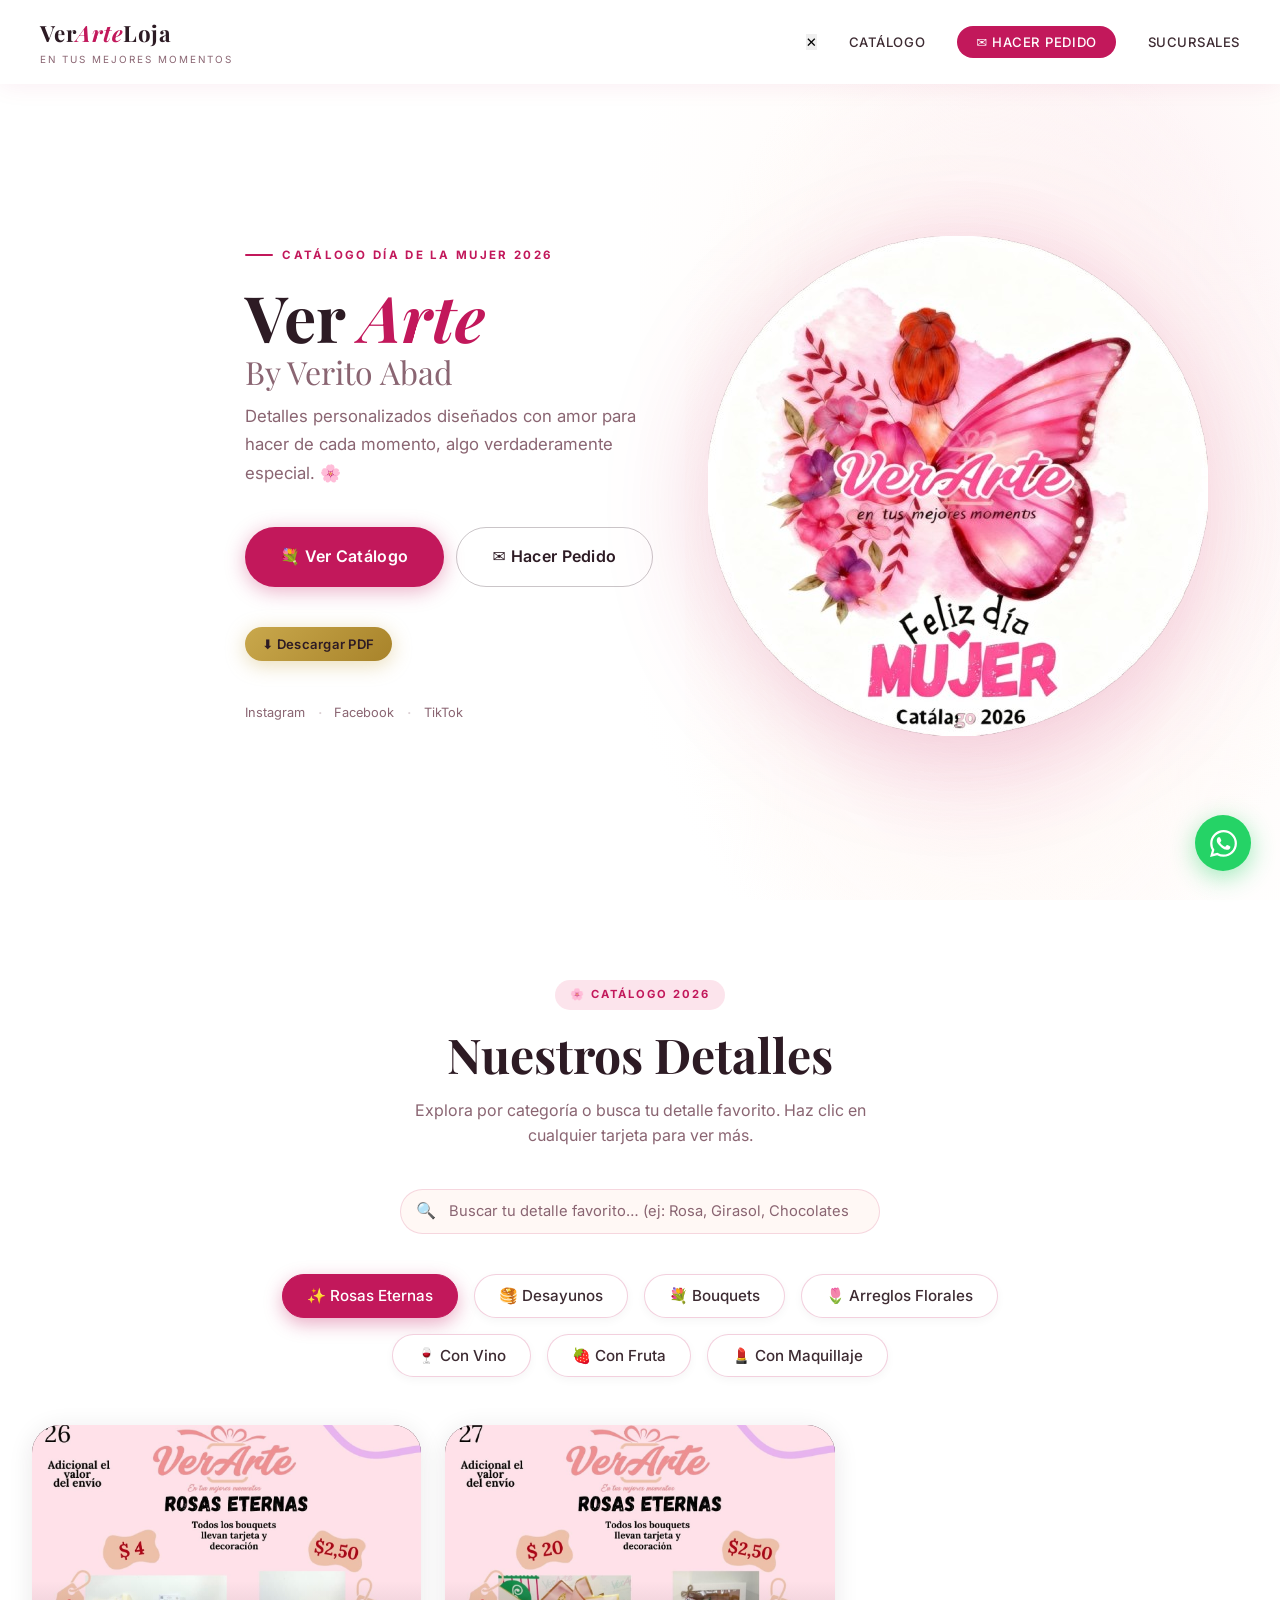
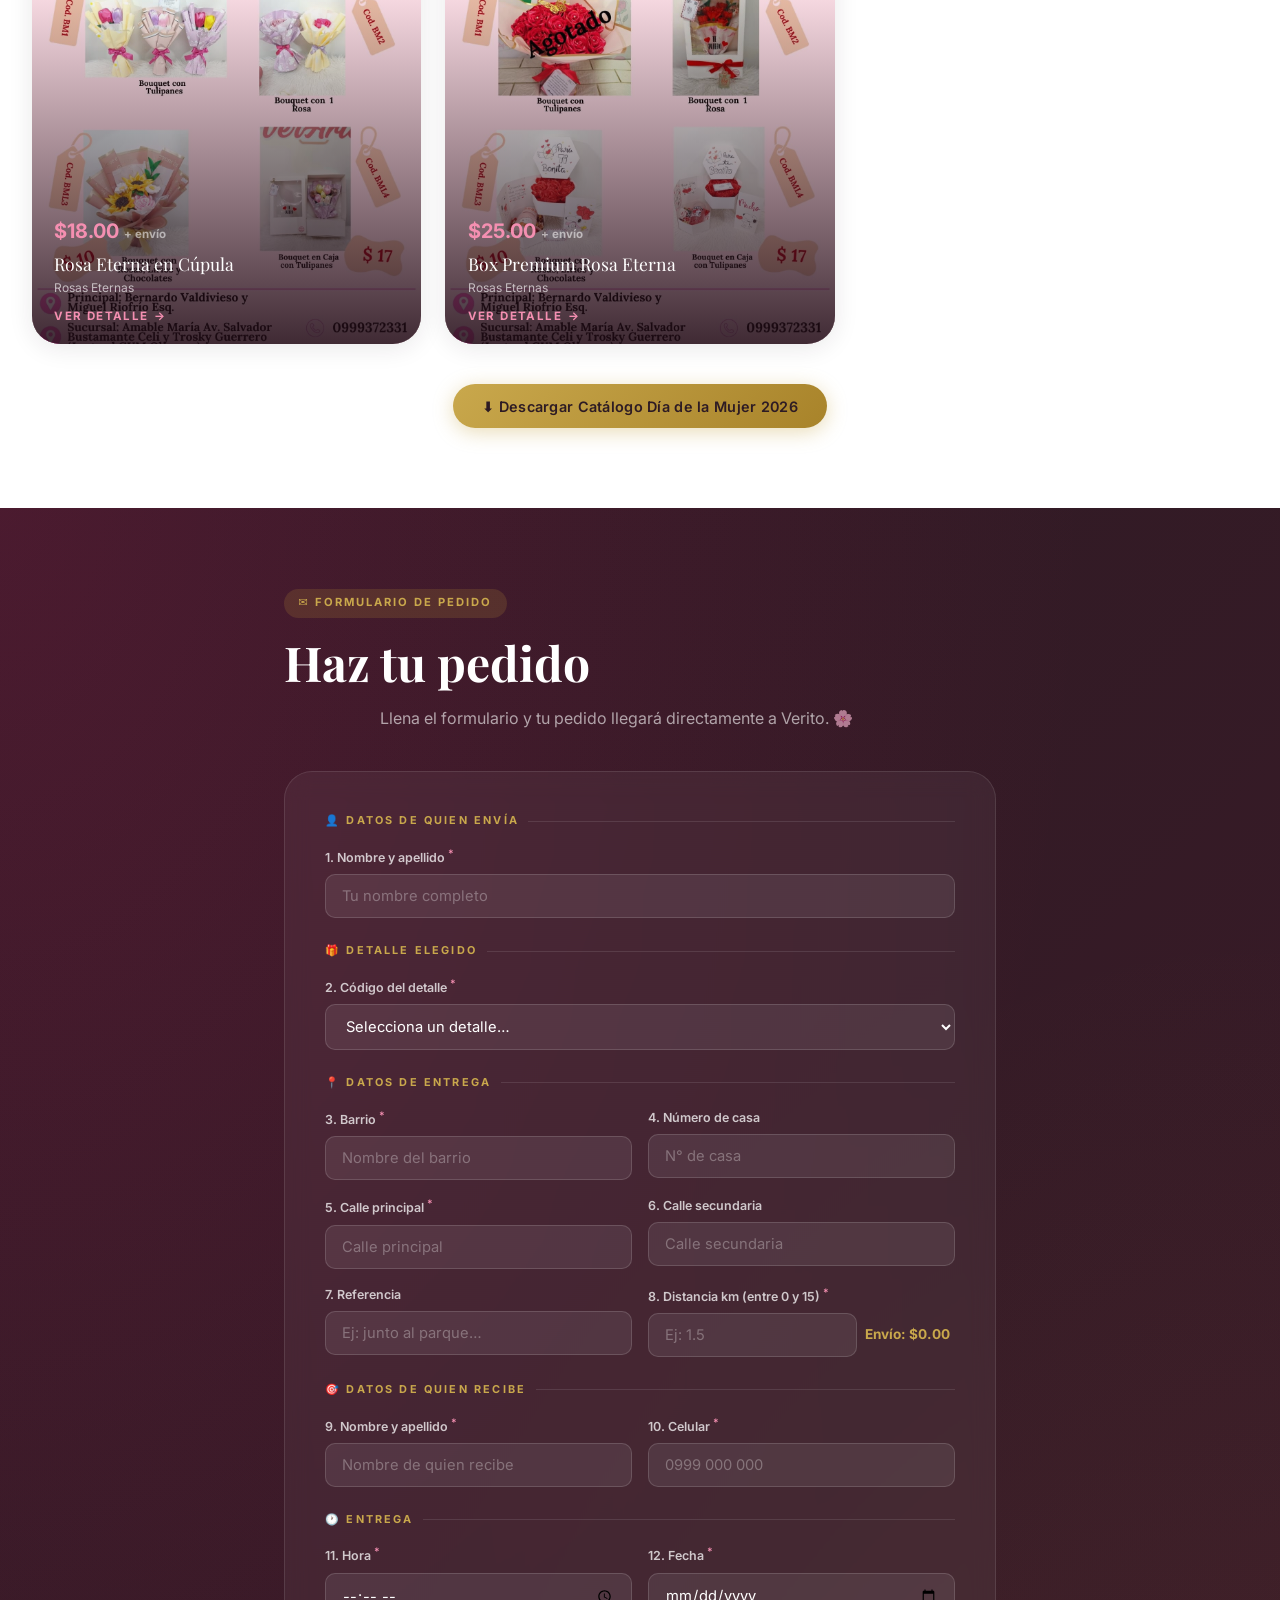
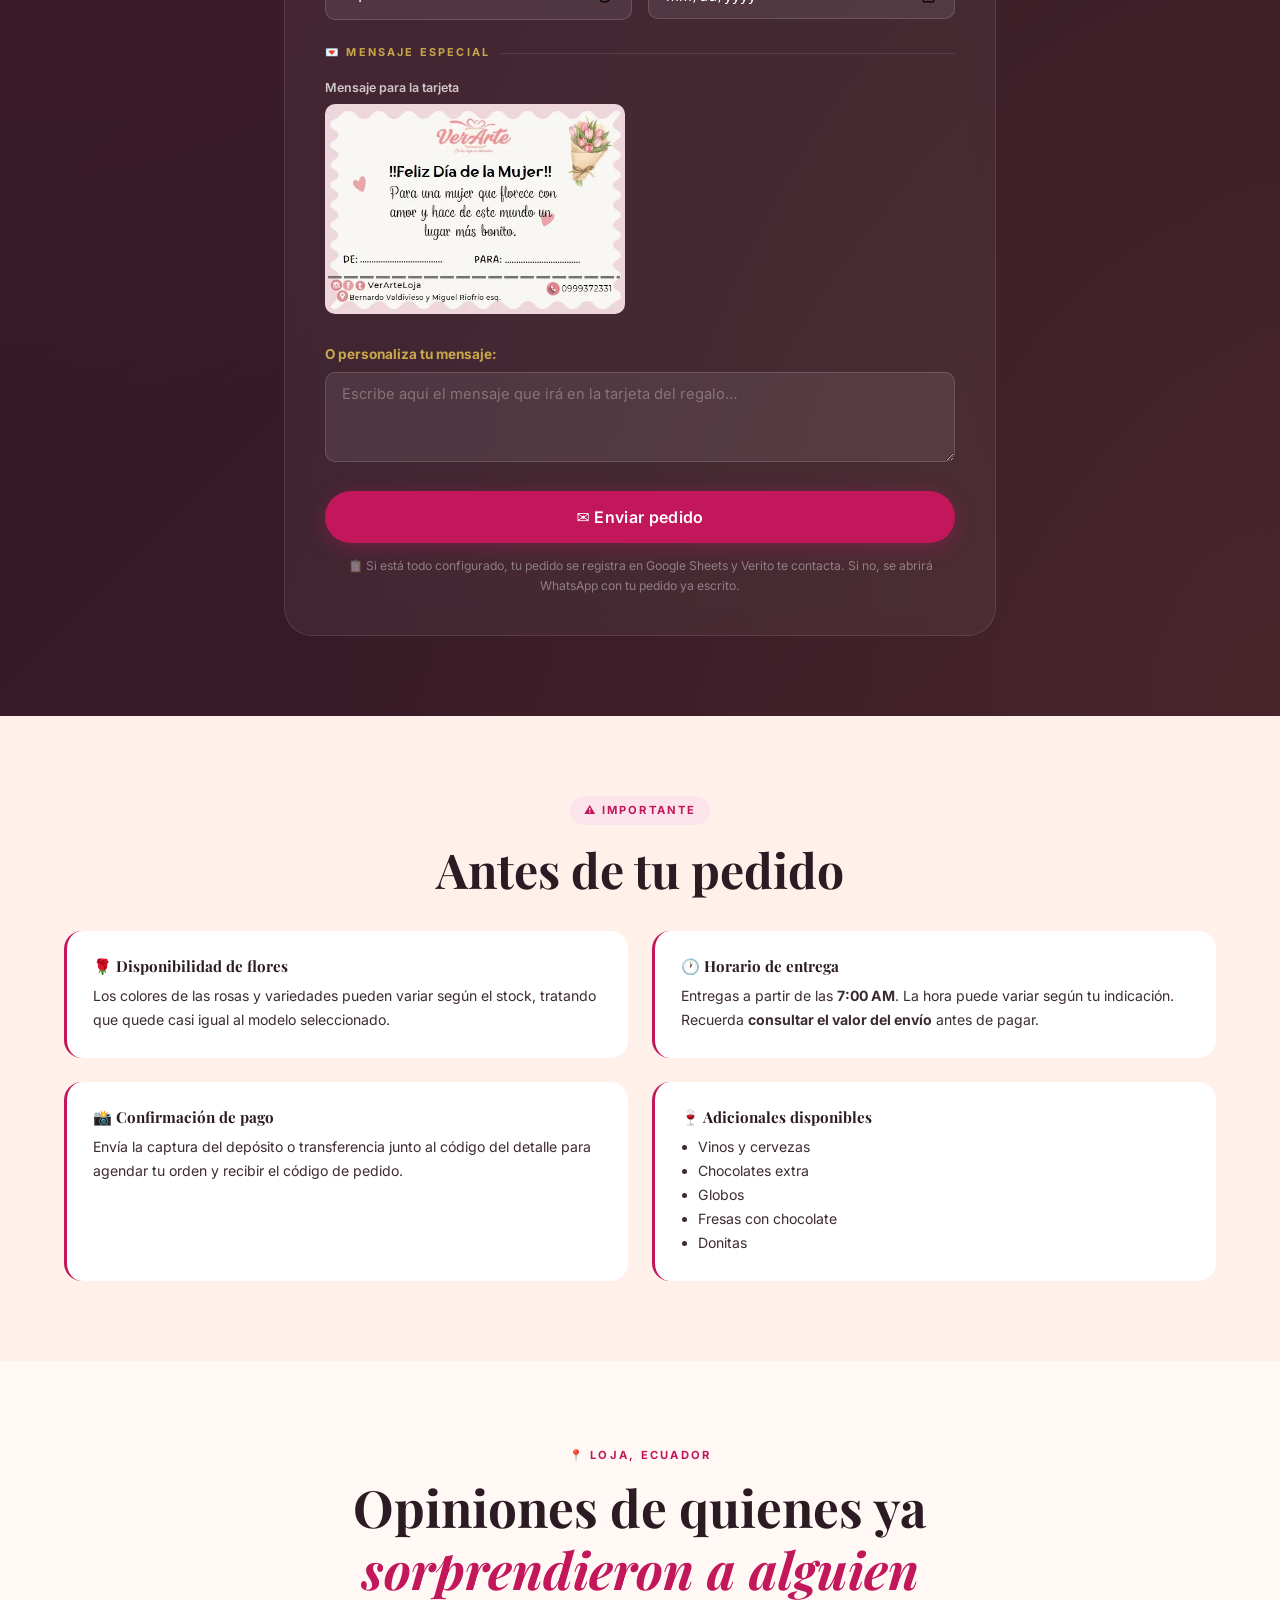
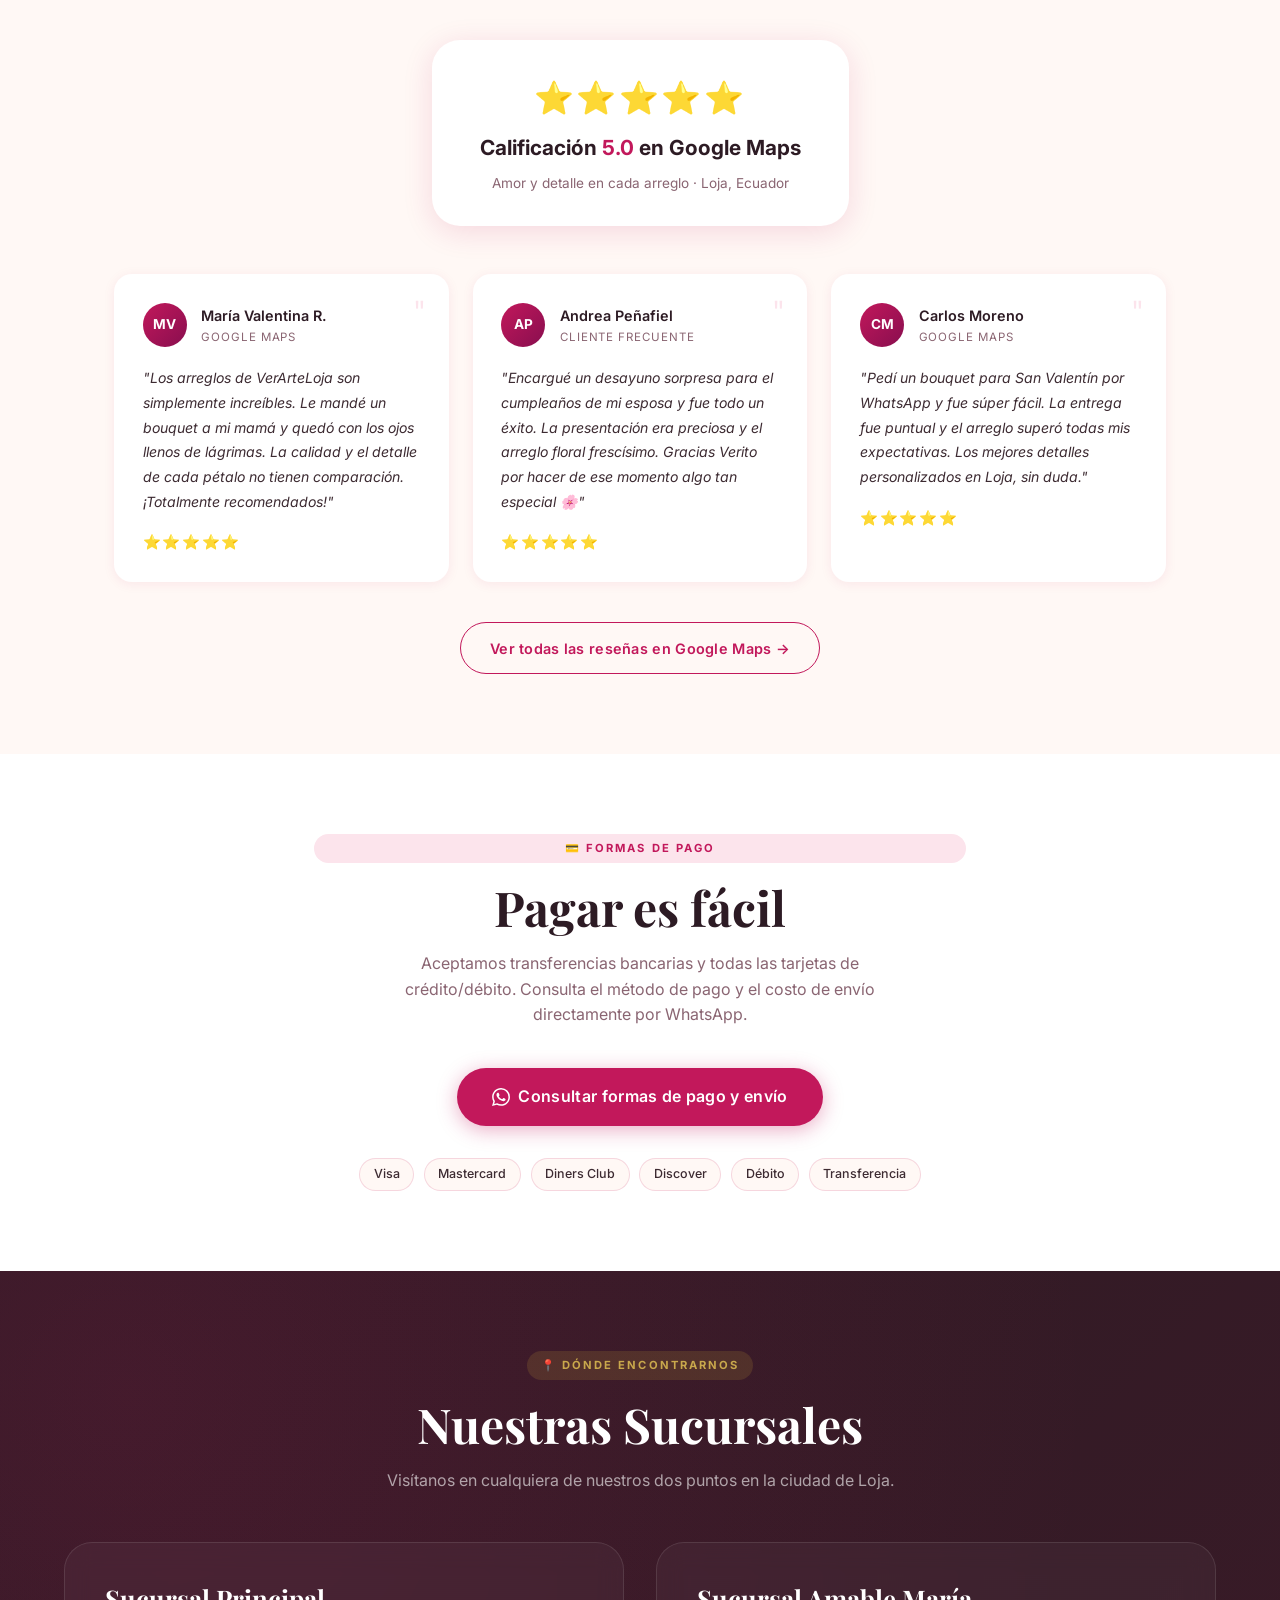
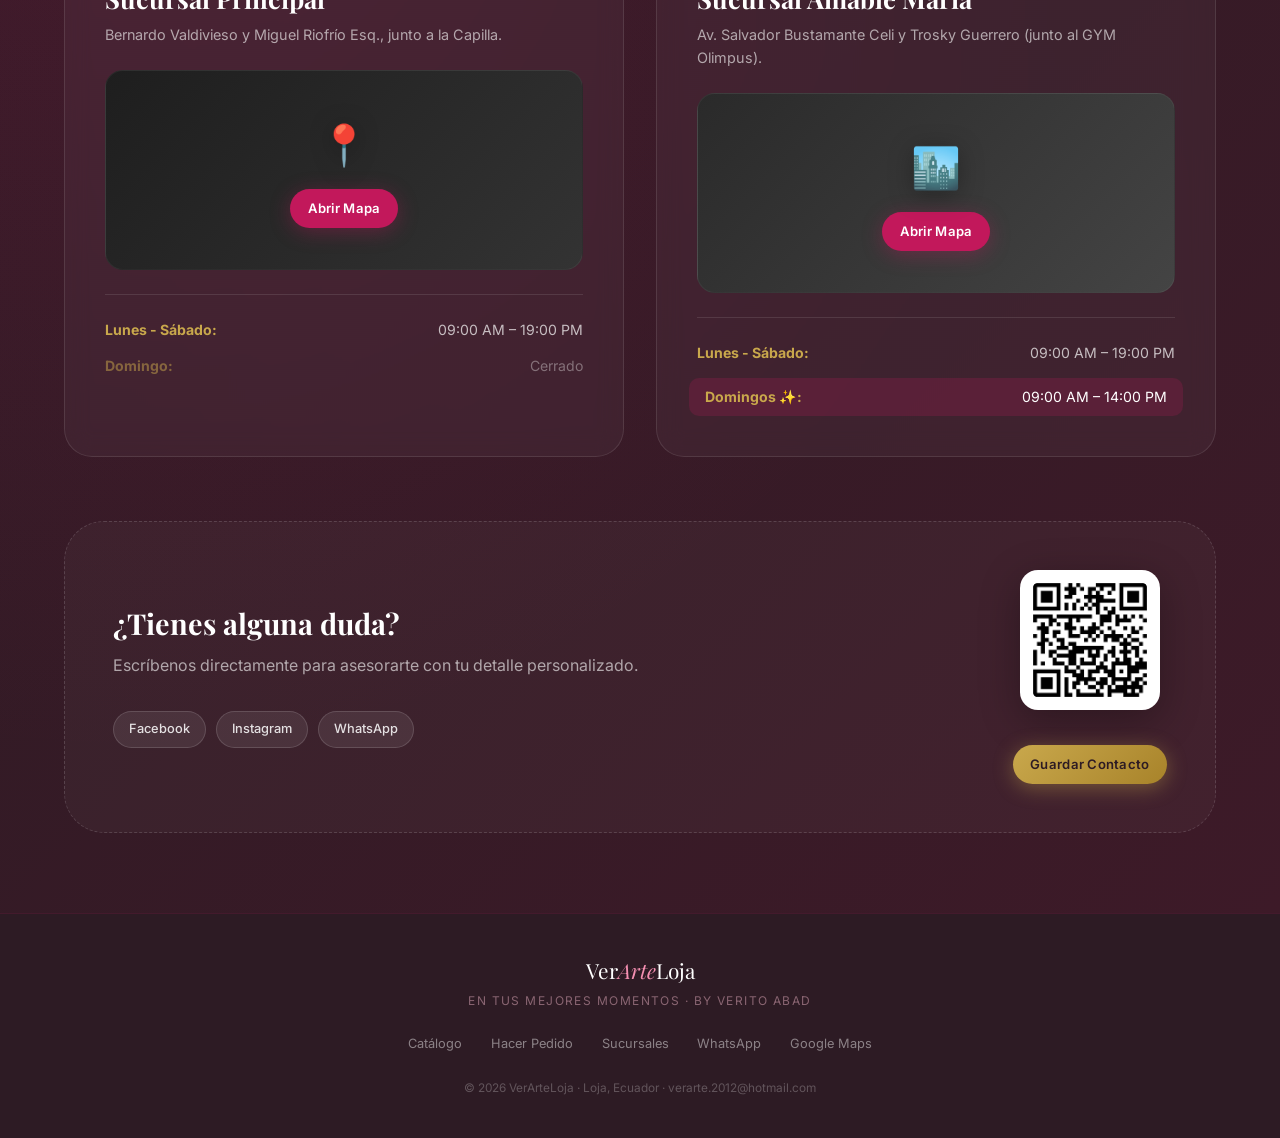
==== commit 821adf48: "feat: implementar calculo estimado de envio por distancia y actualizacion de formulario" ====
--- a/index.html
+++ b/index.html
@@ -15,8 +15,7 @@
   <meta property="og:title" content="VerArteLoja — Detalles Personalizados">
   <meta property="og:description"
     content="Tu tienda de desayunos sorpresa, bouquets, y arreglos florales en Loja, Ecuador. En tus mejores momentos.">
-  <meta property="og:image"
-    content="https://verarteloja.vercel.app/public/images/logo/40e1ac6f-bbb0-46fb-b691-d798d3f84915.jfif">
+  <meta property="og:image" content="https://verarteloja.vercel.app/public/images/hero2.png">
 
   <!-- Twitter -->
   <meta property="twitter:card" content="summary_large_image">
@@ -24,12 +23,11 @@
   <meta property="twitter:title" content="VerArteLoja — Detalles Personalizados">
   <meta property="twitter:description"
     content="Tu tienda de desayunos sorpresa, bouquets, y arreglos florales en Loja, Ecuador. En tus mejores momentos.">
-  <meta property="twitter:image"
-    content="https://verarteloja.vercel.app/public/images/logo/40e1ac6f-bbb0-46fb-b691-d798d3f84915.jfif">
+  <meta property="twitter:image" content="https://verarteloja.vercel.app/public/images/hero2.png">
 
   <!-- Favicon -->
-  <link rel="icon" type="image/jpeg" href="public/images/logo/40e1ac6f-bbb0-46fb-b691-d798d3f84915.jfif">
-  <link rel="apple-touch-icon" href="public/images/logo/40e1ac6f-bbb0-46fb-b691-d798d3f84915.jfif">
+  <link rel="icon" type="image/png" href="public/images/hero2.png">
+  <link rel="apple-touch-icon" href="public/images/hero2.png">
 
   <title>VerArteLoja — Detalles Personalizados en Loja, Ecuador</title>
   <link rel="preconnect" href="https://fonts.googleapis.com">
@@ -193,22 +191,32 @@
             <input id="f-calle2" class="form-control" type="text" placeholder="Calle secundaria">
           </div>
         </div>
-        <div class="form-grid cols-1" style="margin-top:1rem;">
+        <div class="form-grid" style="margin-top:1rem;">
           <div class="form-group">
             <label class="form-label" for="f-referencia">7. Referencia</label>
-            <input id="f-referencia" class="form-control" type="text"
-              placeholder="Ej: junto al parque, frente al banco…">
+            <input id="f-referencia" class="form-control" type="text" placeholder="Ej: junto al parque…">
+          </div>
+          <div class="form-group">
+            <label class="form-label" for="f-distancia">8. Distancia km (entre 0 y 15) <sup>*</sup></label>
+            <div style="display:flex;gap:.5rem;align-items:center;">
+              <input id="f-distancia" class="form-control" type="number" step="0.1" min="0" max="15"
+                placeholder="Ej: 1.5" required>
+              <div id="shipping-result"
+                style="white-space:nowrap;font-weight:700;color:var(--gold);font-size:.85rem;min-width:90px;">
+                Envío: $0.00
+              </div>
+            </div>
           </div>
         </div>
 
         <div class="form-section-label">🎯 Datos de quien recibe</div>
         <div class="form-grid">
           <div class="form-group">
-            <label class="form-label" for="f-destinatario">8. Nombre y apellido <sup>*</sup></label>
+            <label class="form-label" for="f-destinatario">9. Nombre y apellido <sup>*</sup></label>
             <input id="f-destinatario" class="form-control" type="text" placeholder="Nombre de quien recibe" required>
           </div>
           <div class="form-group">
-            <label class="form-label" for="f-celular">9. Celular <sup>*</sup></label>
+            <label class="form-label" for="f-celular">10. Celular <sup>*</sup></label>
             <input id="f-celular" class="form-control" type="tel" placeholder="0999 000 000" required>
           </div>
         </div>
@@ -216,11 +224,11 @@
         <div class="form-section-label">🕐 Entrega</div>
         <div class="form-grid">
           <div class="form-group">
-            <label class="form-label" for="f-hora">10. Hora <sup>*</sup></label>
+            <label class="form-label" for="f-hora">11. Hora <sup>*</sup></label>
             <input id="f-hora" class="form-control" type="time" min="07:00" required>
           </div>
           <div class="form-group">
-            <label class="form-label" for="f-fecha">11. Fecha <sup>*</sup></label>
+            <label class="form-label" for="f-fecha">12. Fecha <sup>*</sup></label>
             <input id="f-fecha" class="form-control" type="date" required>
           </div>
         </div>
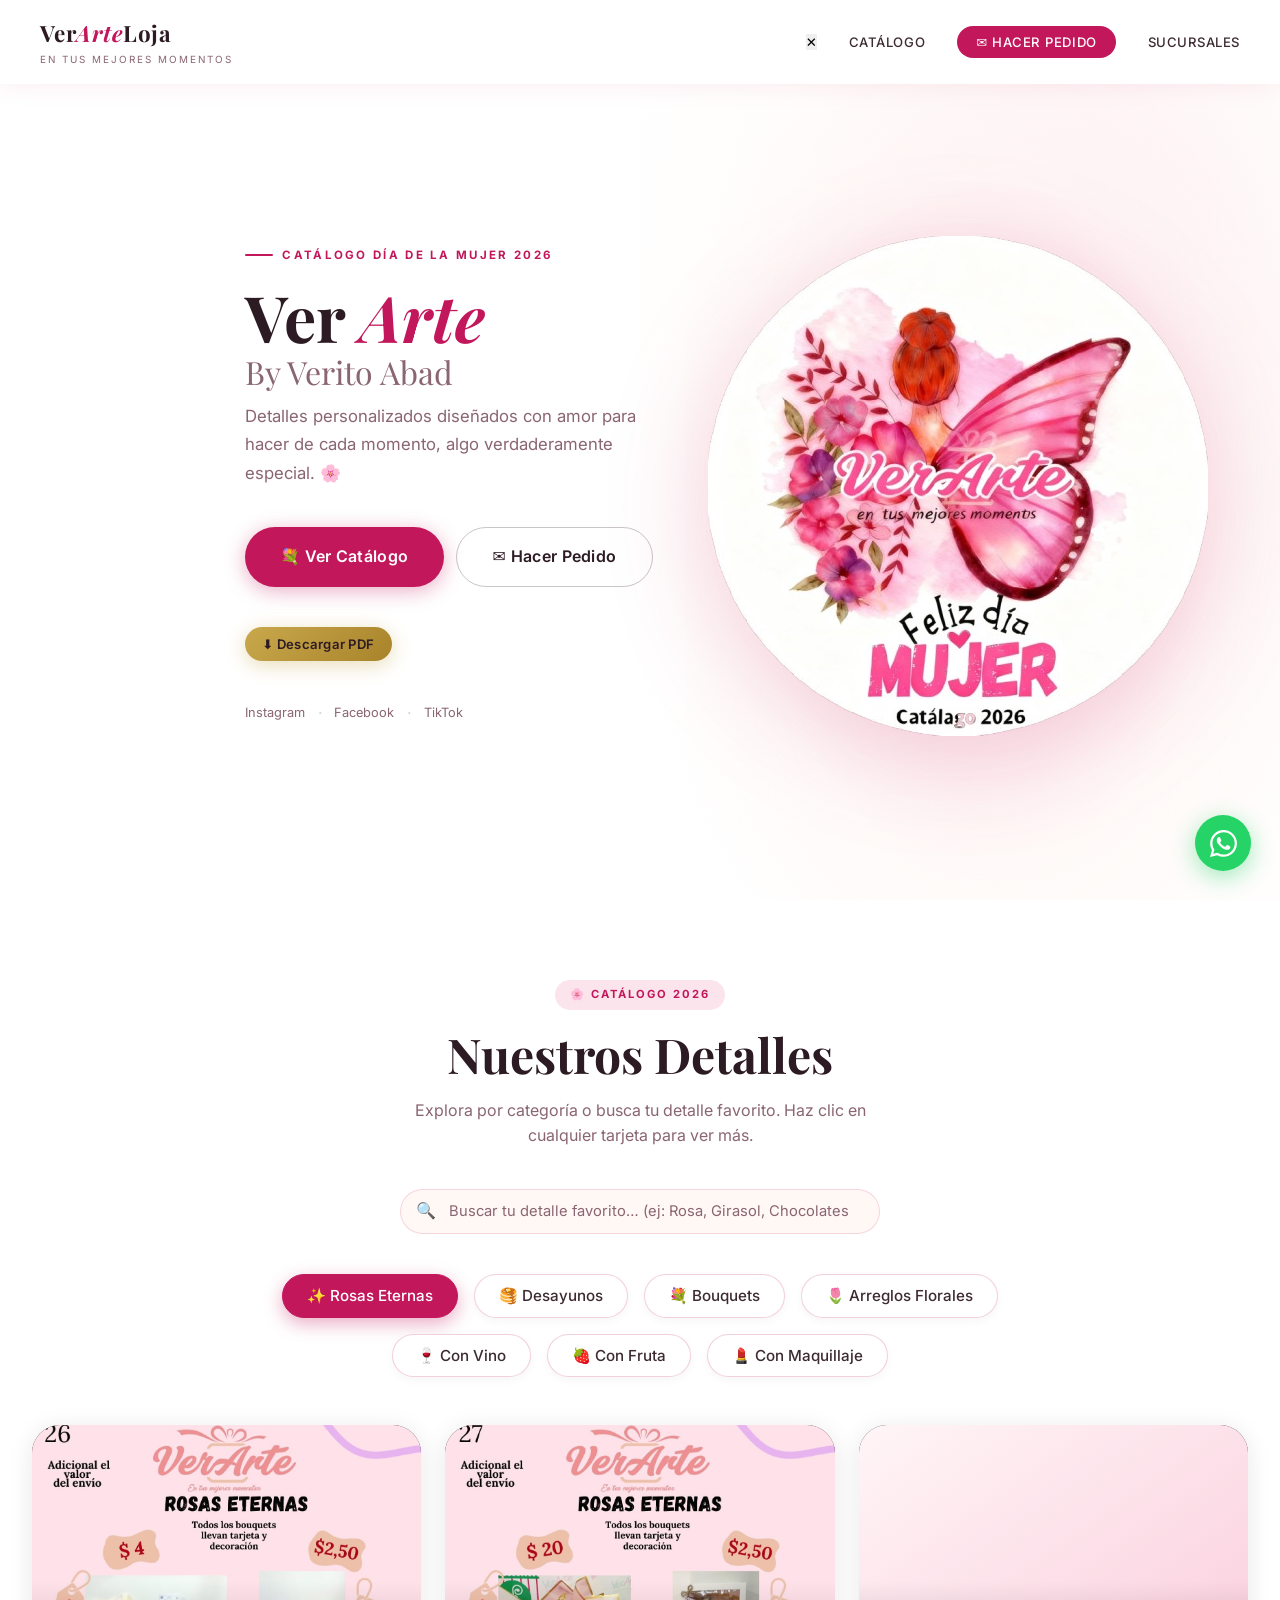
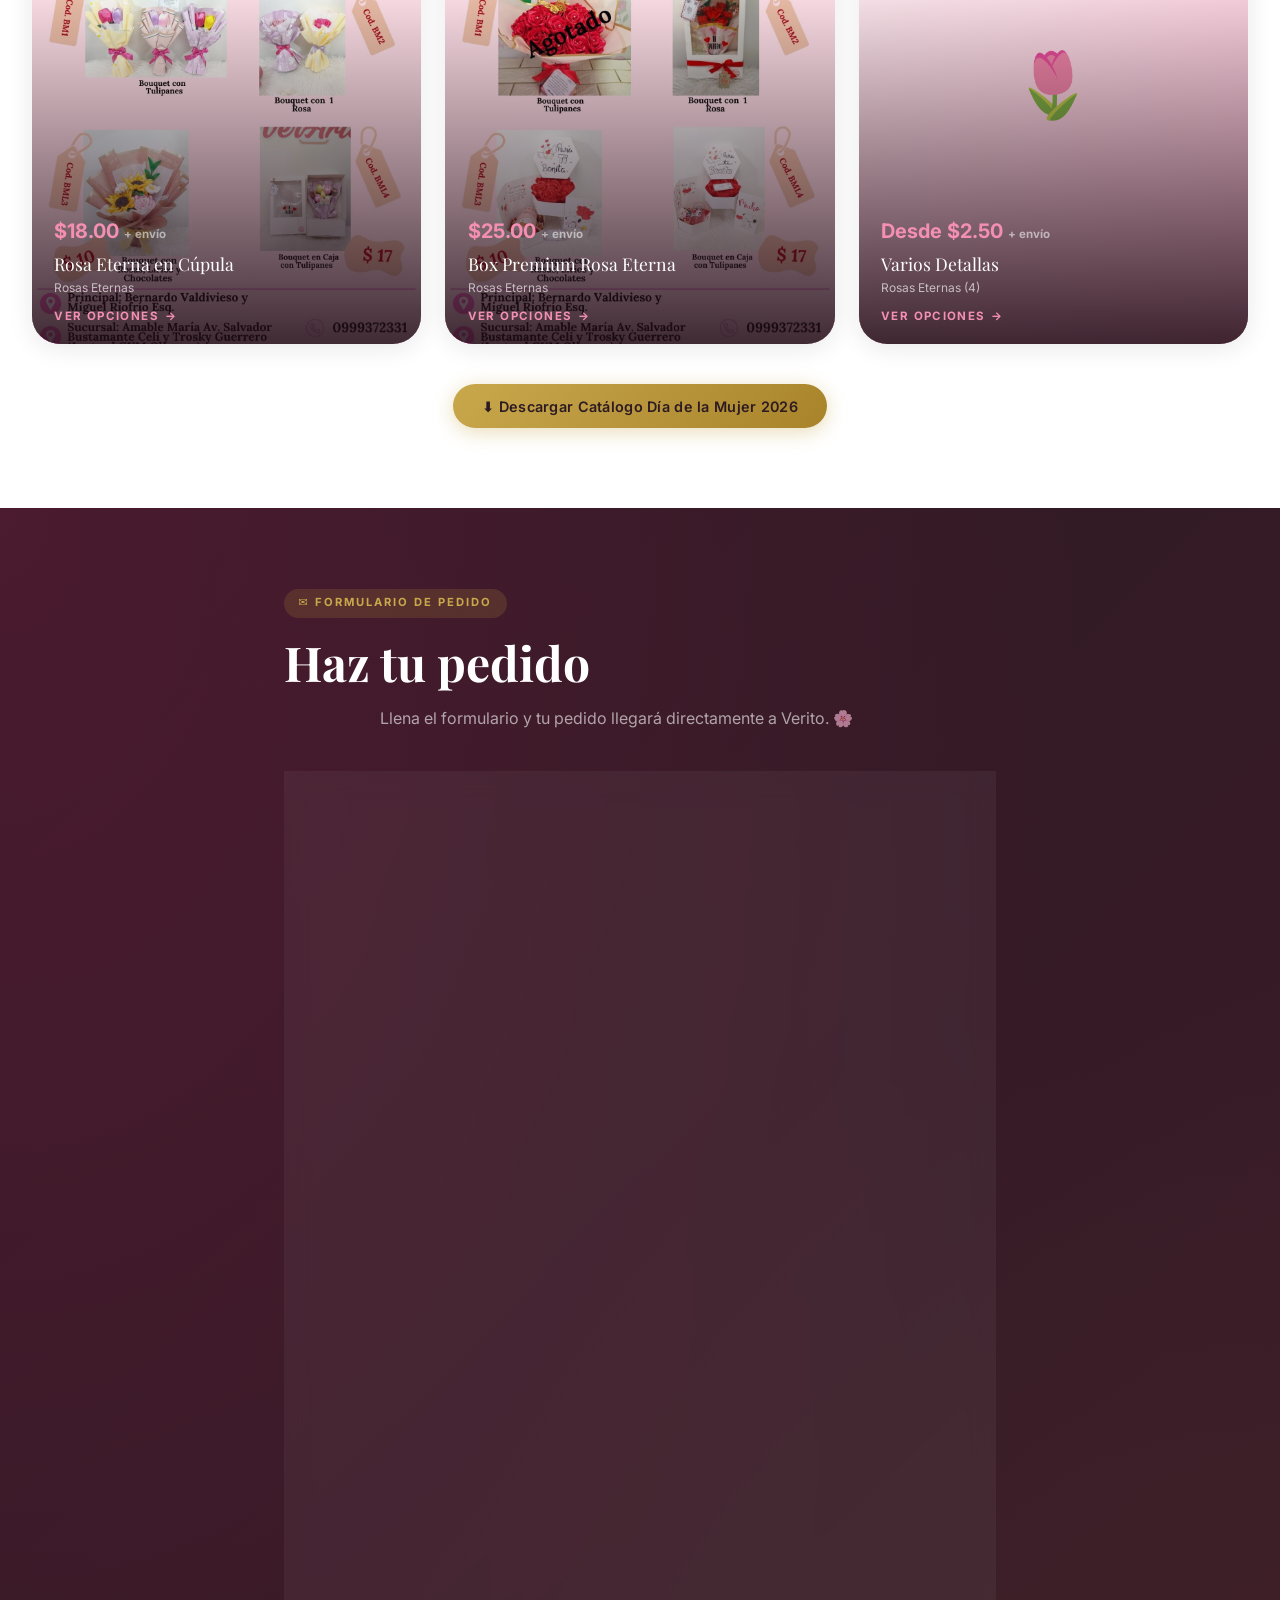
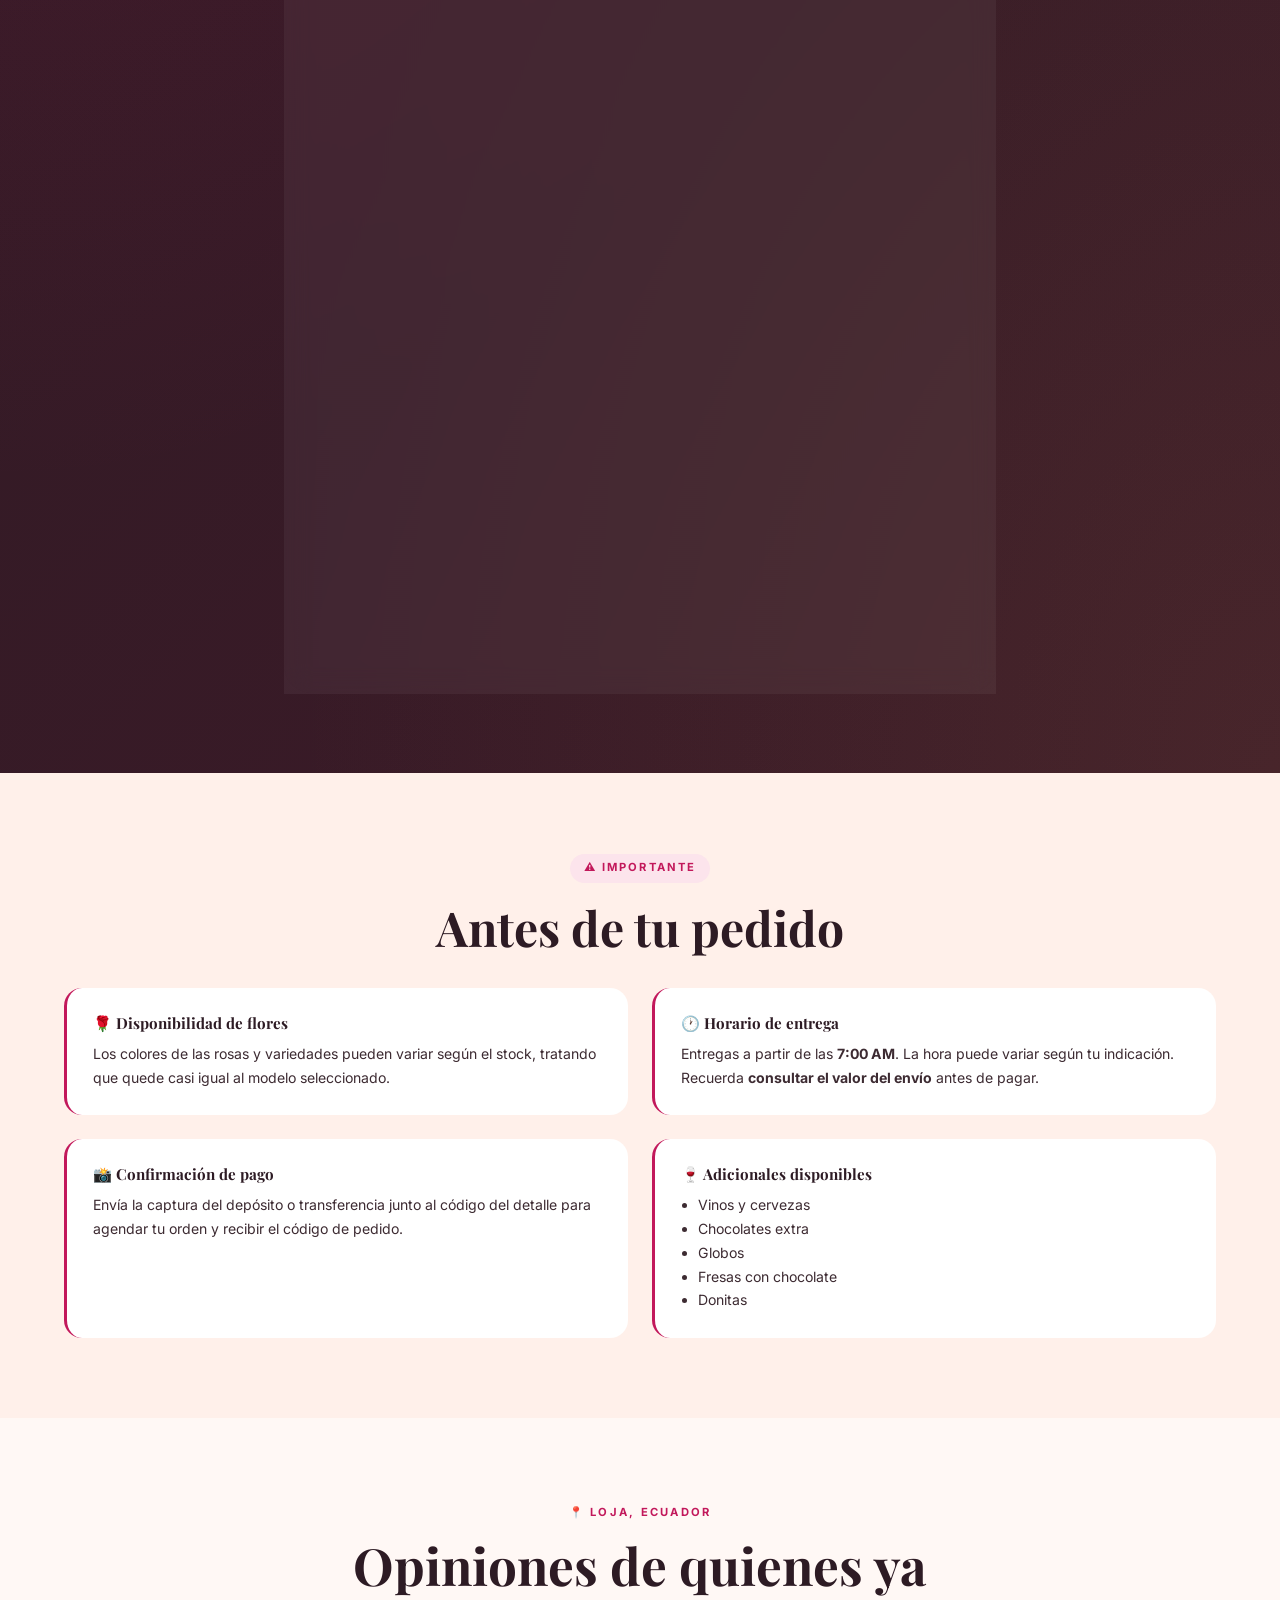
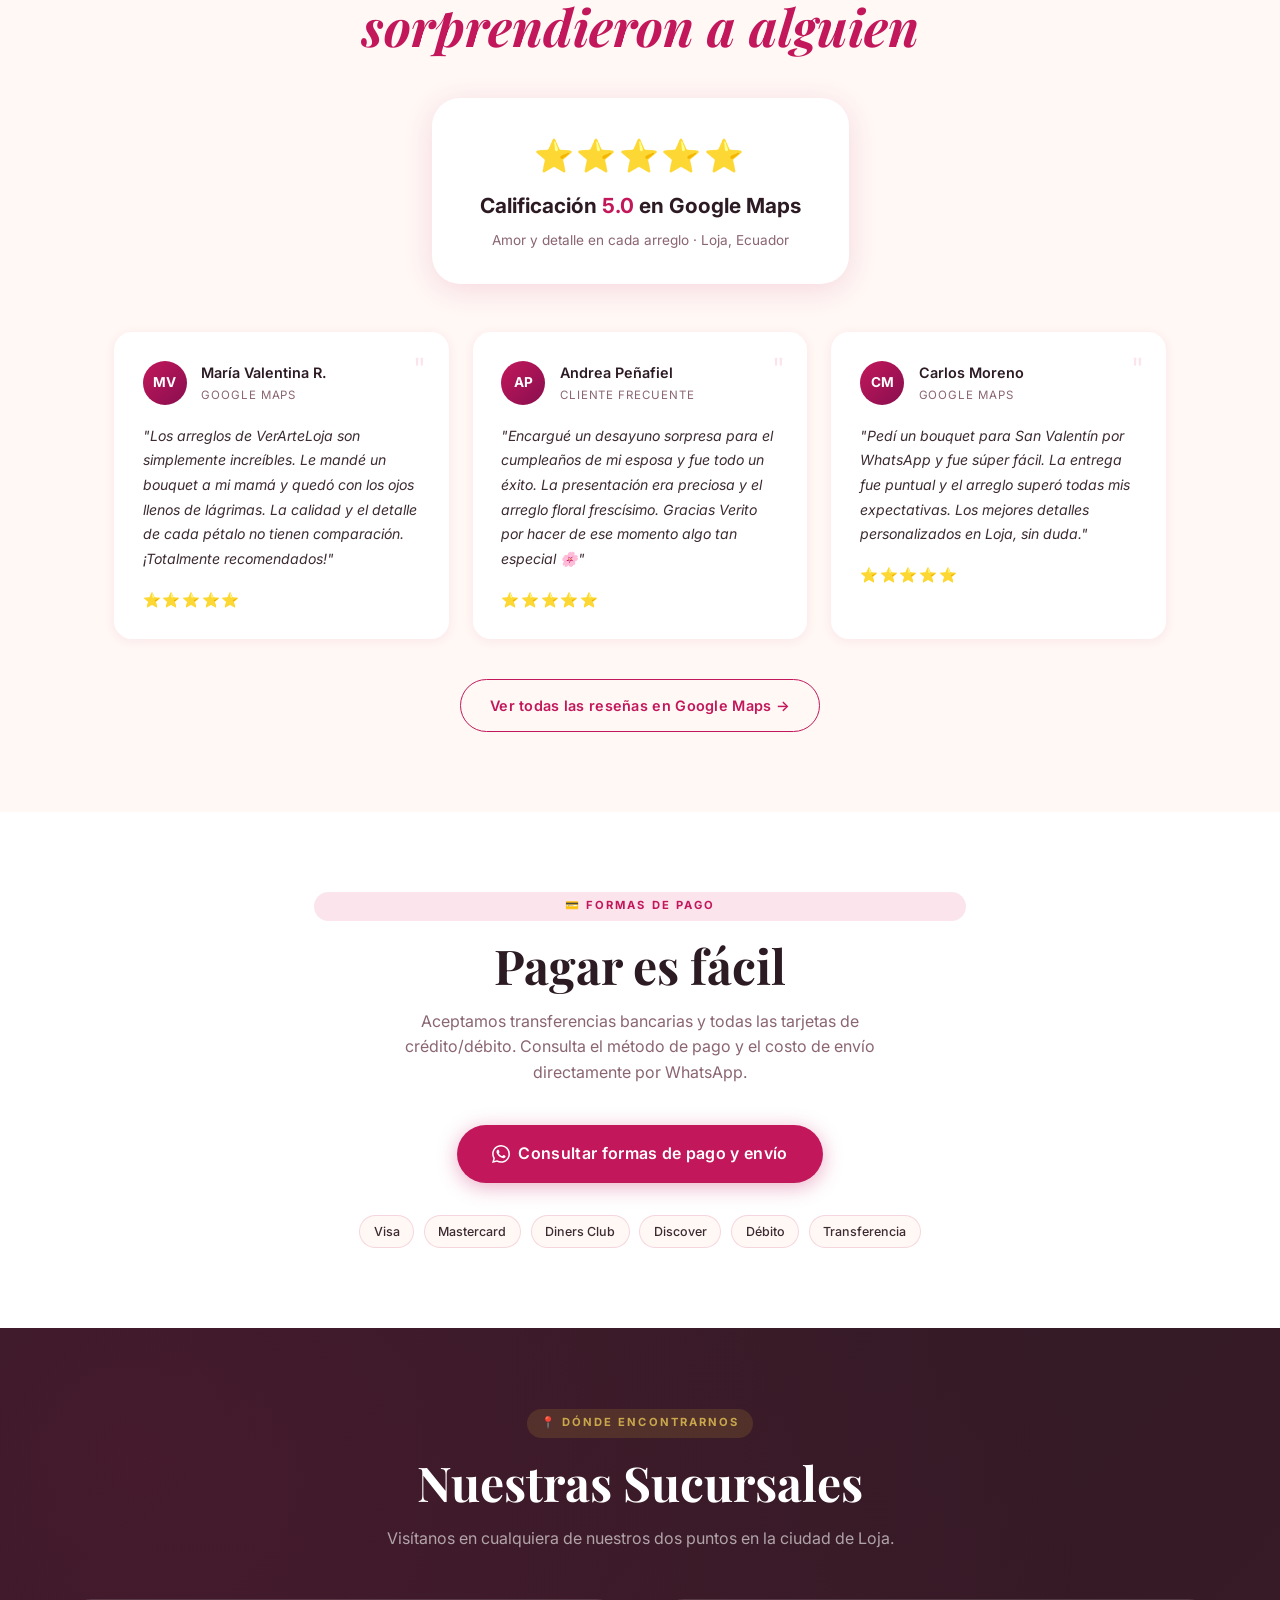
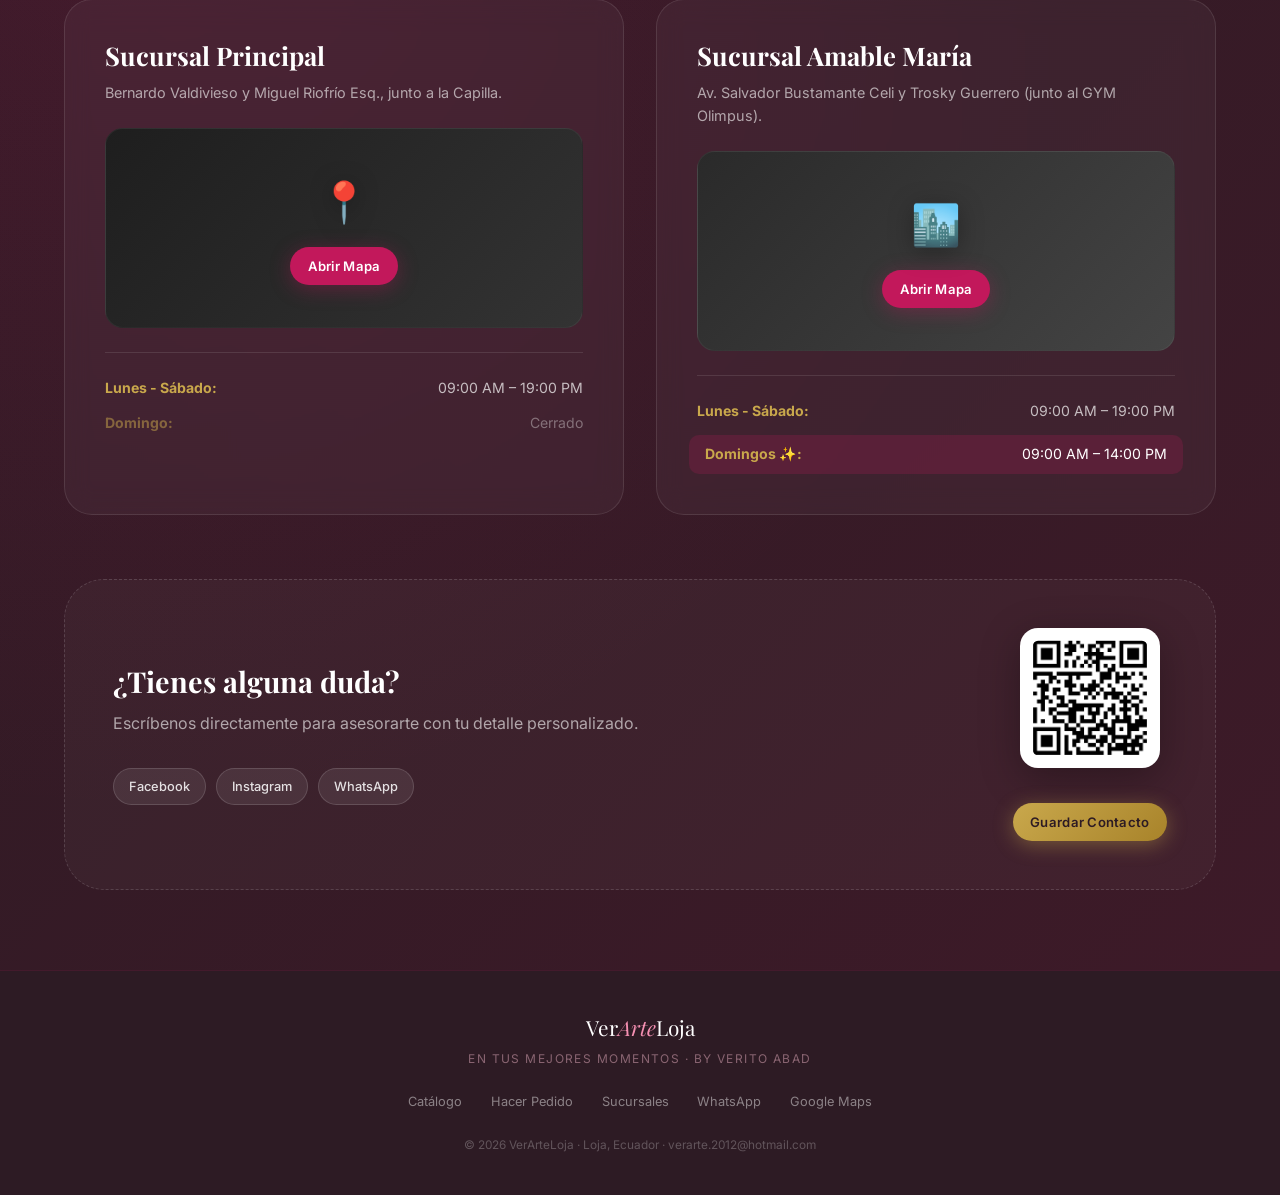
==== commit be4b4be6: "Fix Page 26 product prices and metadata; implement map styles correctly" ====
--- a/index.html
+++ b/index.html
@@ -35,6 +35,10 @@
   <link
     href="https://fonts.googleapis.com/css2?family=Playfair+Display:ital,wght@0,400;0,600;0,700;1,400&family=Inter:wght@300;400;500;600&display=swap"
     rel="stylesheet">
+  <link rel="stylesheet" href="https://unpkg.com/leaflet@1.9.4/dist/leaflet.css"
+    integrity="sha256-p4NxAoJBhIIN+hmNHrzRCf9tD/miZyoHS5obTRR9BMY=" crossorigin="" />
+  <script src="https://unpkg.com/leaflet@1.9.4/dist/leaflet.js"
+    integrity="sha256-20nQCchB9co0qIjJZRGuk2/Z9VM+kNiyxNV1lvTlZBo=" crossorigin=""></script>
   <link rel="stylesheet" href="style.css">
 </head>
 
@@ -197,13 +201,30 @@
             <input id="f-referencia" class="form-control" type="text" placeholder="Ej: junto al parque…">
           </div>
           <div class="form-group">
-            <label class="form-label" for="f-distancia">8. Distancia km (entre 0 y 15) <sup>*</sup></label>
-            <div style="display:flex;gap:.5rem;align-items:center;">
-              <input id="f-distancia" class="form-control" type="number" step="0.1" min="0" max="15"
-                placeholder="Ej: 1.5" required>
-              <div id="shipping-result"
-                style="white-space:nowrap;font-weight:700;color:var(--gold);font-size:.85rem;min-width:90px;">
-                Envío: $0.00
+            <label class="form-label" for="f-distancia">8. Cálculo de Envío <sup>*</sup></label>
+            <div style="display:flex;flex-direction:column;gap:.7rem;">
+              <div style="display:flex;gap:.5rem;align-items:center;">
+                <input id="f-distancia" class="form-control" type="number" step="0.1" min="0" max="18"
+                  placeholder="Escriba o use el mapa" required>
+                <div id="shipping-result"
+                  style="white-space:nowrap;font-weight:700;color:var(--gold);font-size:.9rem;min-width:100px;text-align:right;">
+                  Envío: $0.00
+                </div>
+              </div>
+
+              <div style="display:flex;gap:.5rem;">
+                <button type="button" id="btn-gps" class="btn btn-outline-gold btn-sm" style="flex:1">📍 GPS
+                  actual</button>
+                <button type="button" id="btn-map" class="btn btn-outline-gold btn-sm" style="flex:1">🗺️ Mapa</button>
+              </div>
+
+              <div id="map-container"
+                style="height:0;overflow:hidden;transition:all 0.4s ease;border-radius:var(--r-sm);border:1px solid rgba(255,255,255,0.1);">
+                <div id="delivery-map" style="height:280px;width:100%;"></div>
+                <p
+                  style="font-size:0.7rem;color:var(--gold);padding:0.5rem;text-align:center;background:rgba(0,0,0,0.4);">
+                  Toca tu ubicación en el mapa para calcular el envío automáticamente.
+                </p>
               </div>
             </div>
           </div>
--- a/style.css
+++ b/style.css
@@ -1348,6 +1348,7 @@
   transform: scale(1.1) translateY(-3px);
   box-shadow: 0 10px 35px rgba(37, 211, 102, .55);
 }
+
 
 .wa-tooltip {
   position: absolute;
@@ -1713,4 +1714,50 @@
   .contact-qr {
     order: -1;
   }
-}+}
+/* --- LOCATION MAP STYLES --- */
+#map-container {
+  background: rgba(0, 0, 0, 0.2);
+  box-shadow: inset 0 0 20px rgba(0, 0, 0, 0.3);
+}
+
+.btn-outline-gold {
+  background: transparent;
+  border: 1px solid var(--gold);
+  color: var(--gold);
+  font-size: 0.75rem;
+  padding: 0.5rem;
+  border-radius: var(--r-sm);
+  cursor: pointer;
+  transition: all 0.2s;
+  display: flex;
+  align-items: center;
+  justify-content: center;
+  gap: 0.4rem;
+}
+
+.btn-outline-gold:hover {
+  background: rgba(212, 175, 55, 0.1);
+  transform: translateY(-1px);
+}
+
+@keyframes resultPulse {
+  0% { transform: scale(1); color: var(--gold); }
+  50% { transform: scale(1.1); color: var(--rose-light); }
+  100% { transform: scale(1); color: var(--gold); }
+}
+
+.pulse {
+  animation: resultPulse 0.5s ease-out;
+}
+
+.leaflet-container {
+  font-family: var(--f-main) !important;
+  z-index: 10 !important;
+}
+
+.leaflet-popup-content-wrapper,
+.leaflet-popup-tip {
+  background: var(--dark) !important;
+  color: var(--white) !important;
+}
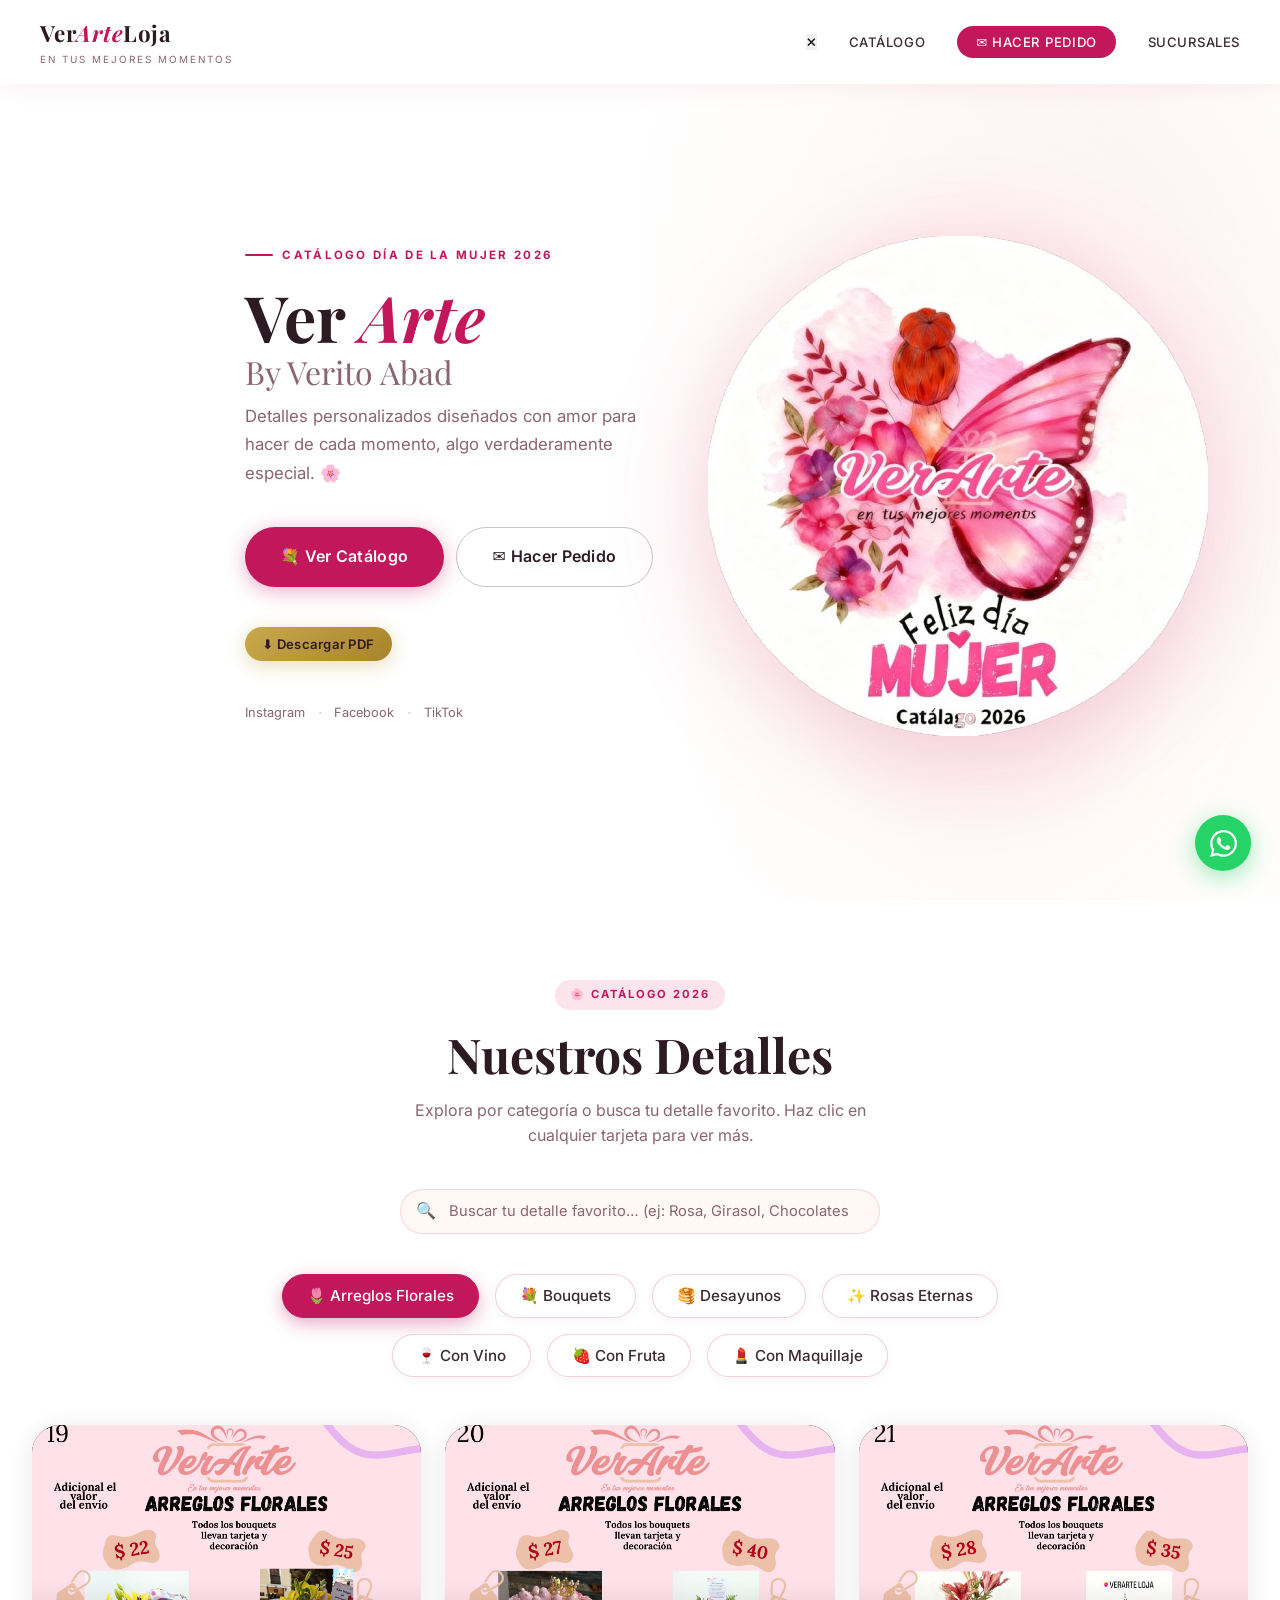
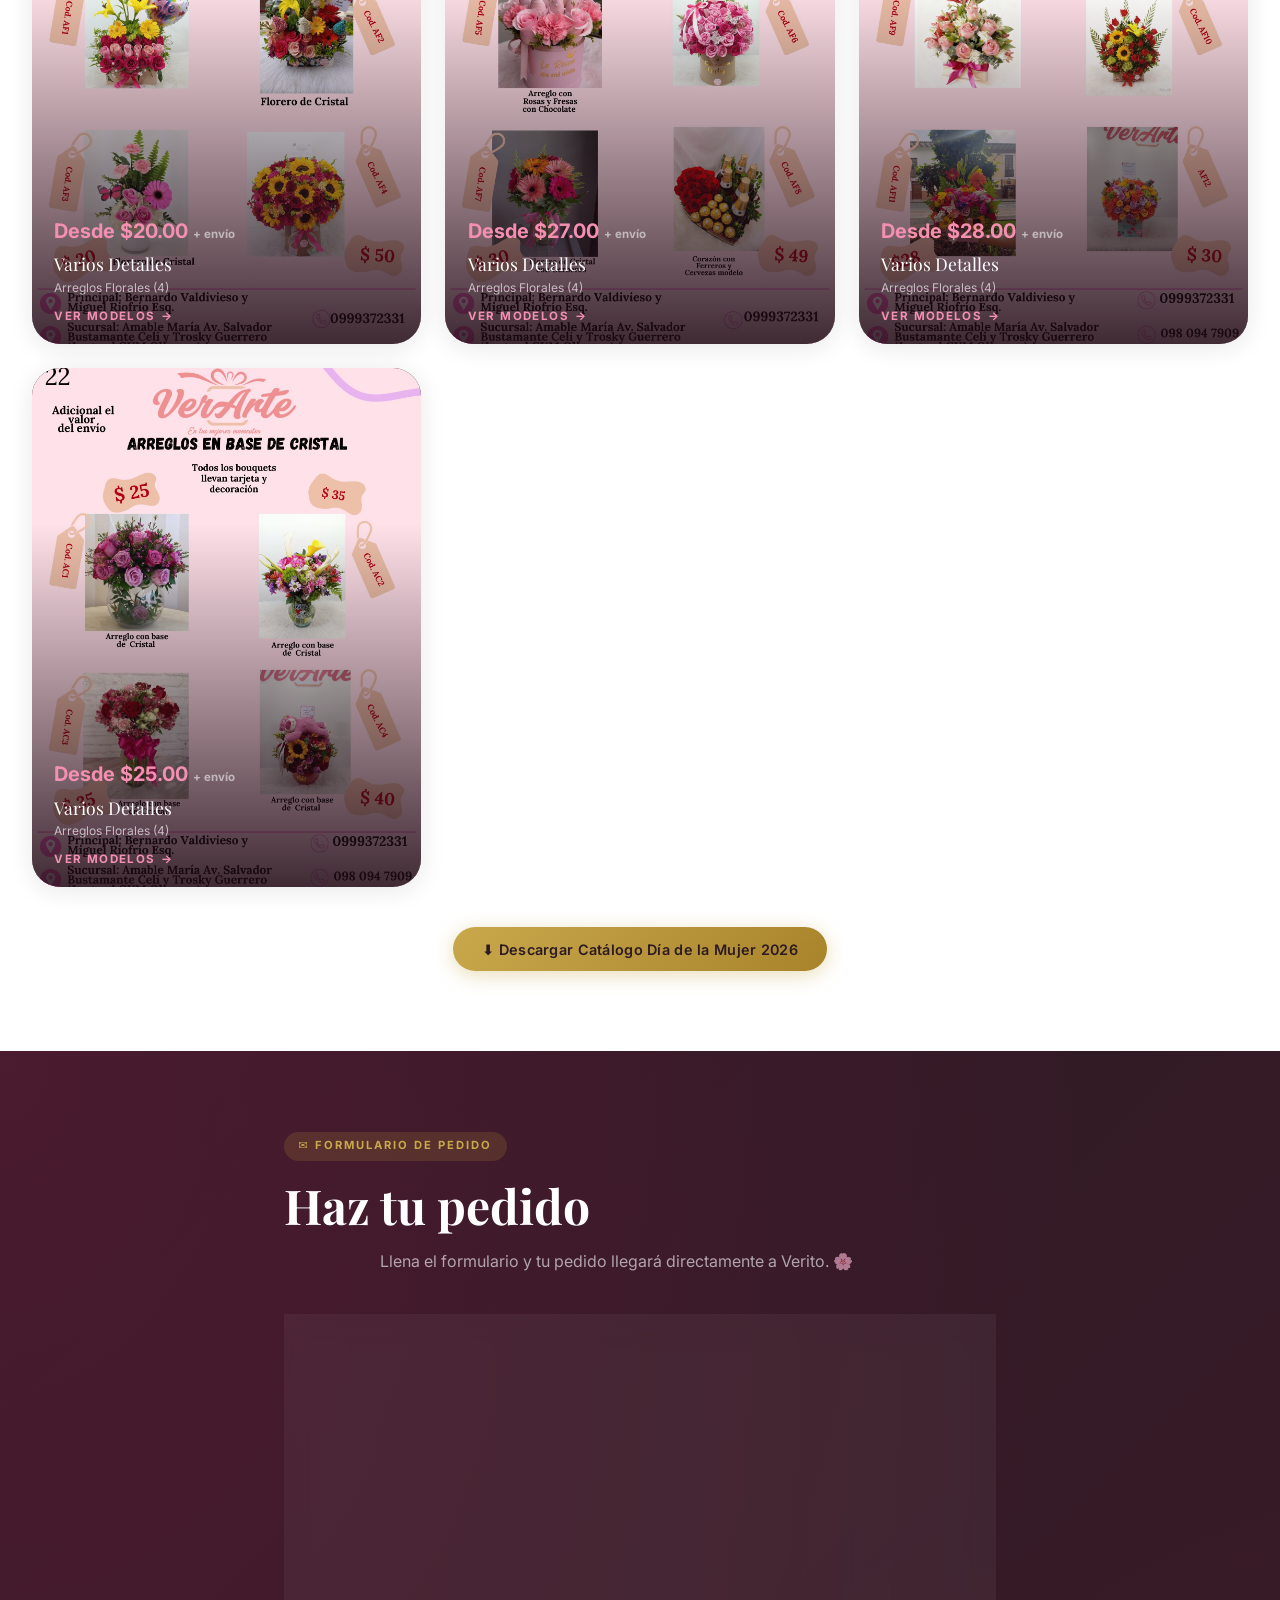
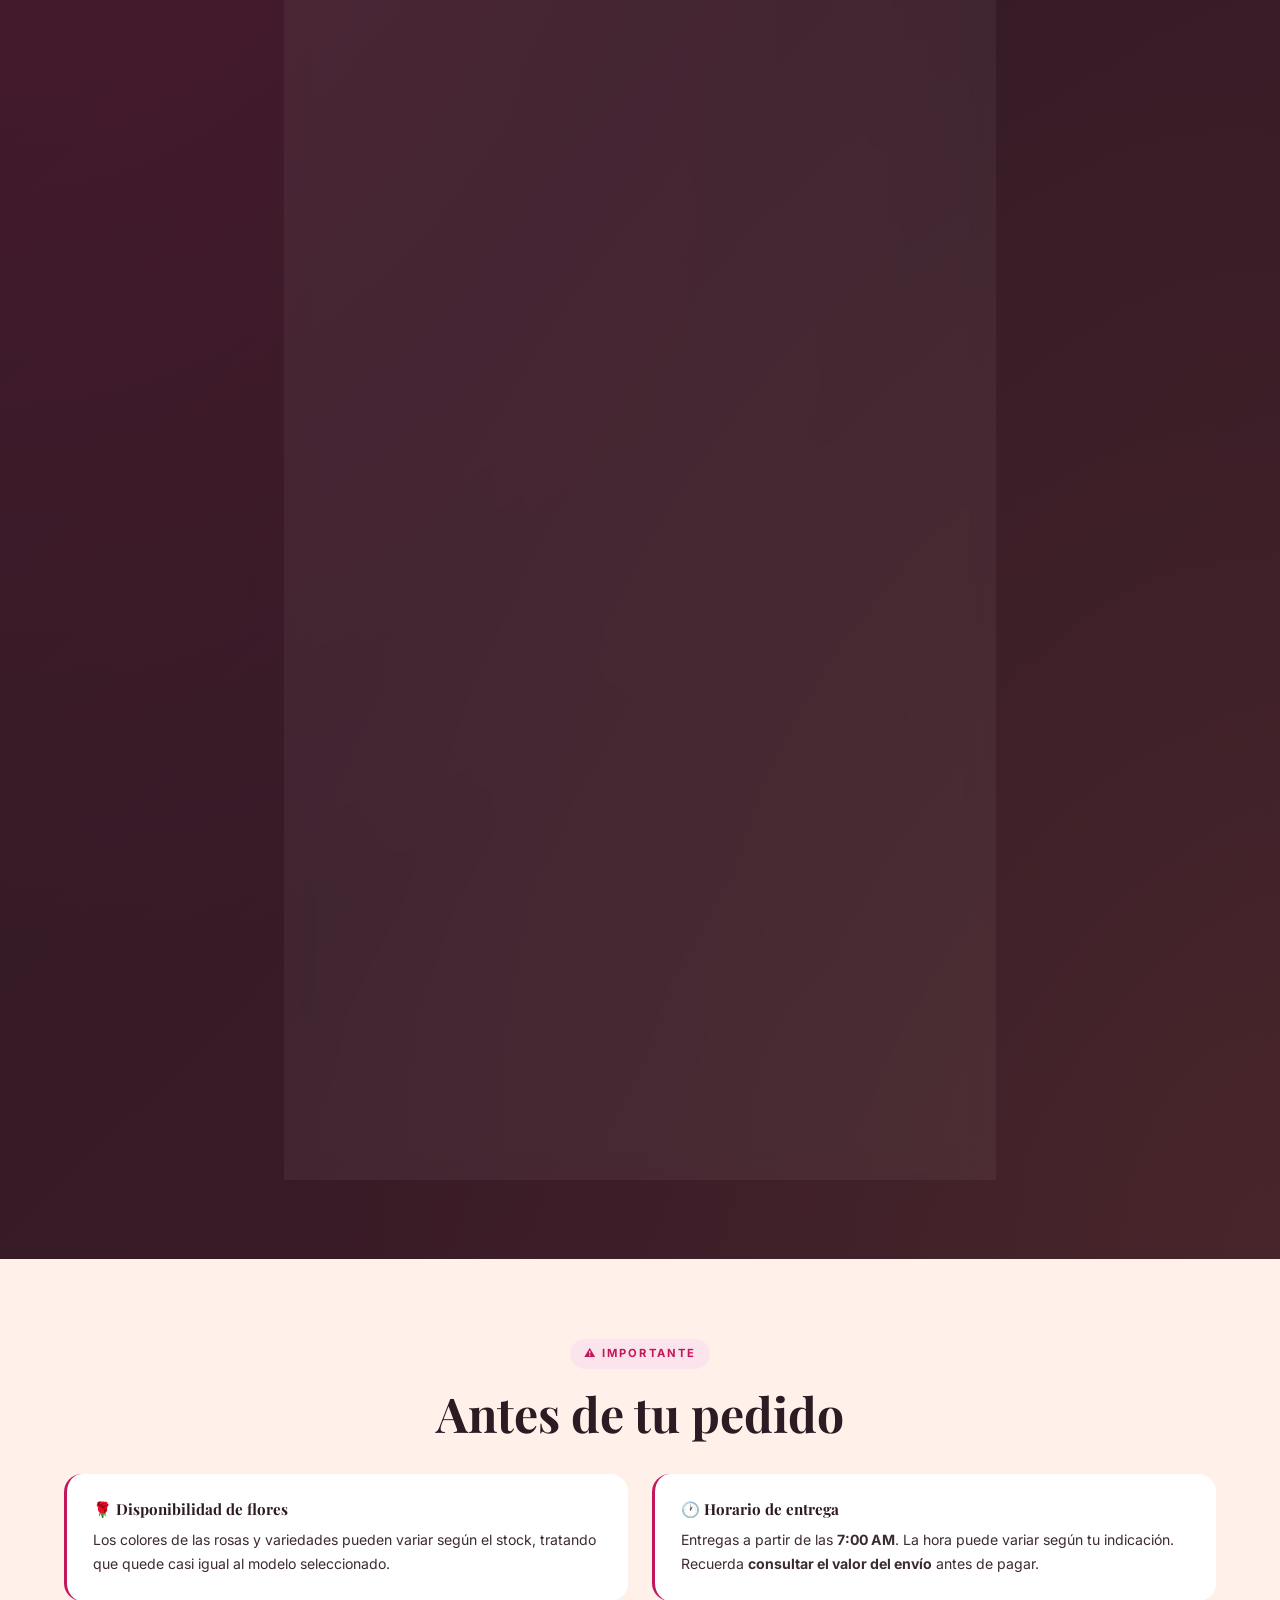
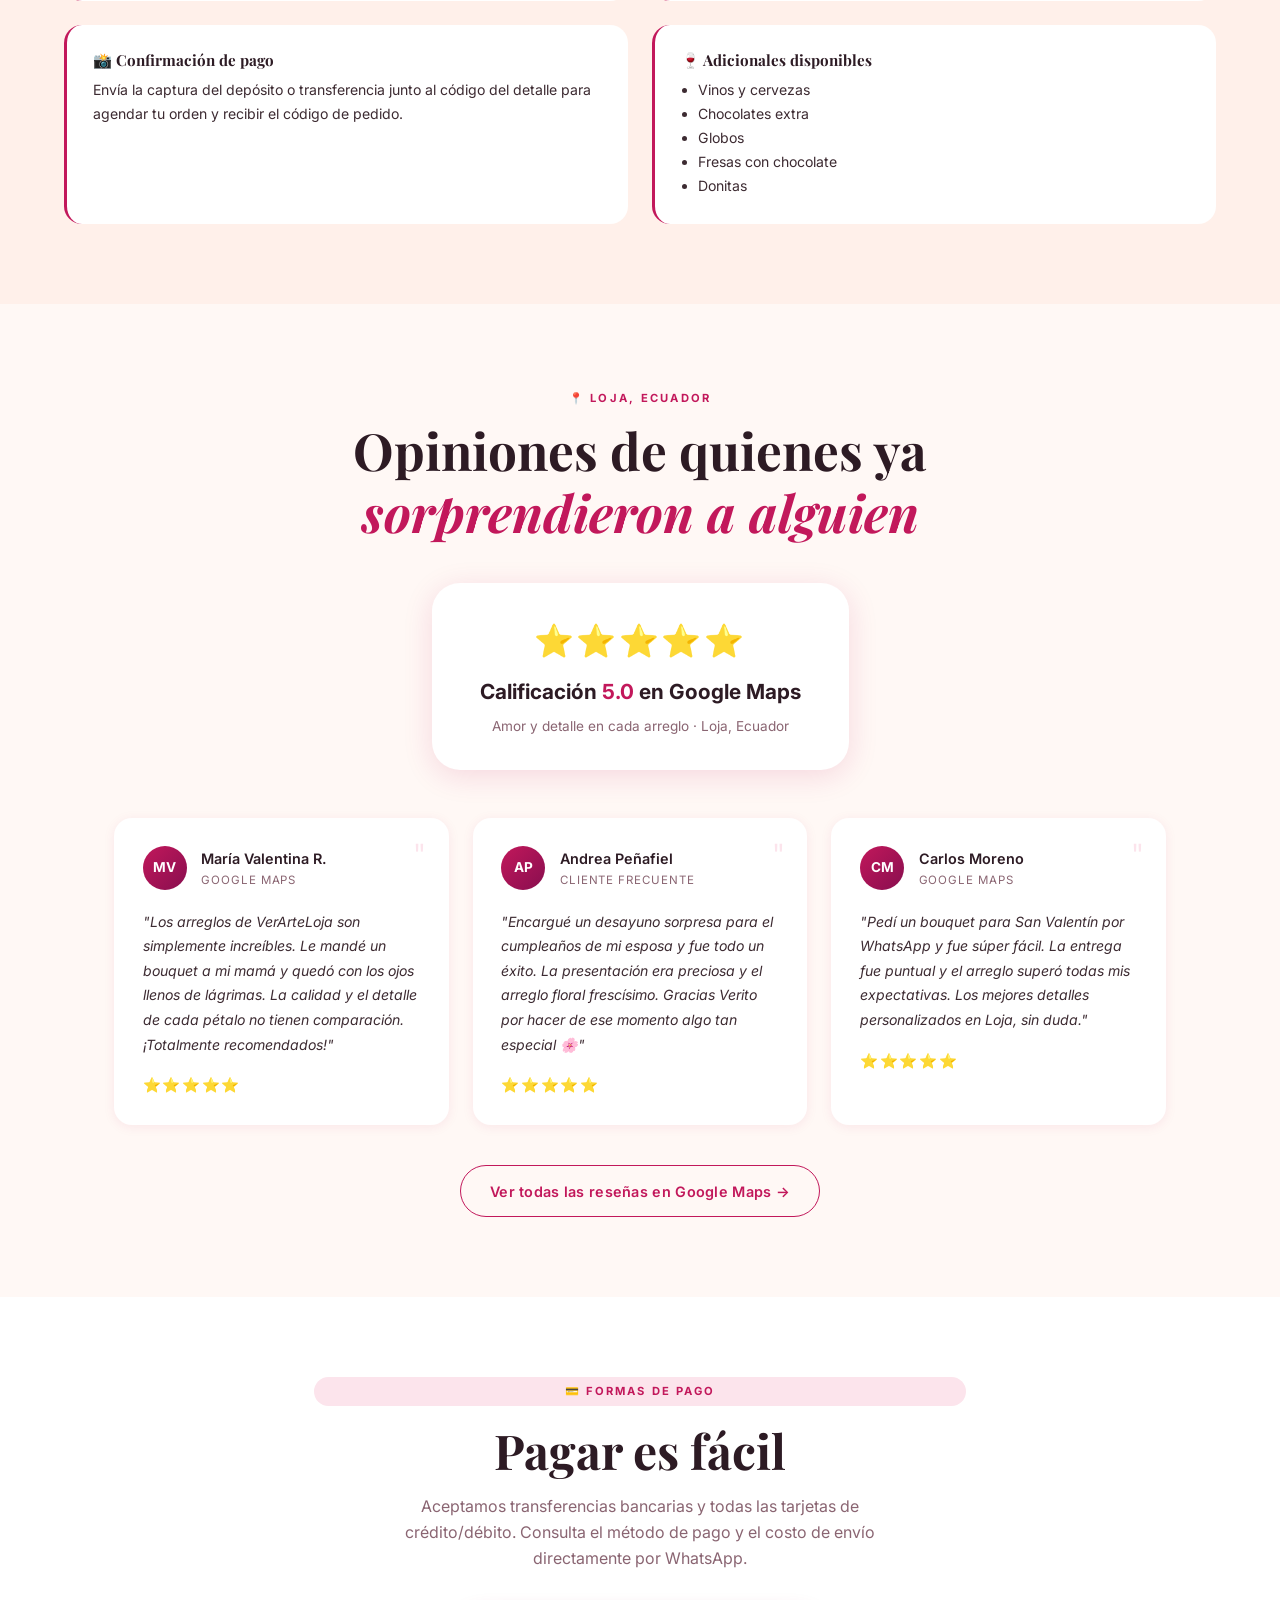
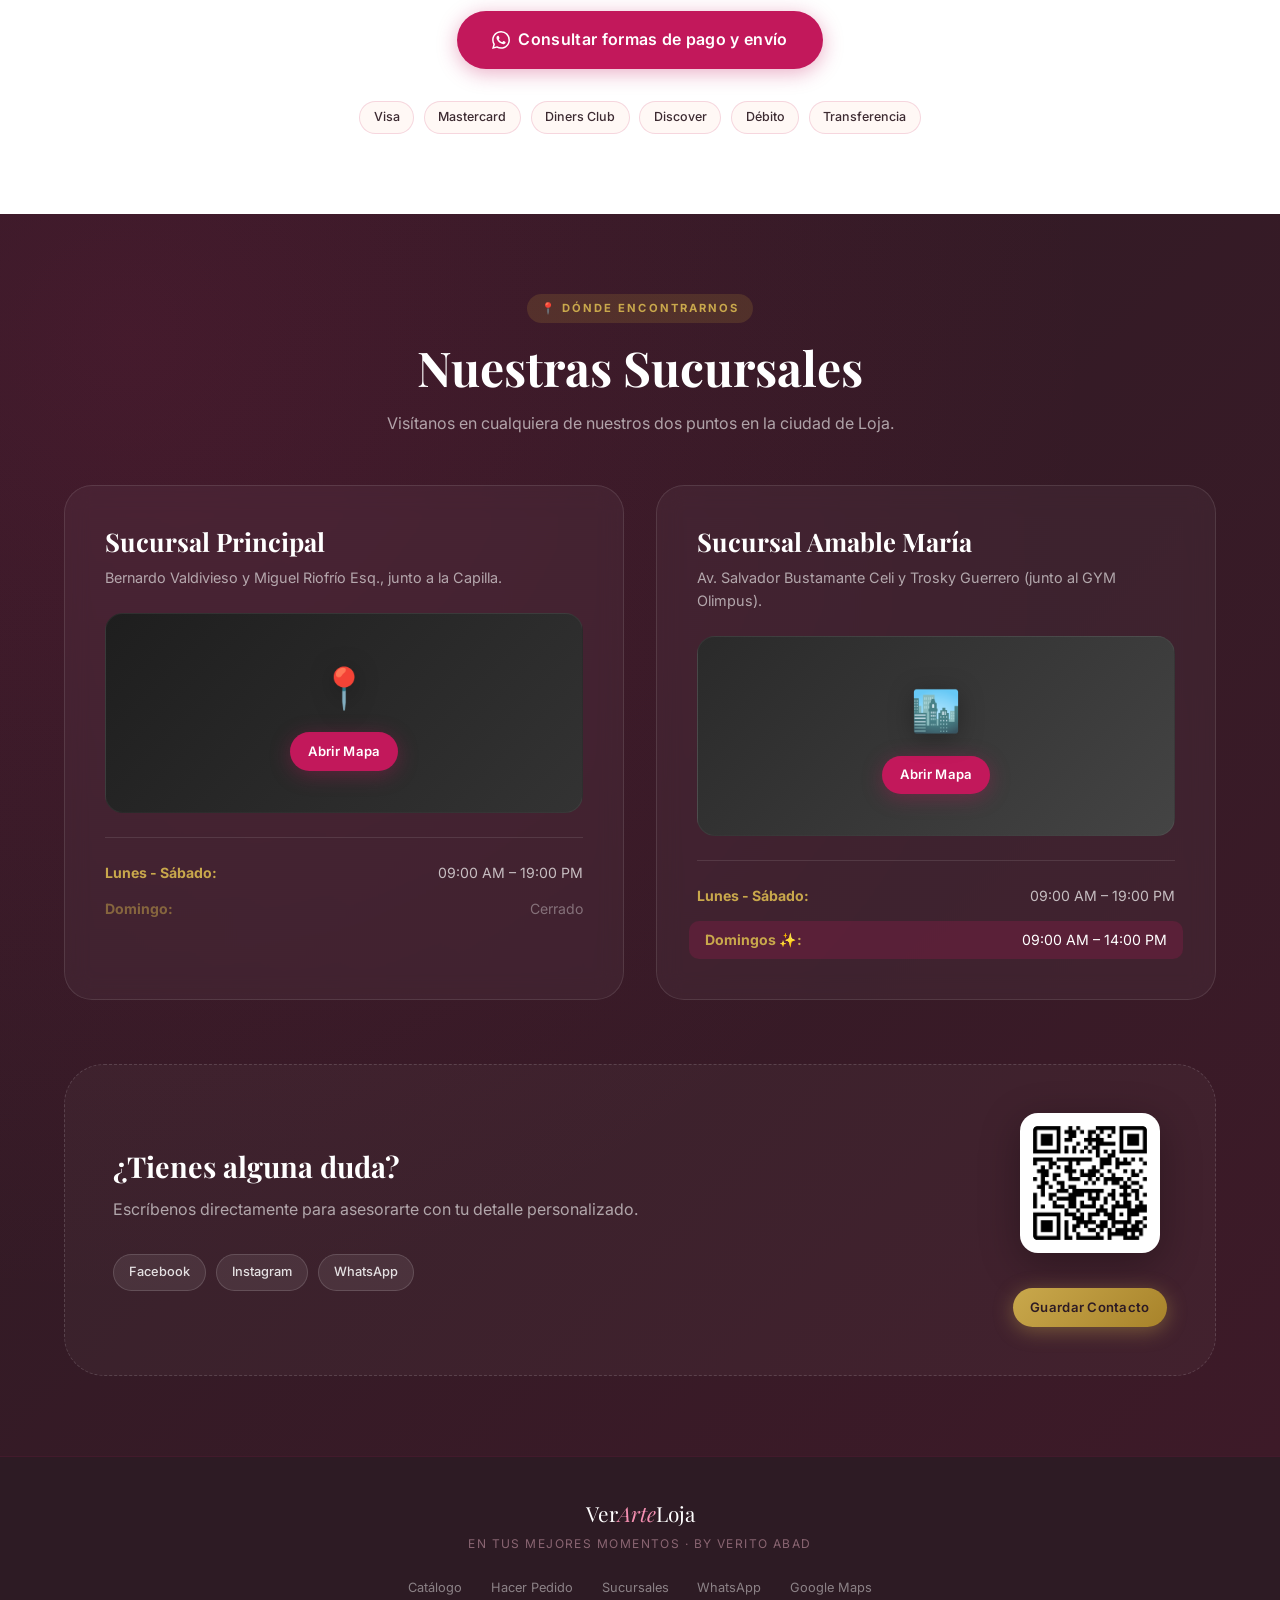
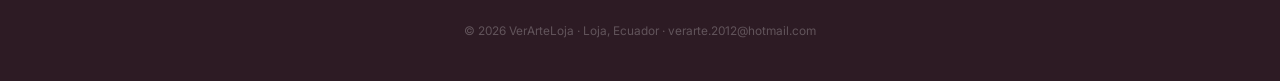
==== commit 19b0e4f1: "Reorder categories: Arreglos Florales first; remove GPS and Map tools for manual shipping calculatio" ====
--- a/index.html
+++ b/index.html
@@ -35,10 +35,6 @@
   <link
     href="https://fonts.googleapis.com/css2?family=Playfair+Display:ital,wght@0,400;0,600;0,700;1,400&family=Inter:wght@300;400;500;600&display=swap"
     rel="stylesheet">
-  <link rel="stylesheet" href="https://unpkg.com/leaflet@1.9.4/dist/leaflet.css"
-    integrity="sha256-p4NxAoJBhIIN+hmNHrzRCf9tD/miZyoHS5obTRR9BMY=" crossorigin="" />
-  <script src="https://unpkg.com/leaflet@1.9.4/dist/leaflet.js"
-    integrity="sha256-20nQCchB9co0qIjJZRGuk2/Z9VM+kNiyxNV1lvTlZBo=" crossorigin=""></script>
   <link rel="stylesheet" href="style.css">
 </head>
 
@@ -201,30 +197,13 @@
             <input id="f-referencia" class="form-control" type="text" placeholder="Ej: junto al parque…">
           </div>
           <div class="form-group">
-            <label class="form-label" for="f-distancia">8. Cálculo de Envío <sup>*</sup></label>
-            <div style="display:flex;flex-direction:column;gap:.7rem;">
-              <div style="display:flex;gap:.5rem;align-items:center;">
-                <input id="f-distancia" class="form-control" type="number" step="0.1" min="0" max="18"
-                  placeholder="Escriba o use el mapa" required>
-                <div id="shipping-result"
-                  style="white-space:nowrap;font-weight:700;color:var(--gold);font-size:.9rem;min-width:100px;text-align:right;">
-                  Envío: $0.00
-                </div>
-              </div>
-
-              <div style="display:flex;gap:.5rem;">
-                <button type="button" id="btn-gps" class="btn btn-outline-gold btn-sm" style="flex:1">📍 GPS
-                  actual</button>
-                <button type="button" id="btn-map" class="btn btn-outline-gold btn-sm" style="flex:1">🗺️ Mapa</button>
-              </div>
-
-              <div id="map-container"
-                style="height:0;overflow:hidden;transition:all 0.4s ease;border-radius:var(--r-sm);border:1px solid rgba(255,255,255,0.1);">
-                <div id="delivery-map" style="height:280px;width:100%;"></div>
-                <p
-                  style="font-size:0.7rem;color:var(--gold);padding:0.5rem;text-align:center;background:rgba(0,0,0,0.4);">
-                  Toca tu ubicación en el mapa para calcular el envío automáticamente.
-                </p>
+            <label class="form-label" for="f-distancia">8. Distancia km (entre 0 y 20) <sup>*</sup></label>
+            <div style="display:flex;gap:.5rem;align-items:center;">
+              <input id="f-distancia" class="form-control" type="number" step="0.1" min="0" max="20"
+                placeholder="Ej: 1.5" required>
+              <div id="shipping-result"
+                style="white-space:nowrap;font-weight:700;color:var(--gold);font-size:.85rem;min-width:90px;">
+                Envío: $0.00
               </div>
             </div>
           </div>
--- a/style.css
+++ b/style.css
@@ -1715,32 +1715,6 @@
     order: -1;
   }
 }
-/* --- LOCATION MAP STYLES --- */
-#map-container {
-  background: rgba(0, 0, 0, 0.2);
-  box-shadow: inset 0 0 20px rgba(0, 0, 0, 0.3);
-}
-
-.btn-outline-gold {
-  background: transparent;
-  border: 1px solid var(--gold);
-  color: var(--gold);
-  font-size: 0.75rem;
-  padding: 0.5rem;
-  border-radius: var(--r-sm);
-  cursor: pointer;
-  transition: all 0.2s;
-  display: flex;
-  align-items: center;
-  justify-content: center;
-  gap: 0.4rem;
-}
-
-.btn-outline-gold:hover {
-  background: rgba(212, 175, 55, 0.1);
-  transform: translateY(-1px);
-}
-
 @keyframes resultPulse {
   0% { transform: scale(1); color: var(--gold); }
   50% { transform: scale(1.1); color: var(--rose-light); }
@@ -1750,14 +1724,3 @@
 .pulse {
   animation: resultPulse 0.5s ease-out;
 }
-
-.leaflet-container {
-  font-family: var(--f-main) !important;
-  z-index: 10 !important;
-}
-
-.leaflet-popup-content-wrapper,
-.leaflet-popup-tip {
-  background: var(--dark) !important;
-  color: var(--white) !important;
-}
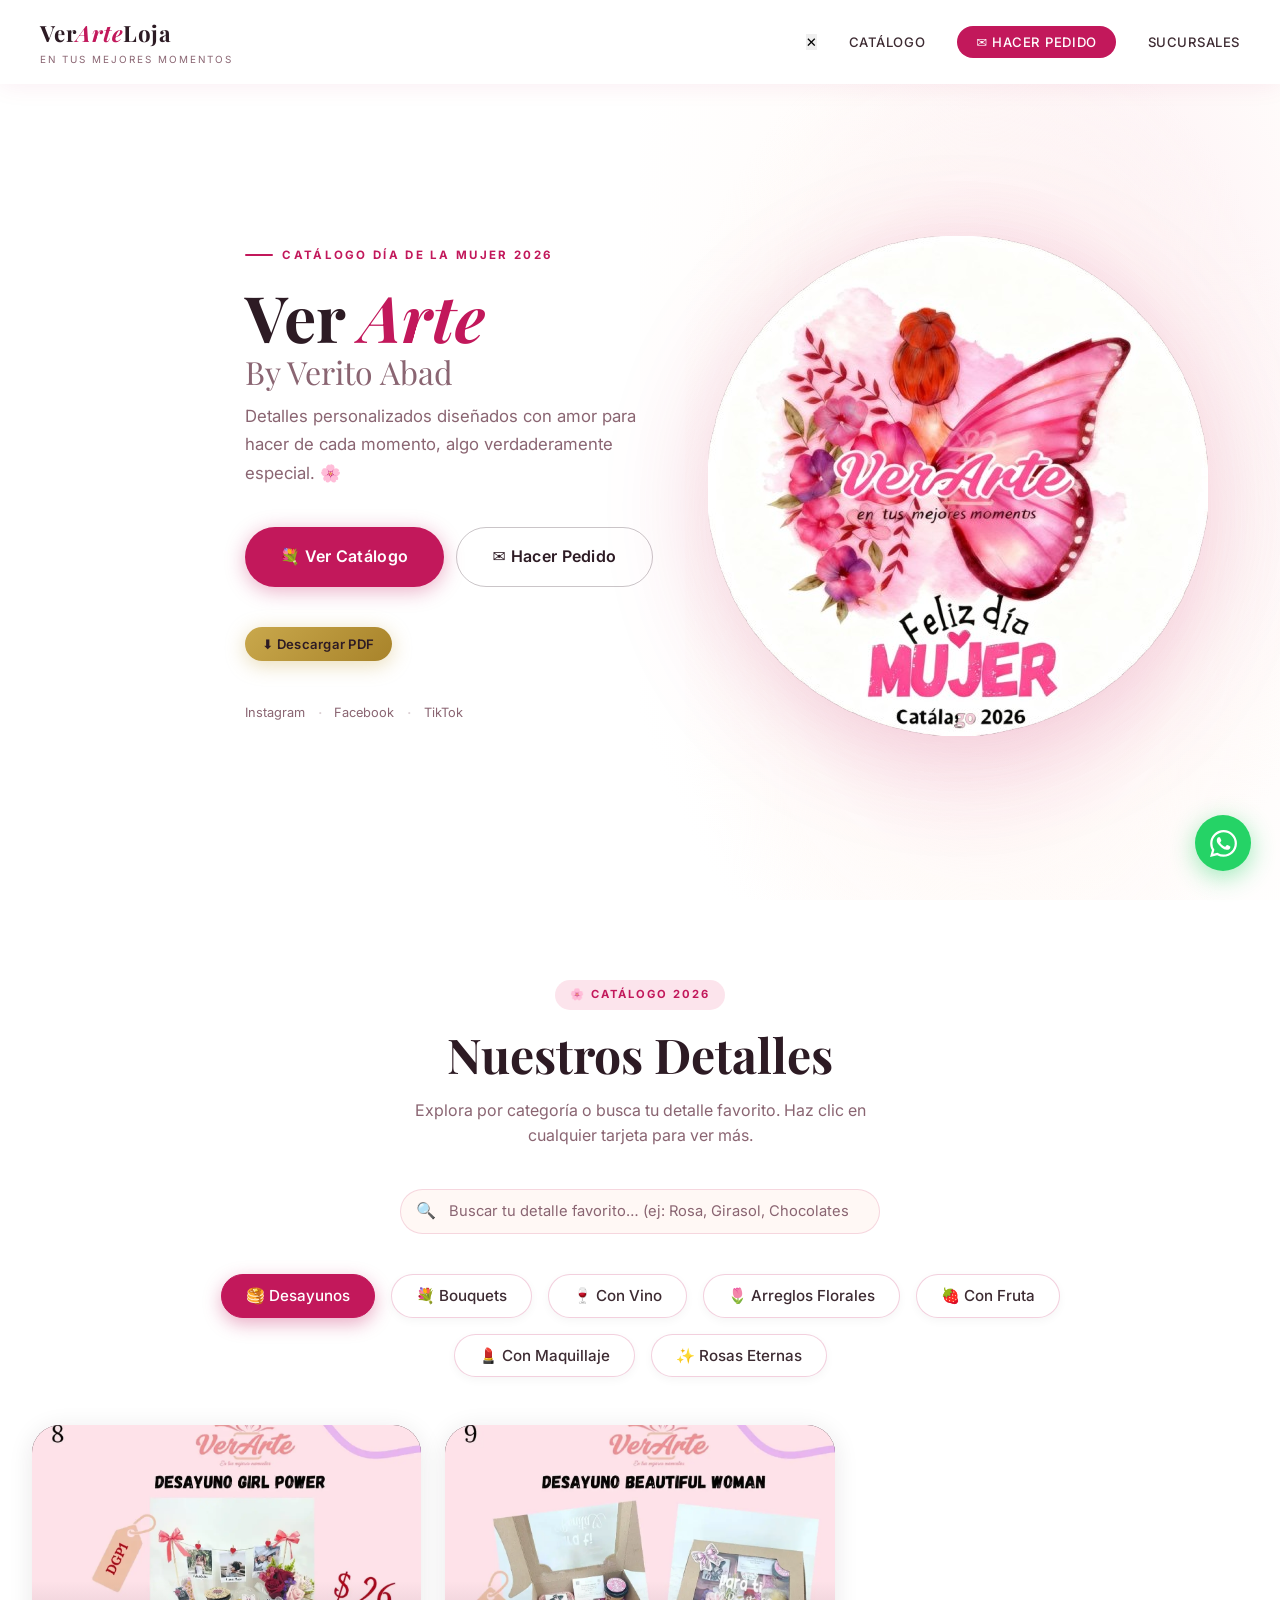
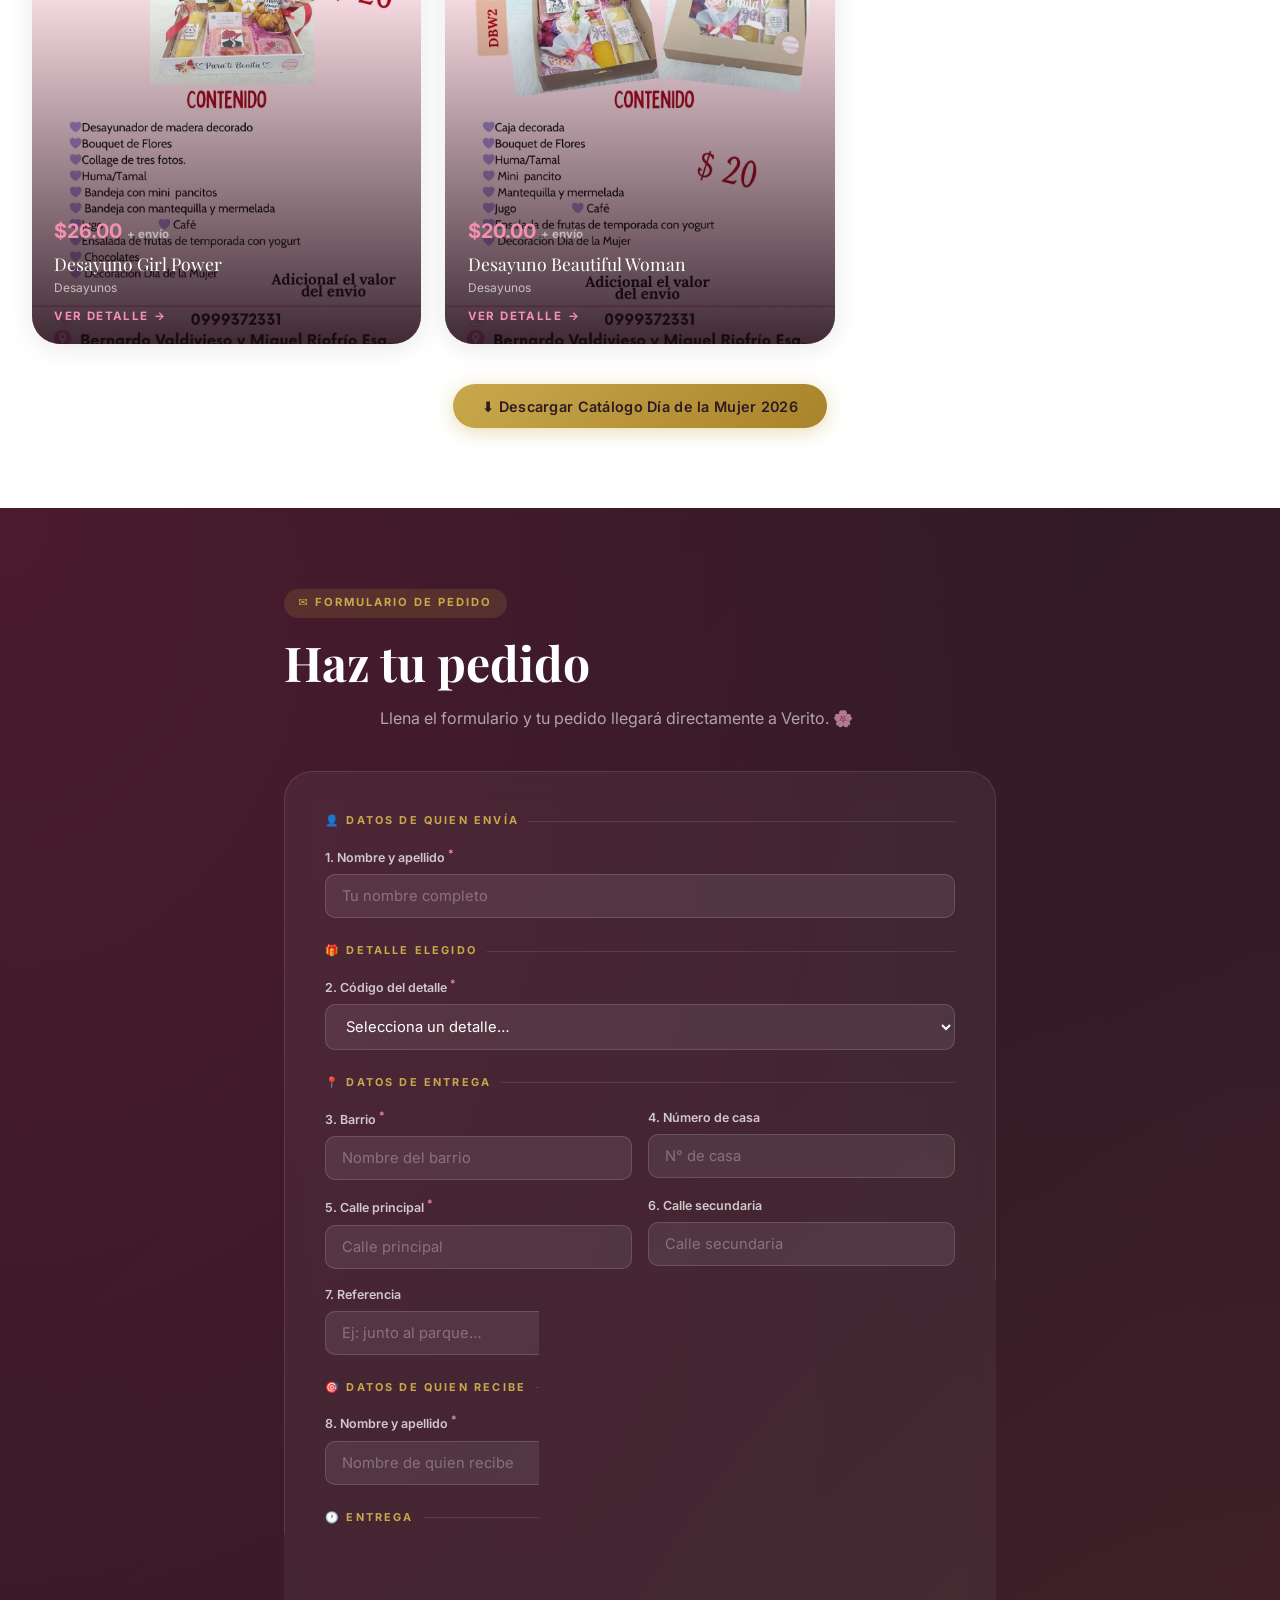
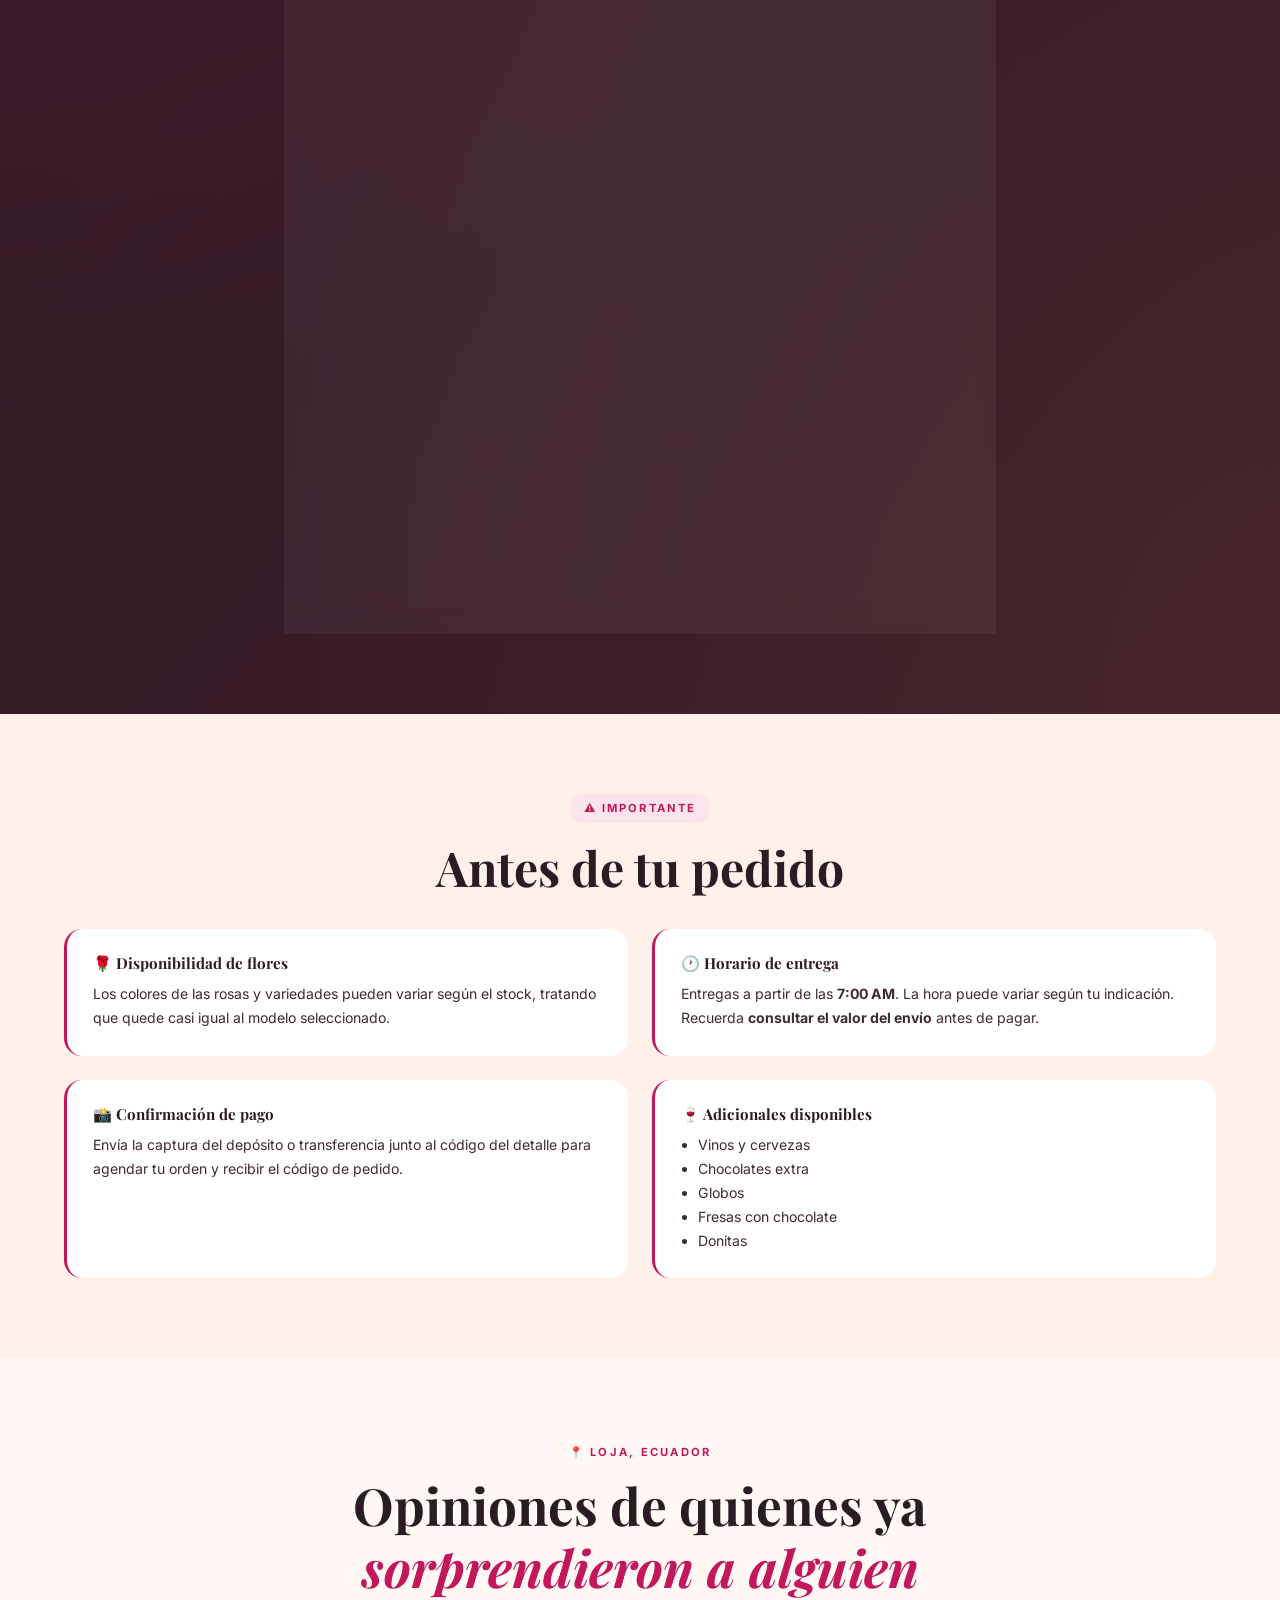
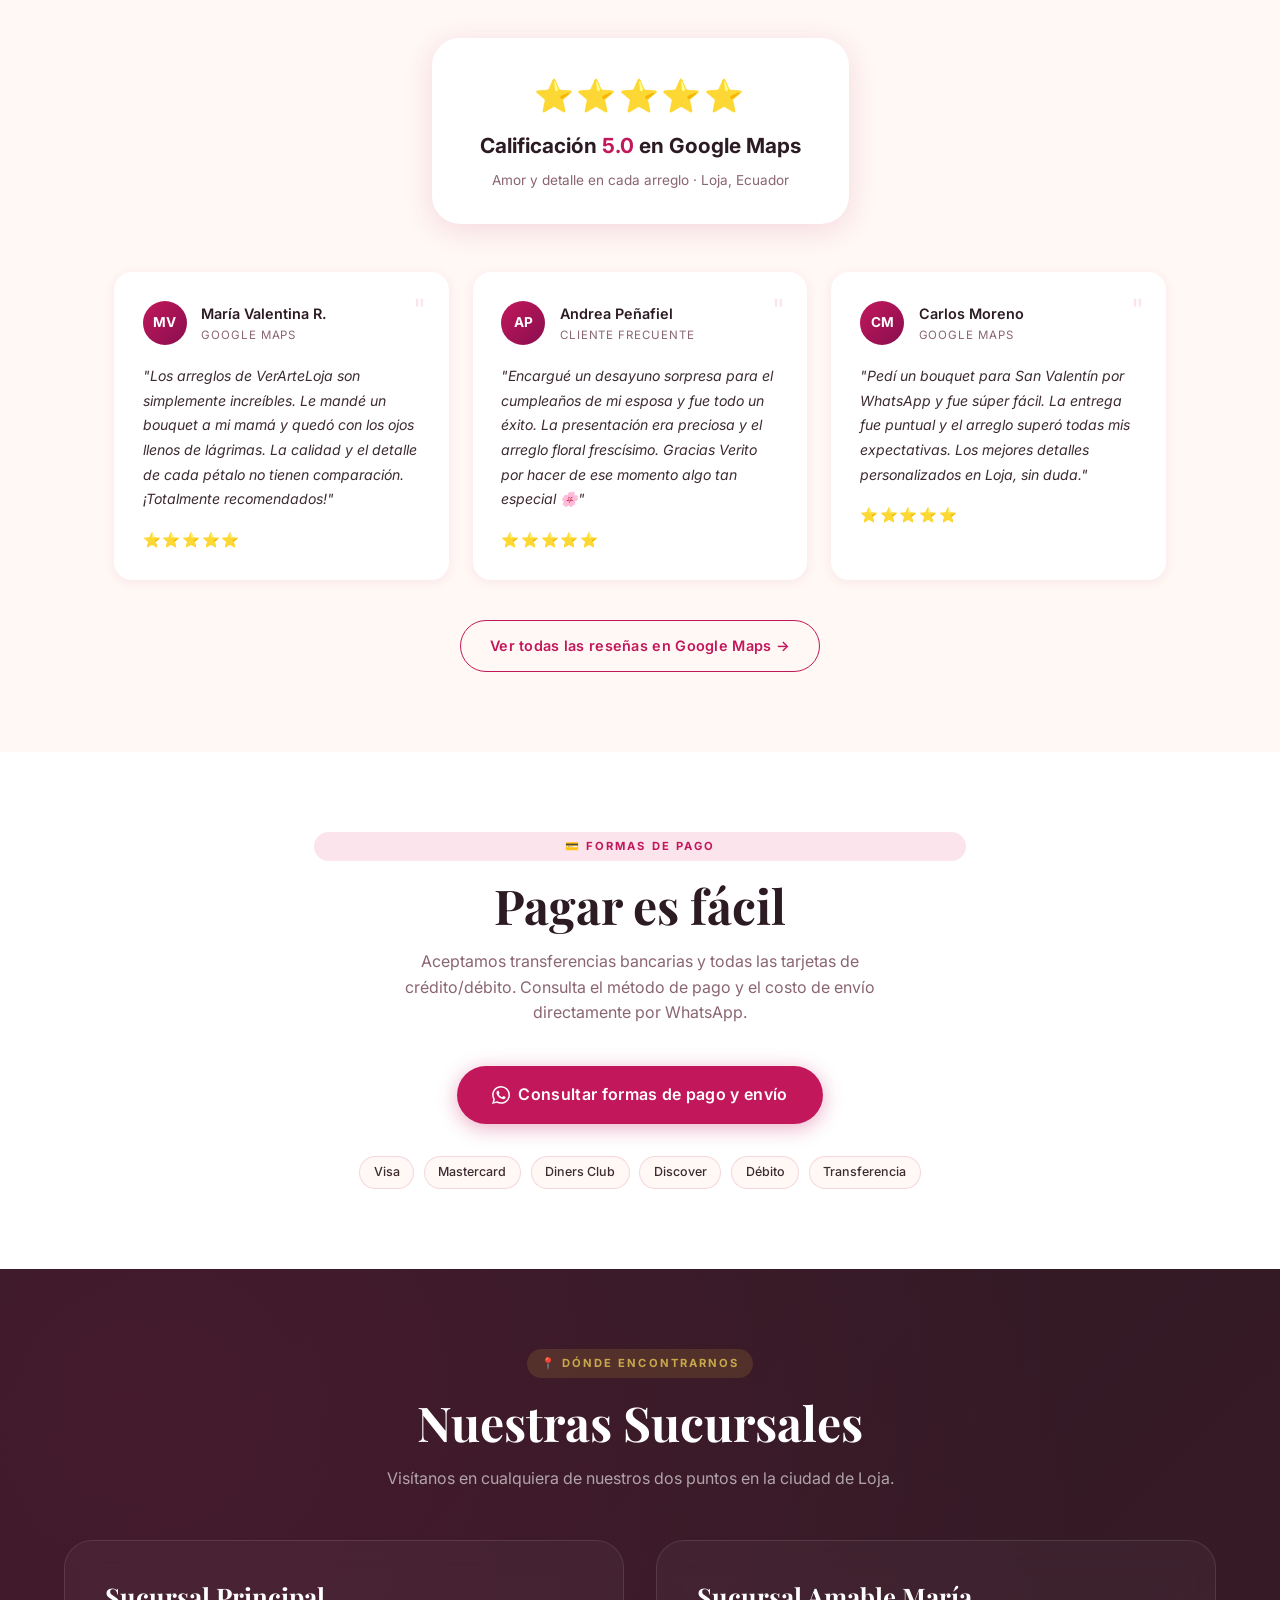
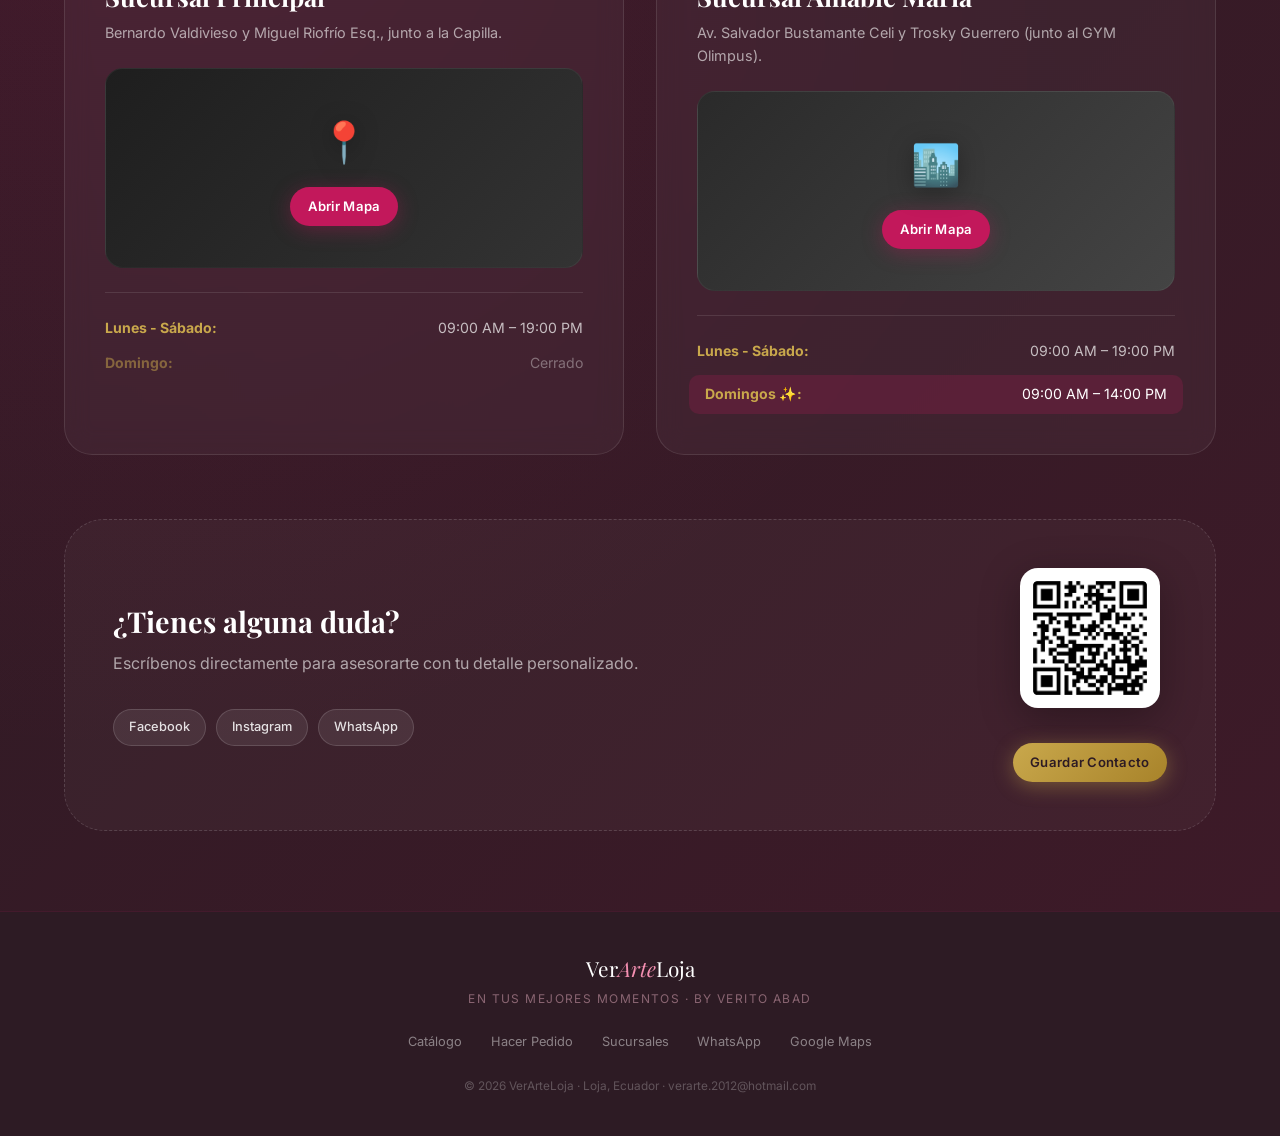
==== commit 532b27dc: "feat: eliminar calculador de envio del formulario - Verito define el precio directamente al cliente" ====
--- a/index.html
+++ b/index.html
@@ -196,27 +196,16 @@
             <label class="form-label" for="f-referencia">7. Referencia</label>
             <input id="f-referencia" class="form-control" type="text" placeholder="Ej: junto al parque…">
           </div>
-          <div class="form-group">
-            <label class="form-label" for="f-distancia">8. Distancia km (entre 0 y 20) <sup>*</sup></label>
-            <div style="display:flex;gap:.5rem;align-items:center;">
-              <input id="f-distancia" class="form-control" type="number" step="0.1" min="0" max="20"
-                placeholder="Ej: 1.5" required>
-              <div id="shipping-result"
-                style="white-space:nowrap;font-weight:700;color:var(--gold);font-size:.85rem;min-width:90px;">
-                Envío: $0.00
-              </div>
-            </div>
-          </div>
         </div>
 
         <div class="form-section-label">🎯 Datos de quien recibe</div>
         <div class="form-grid">
           <div class="form-group">
-            <label class="form-label" for="f-destinatario">9. Nombre y apellido <sup>*</sup></label>
+            <label class="form-label" for="f-destinatario">8. Nombre y apellido <sup>*</sup></label>
             <input id="f-destinatario" class="form-control" type="text" placeholder="Nombre de quien recibe" required>
           </div>
           <div class="form-group">
-            <label class="form-label" for="f-celular">10. Celular <sup>*</sup></label>
+            <label class="form-label" for="f-celular">9. Celular <sup>*</sup></label>
             <input id="f-celular" class="form-control" type="tel" placeholder="0999 000 000" required>
           </div>
         </div>
@@ -224,11 +213,11 @@
         <div class="form-section-label">🕐 Entrega</div>
         <div class="form-grid">
           <div class="form-group">
-            <label class="form-label" for="f-hora">11. Hora <sup>*</sup></label>
+            <label class="form-label" for="f-hora">10. Hora <sup>*</sup></label>
             <input id="f-hora" class="form-control" type="time" min="07:00" required>
           </div>
           <div class="form-group">
-            <label class="form-label" for="f-fecha">12. Fecha <sup>*</sup></label>
+            <label class="form-label" for="f-fecha">11. Fecha <sup>*</sup></label>
             <input id="f-fecha" class="form-control" type="date" required>
           </div>
         </div>
--- a/style.css
+++ b/style.css
@@ -1467,8 +1467,17 @@
   }
 
   .modal-left {
-    min-height: 240px;
-    max-height: 300px;
+    min-height: 280px;
+    max-height: 350px;
+    background: #fff;
+  }
+
+  .modal-left img {
+    object-fit: contain;
+  }
+
+  .modal-right {
+    padding: 1.5rem 1.2rem;
   }
 
   .category-grid,
@@ -1542,6 +1551,25 @@
     gap: .8rem;
   }
 
+  .catalog-filters {
+    display: grid;
+    grid-template-columns: repeat(2, 1fr);
+    gap: .6rem;
+    margin-bottom: 2rem;
+  }
+
+  .filter-btn {
+    padding: .6rem .8rem;
+    font-size: .82rem;
+    width: 100%;
+    display: flex;
+    align-items: center;
+    justify-content: center;
+    white-space: normal;
+    text-align: center;
+    height: 100%;
+  }
+
   .products-grid {
     grid-template-columns: repeat(auto-fill, minmax(130px, 1fr));
     gap: .8rem;
@@ -1549,6 +1577,18 @@
 
   .hero-text {
     padding: 3rem 1.5rem 1.5rem;
+  }
+
+  .card-overlay {
+    padding: .8rem 1rem;
+  }
+
+  .card-price {
+    font-size: 1.1rem;
+  }
+
+  .card-name {
+    font-size: .95rem;
   }
 
   .hero-actions {
@@ -1715,12 +1755,24 @@
     order: -1;
   }
 }
+
 @keyframes resultPulse {
-  0% { transform: scale(1); color: var(--gold); }
-  50% { transform: scale(1.1); color: var(--rose-light); }
-  100% { transform: scale(1); color: var(--gold); }
+  0% {
+    transform: scale(1);
+    color: var(--gold);
+  }
+
+  50% {
+    transform: scale(1.1);
+    color: var(--rose-light);
+  }
+
+  100% {
+    transform: scale(1);
+    color: var(--gold);
+  }
 }
 
 .pulse {
   animation: resultPulse 0.5s ease-out;
-}
+}
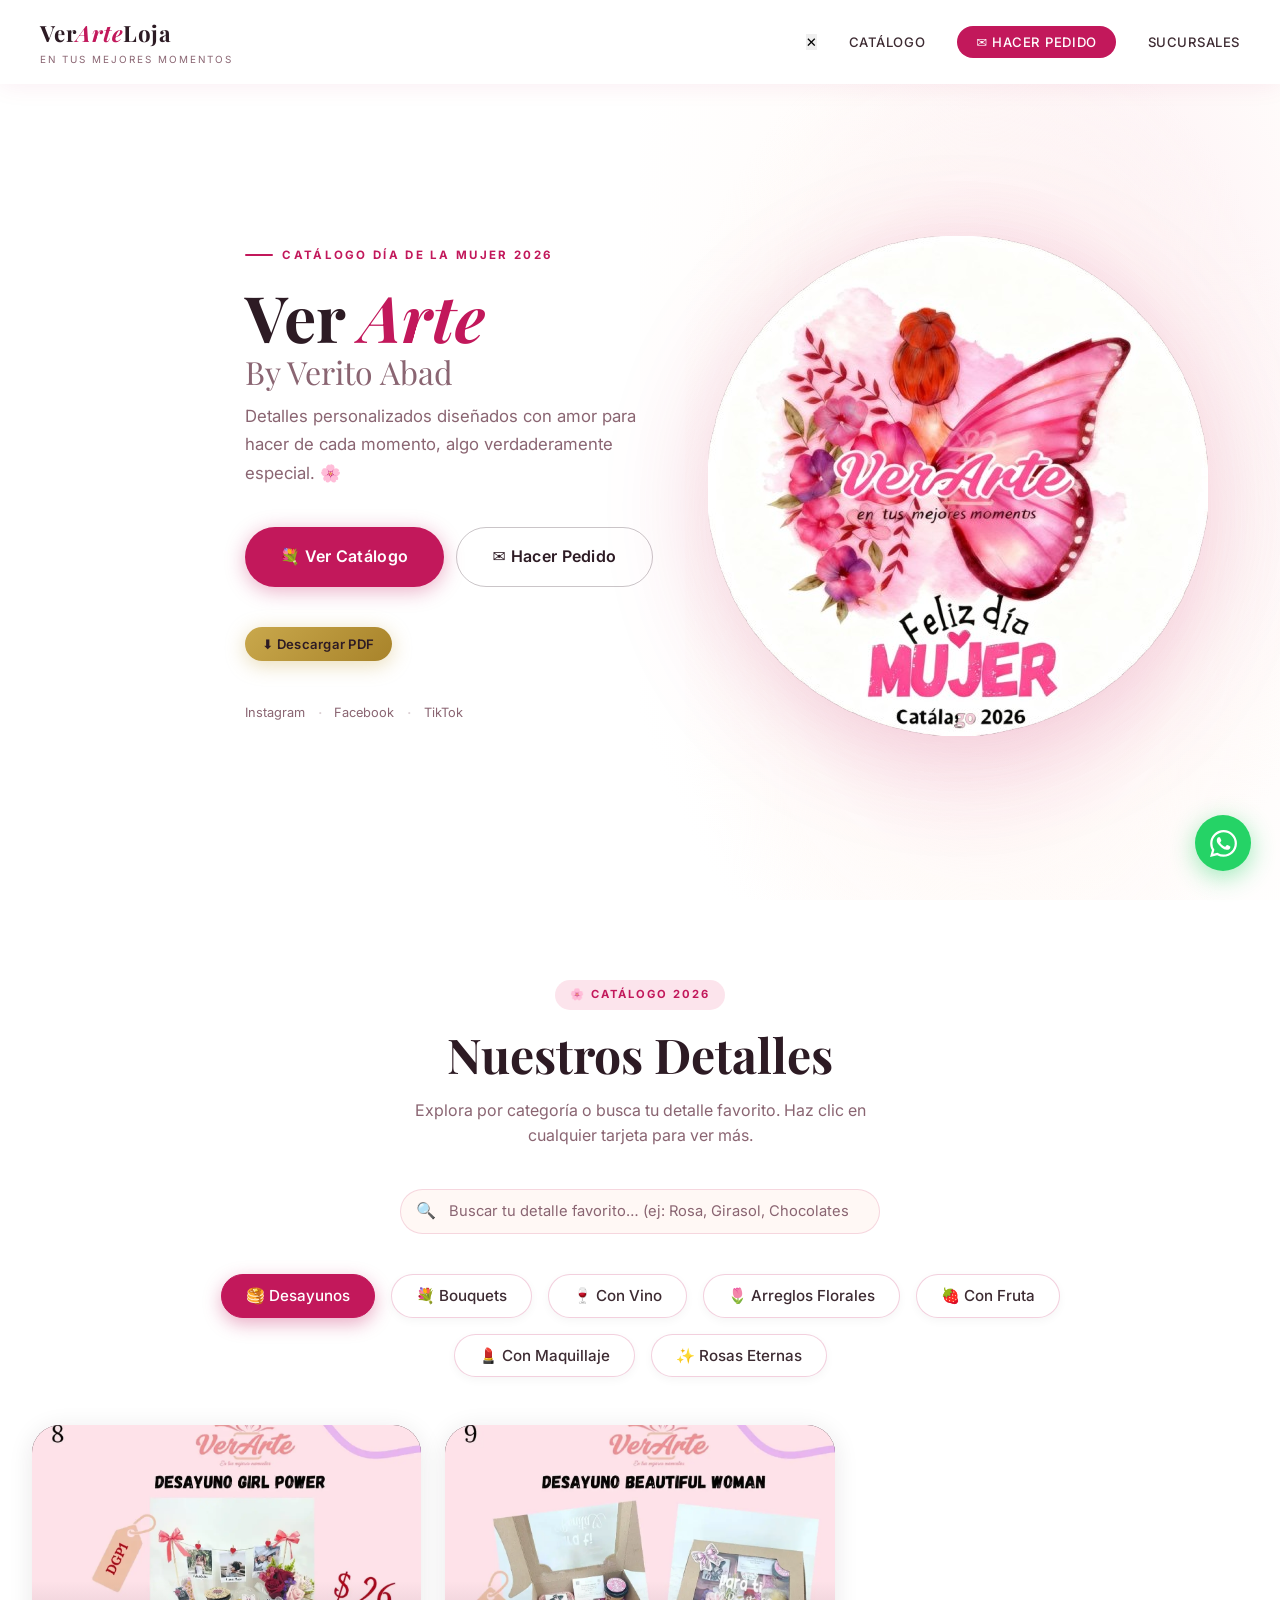
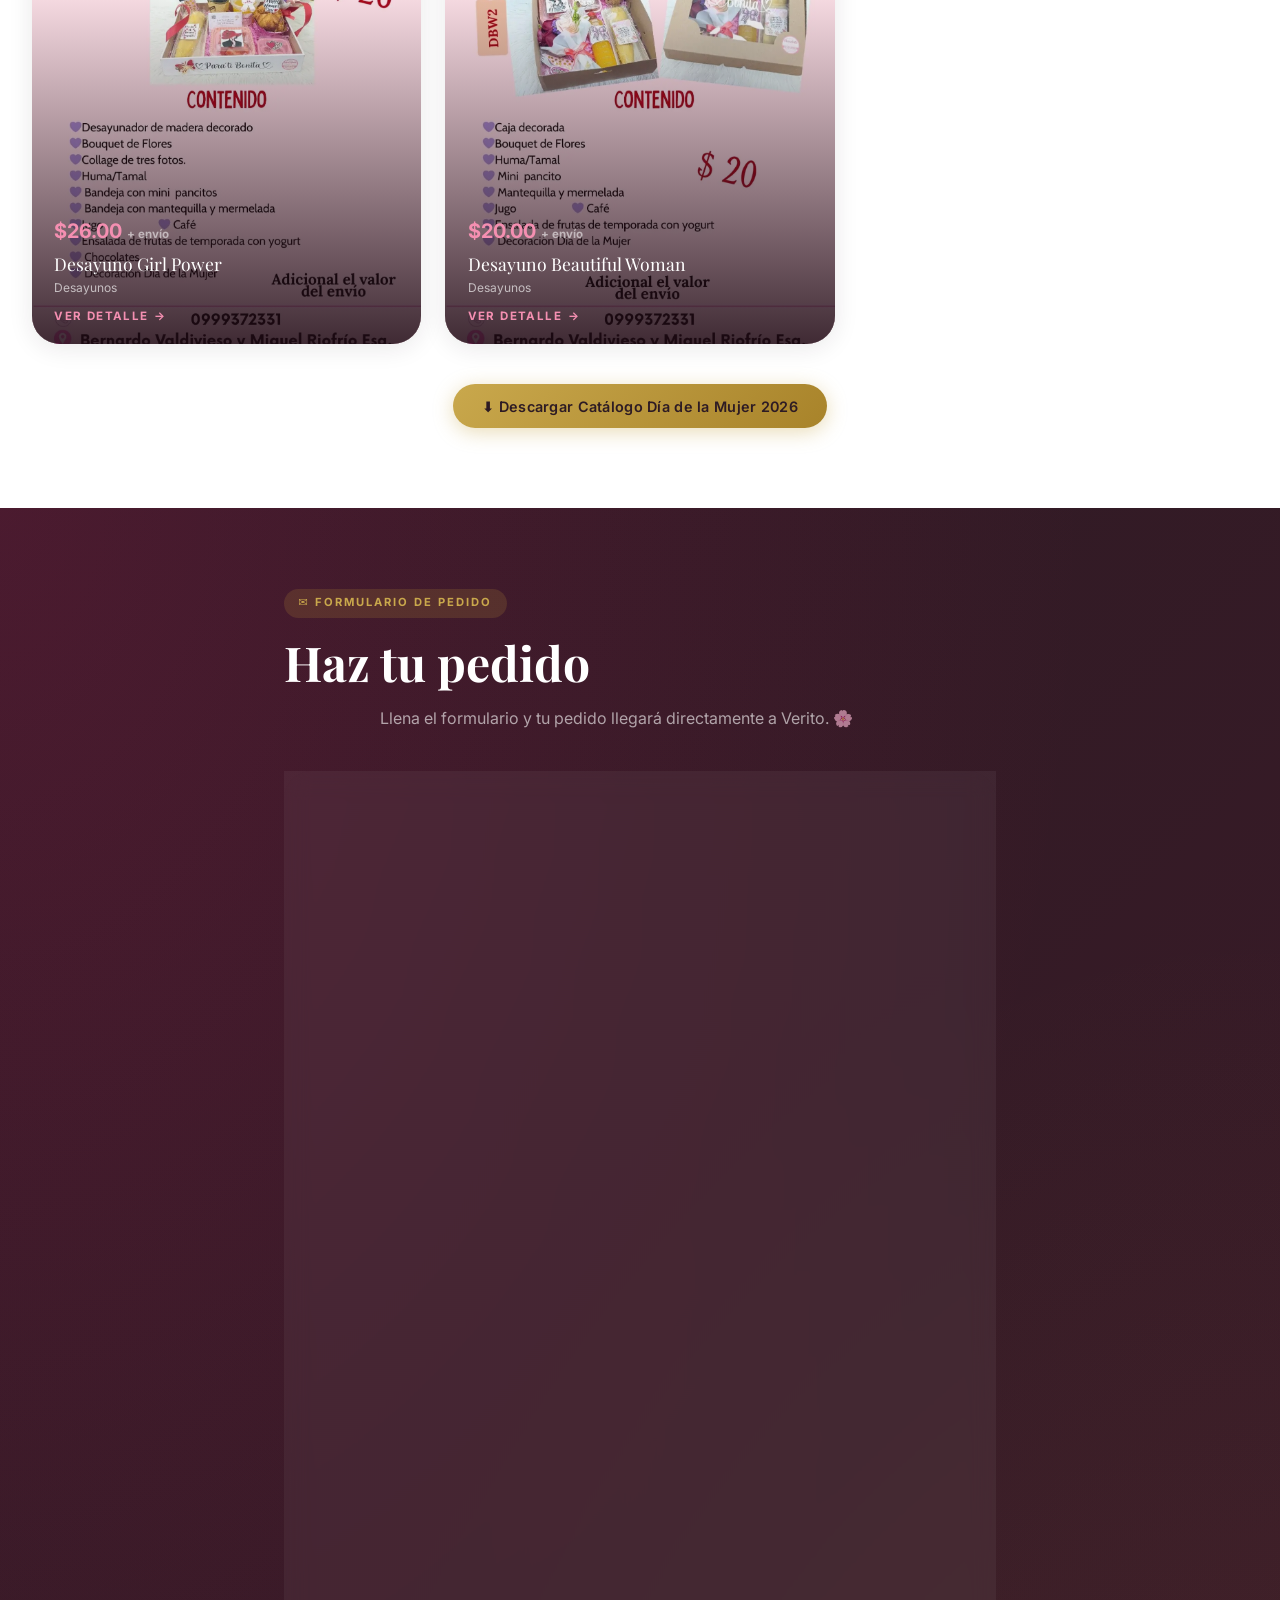
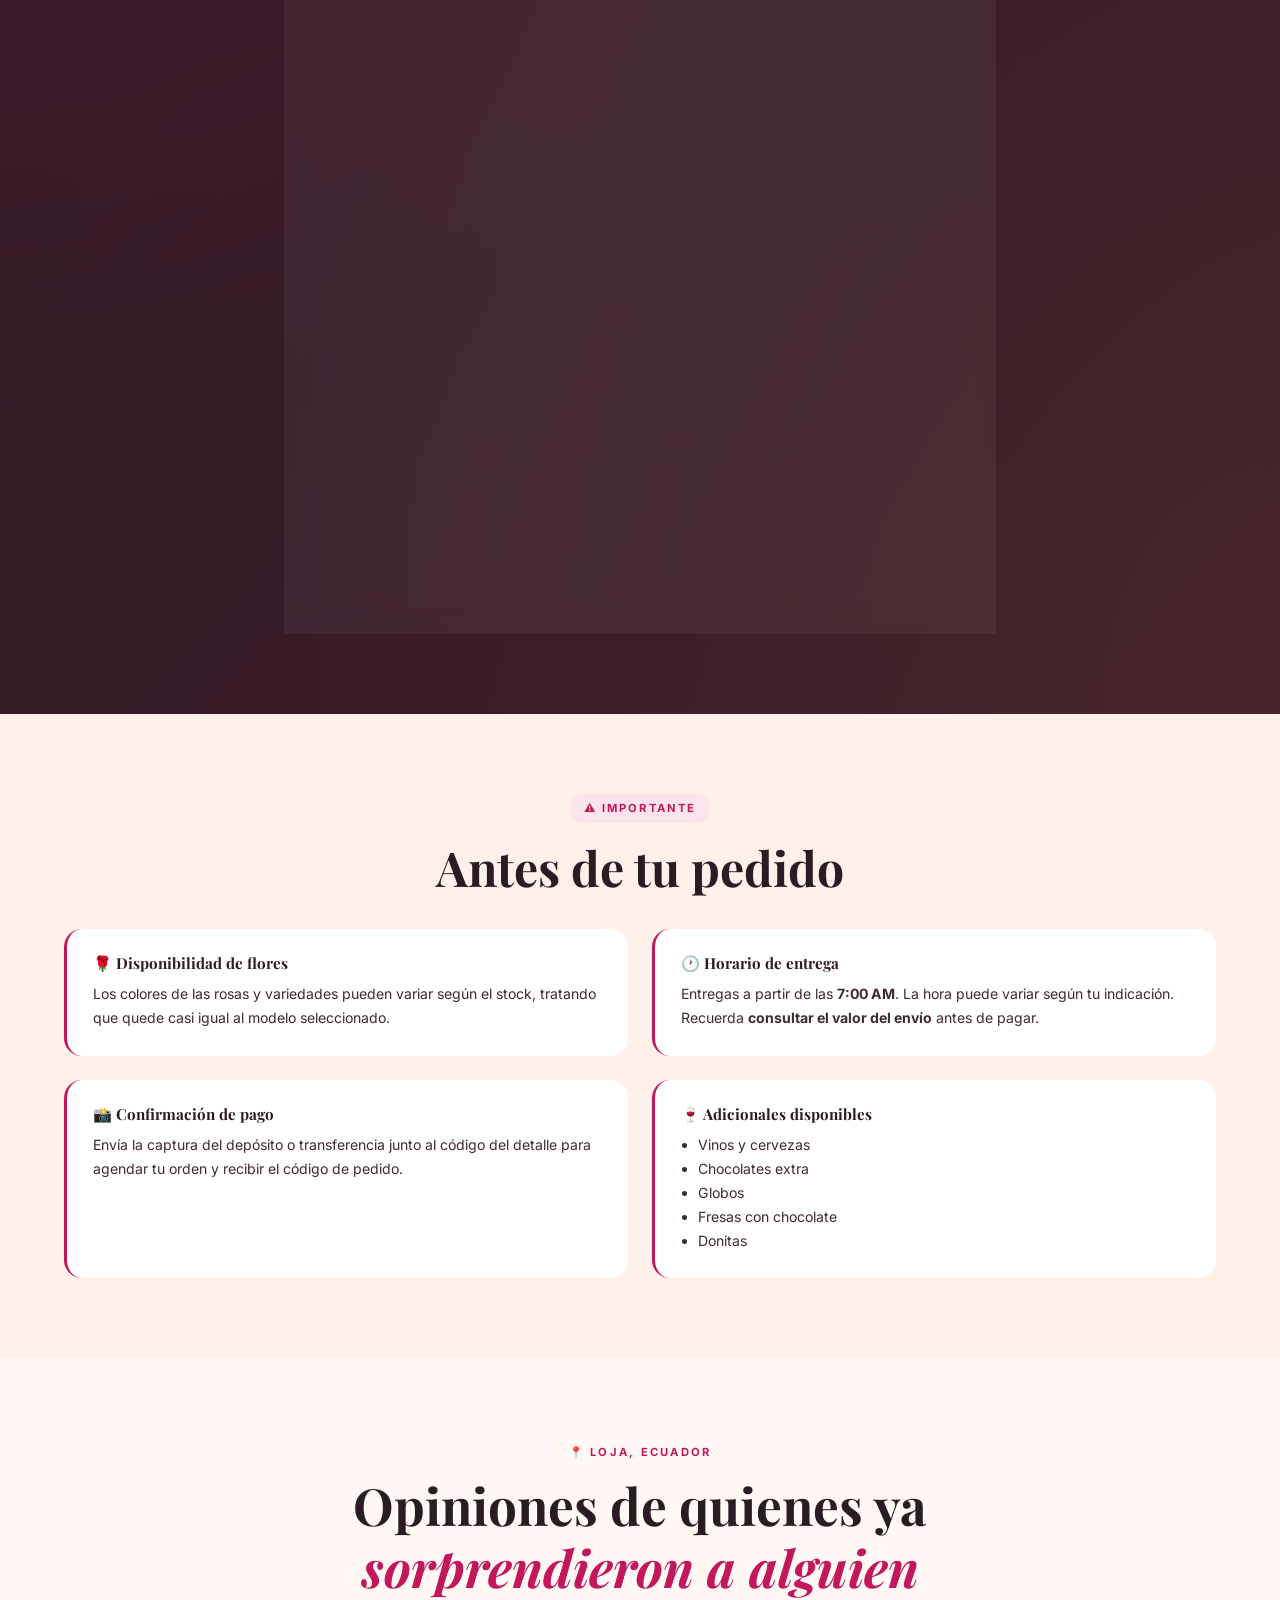
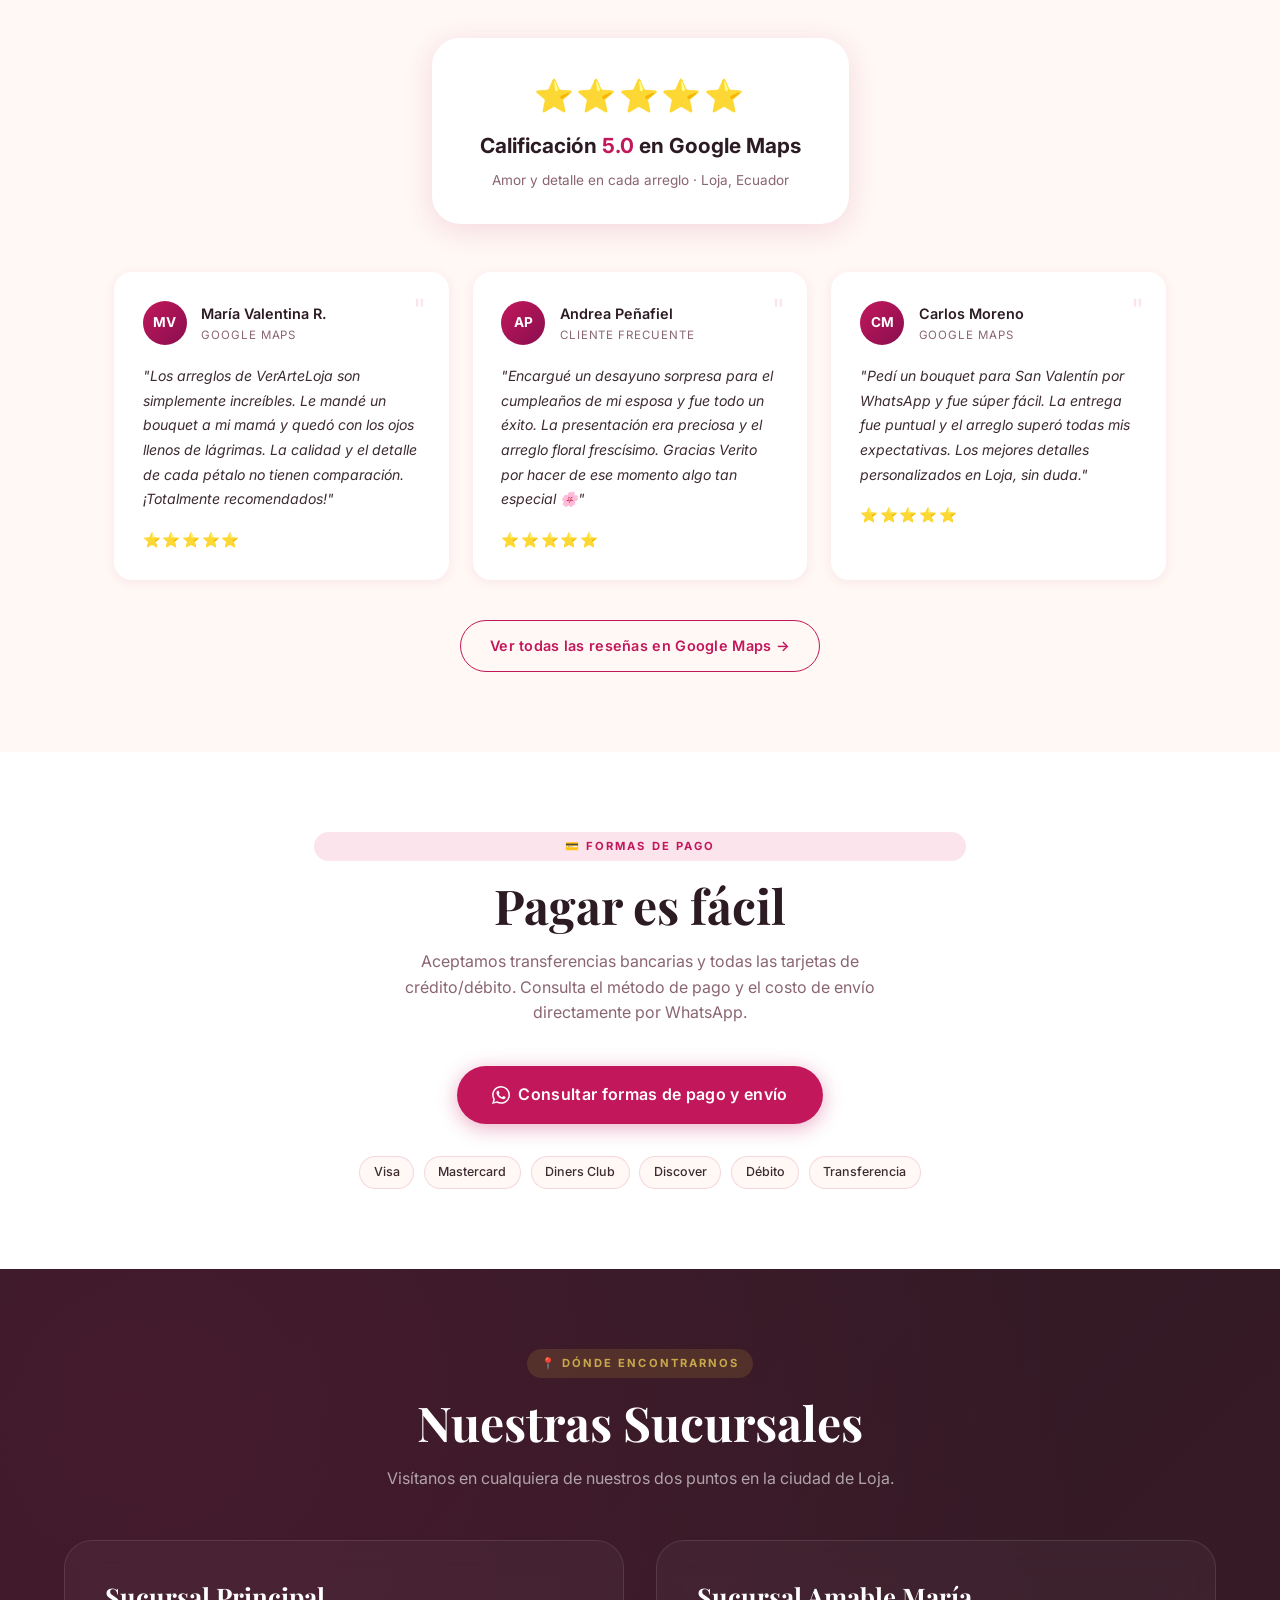
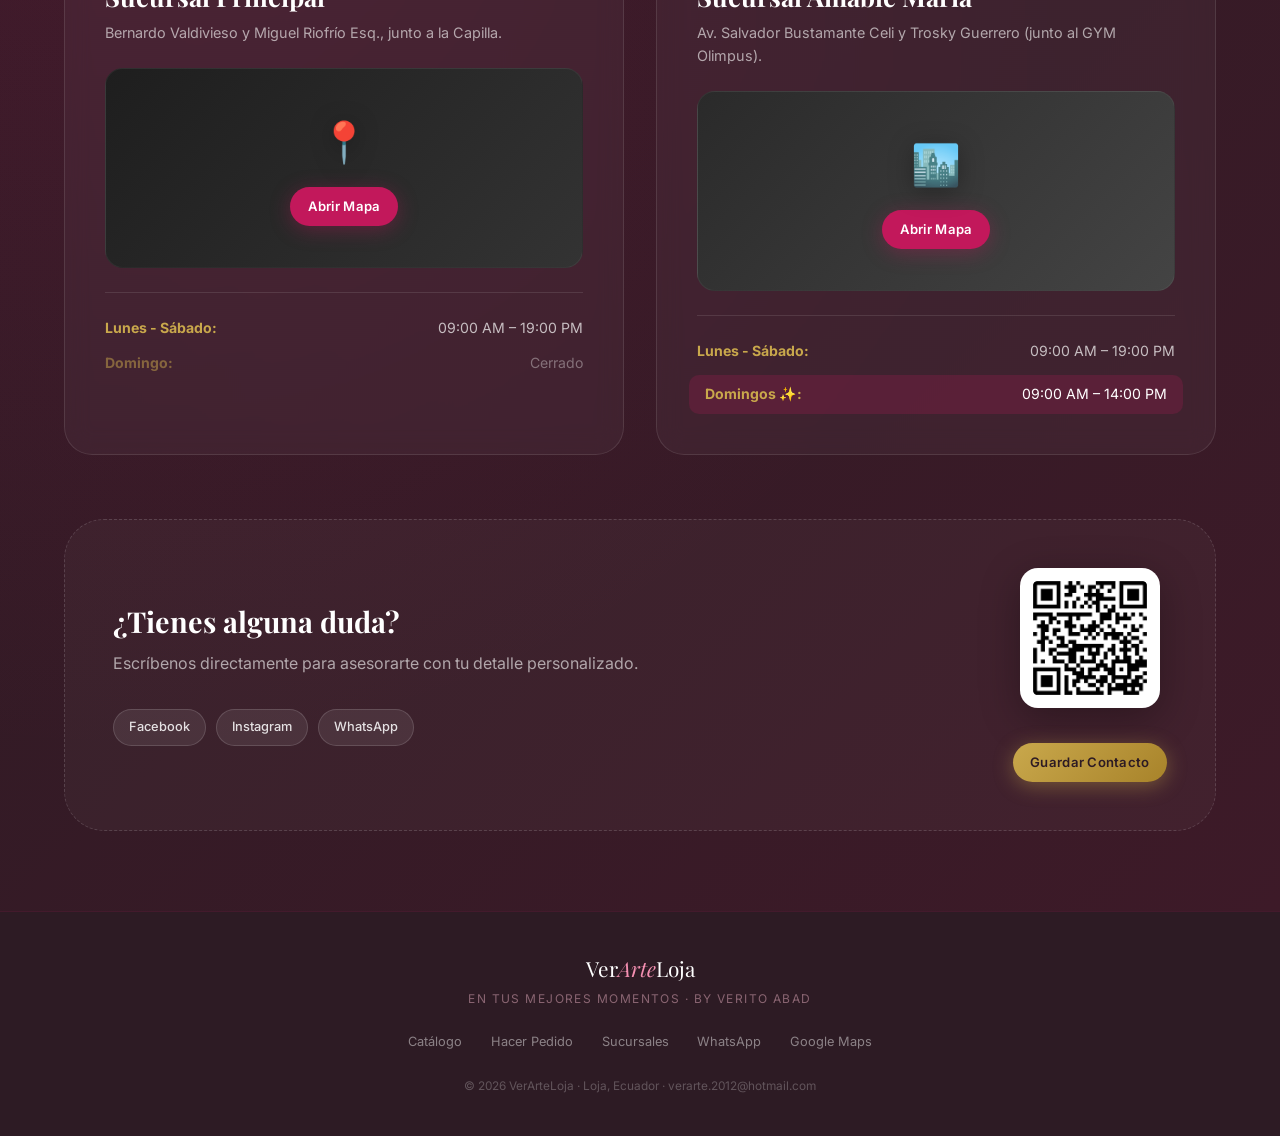
==== commit 21144247: "fix: update metadata URLs to correct domain" ====
--- a/index.html
+++ b/index.html
@@ -11,19 +11,19 @@
 
   <!-- Open Graph / Facebook / WhatsApp -->
   <meta property="og:type" content="website">
-  <meta property="og:url" content="https://verarteloja.vercel.app/">
+  <meta property="og:url" content="https://verarte.vercel.app/">
   <meta property="og:title" content="VerArteLoja — Detalles Personalizados">
   <meta property="og:description"
     content="Tu tienda de desayunos sorpresa, bouquets, y arreglos florales en Loja, Ecuador. En tus mejores momentos.">
-  <meta property="og:image" content="https://verarteloja.vercel.app/public/images/hero2.png">
+  <meta property="og:image" content="https://verarte.vercel.app/public/images/hero2.png">
 
   <!-- Twitter -->
   <meta property="twitter:card" content="summary_large_image">
-  <meta property="twitter:url" content="https://verarteloja.vercel.app/">
+  <meta property="twitter:url" content="https://verarte.vercel.app/">
   <meta property="twitter:title" content="VerArteLoja — Detalles Personalizados">
   <meta property="twitter:description"
     content="Tu tienda de desayunos sorpresa, bouquets, y arreglos florales en Loja, Ecuador. En tus mejores momentos.">
-  <meta property="twitter:image" content="https://verarteloja.vercel.app/public/images/hero2.png">
+  <meta property="twitter:image" content="https://verarte.vercel.app/public/images/hero2.png">
 
   <!-- Favicon -->
   <link rel="icon" type="image/png" href="public/images/hero2.png">
